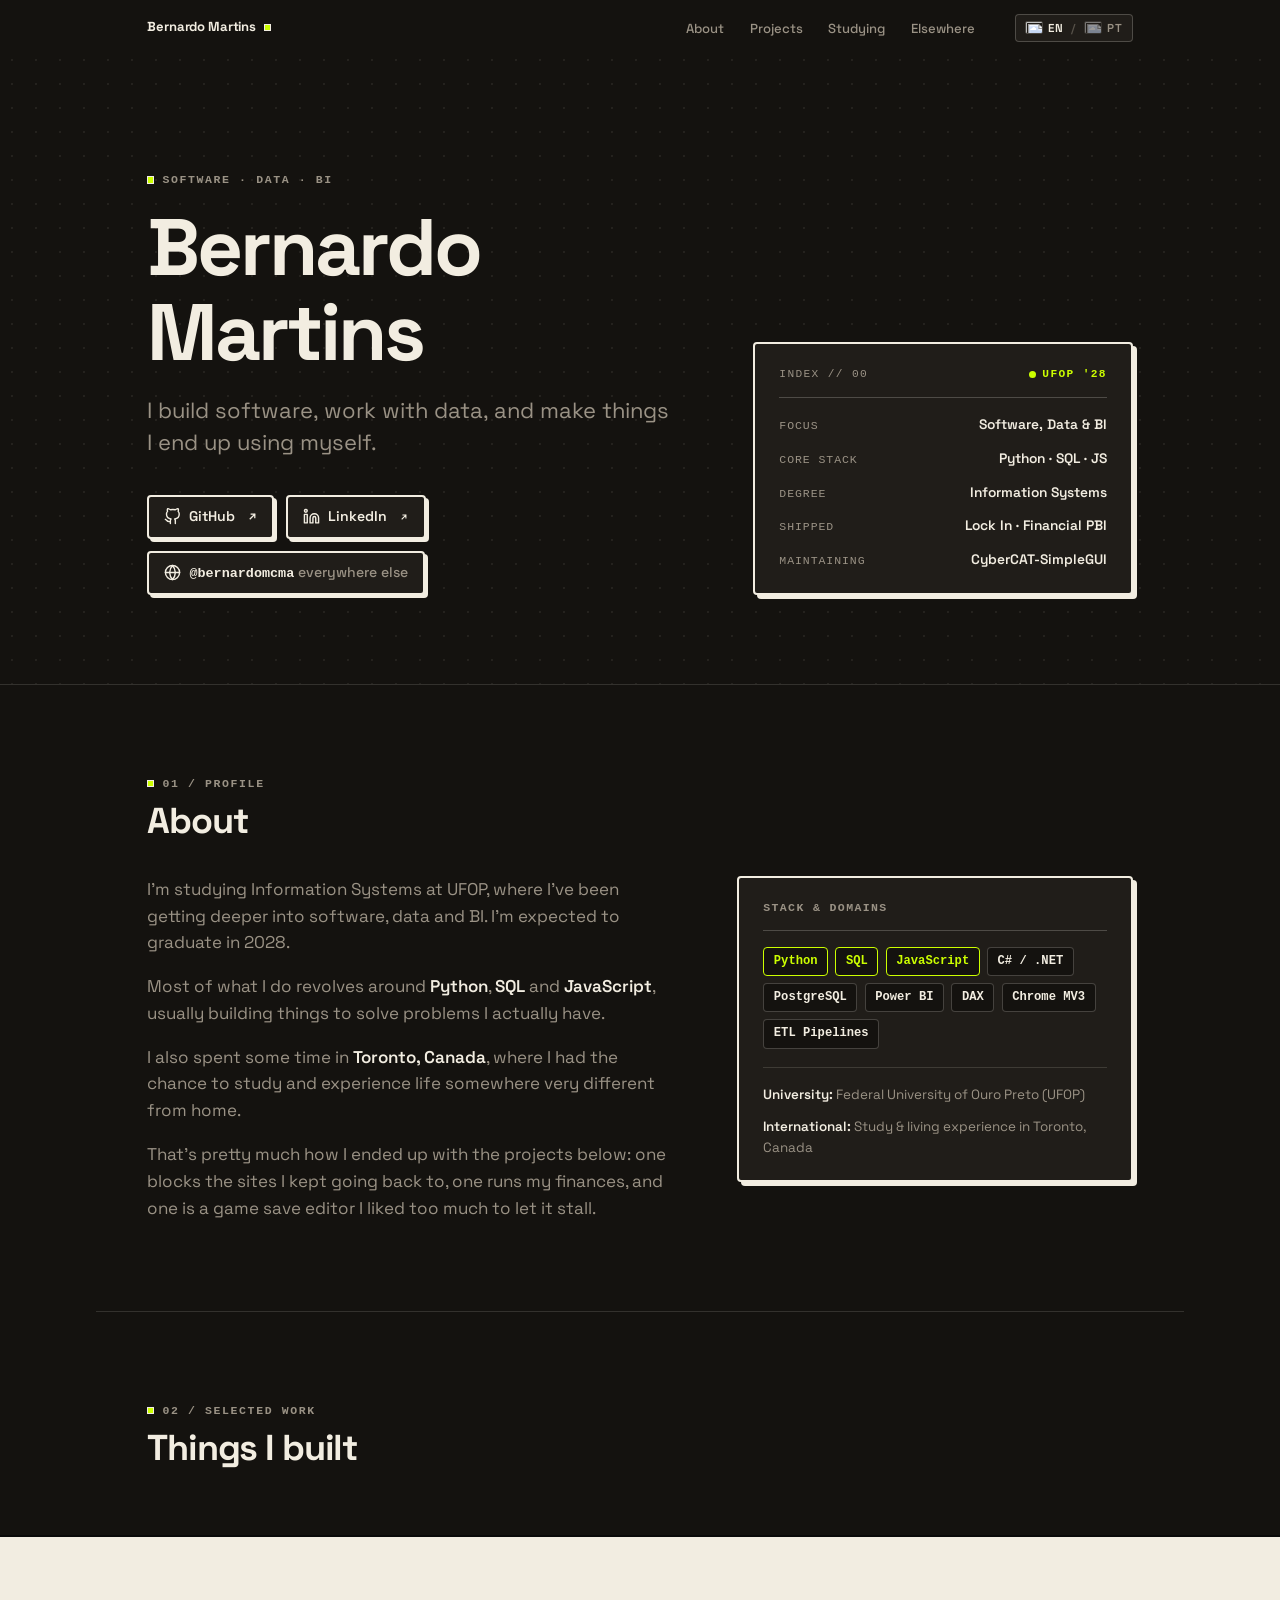
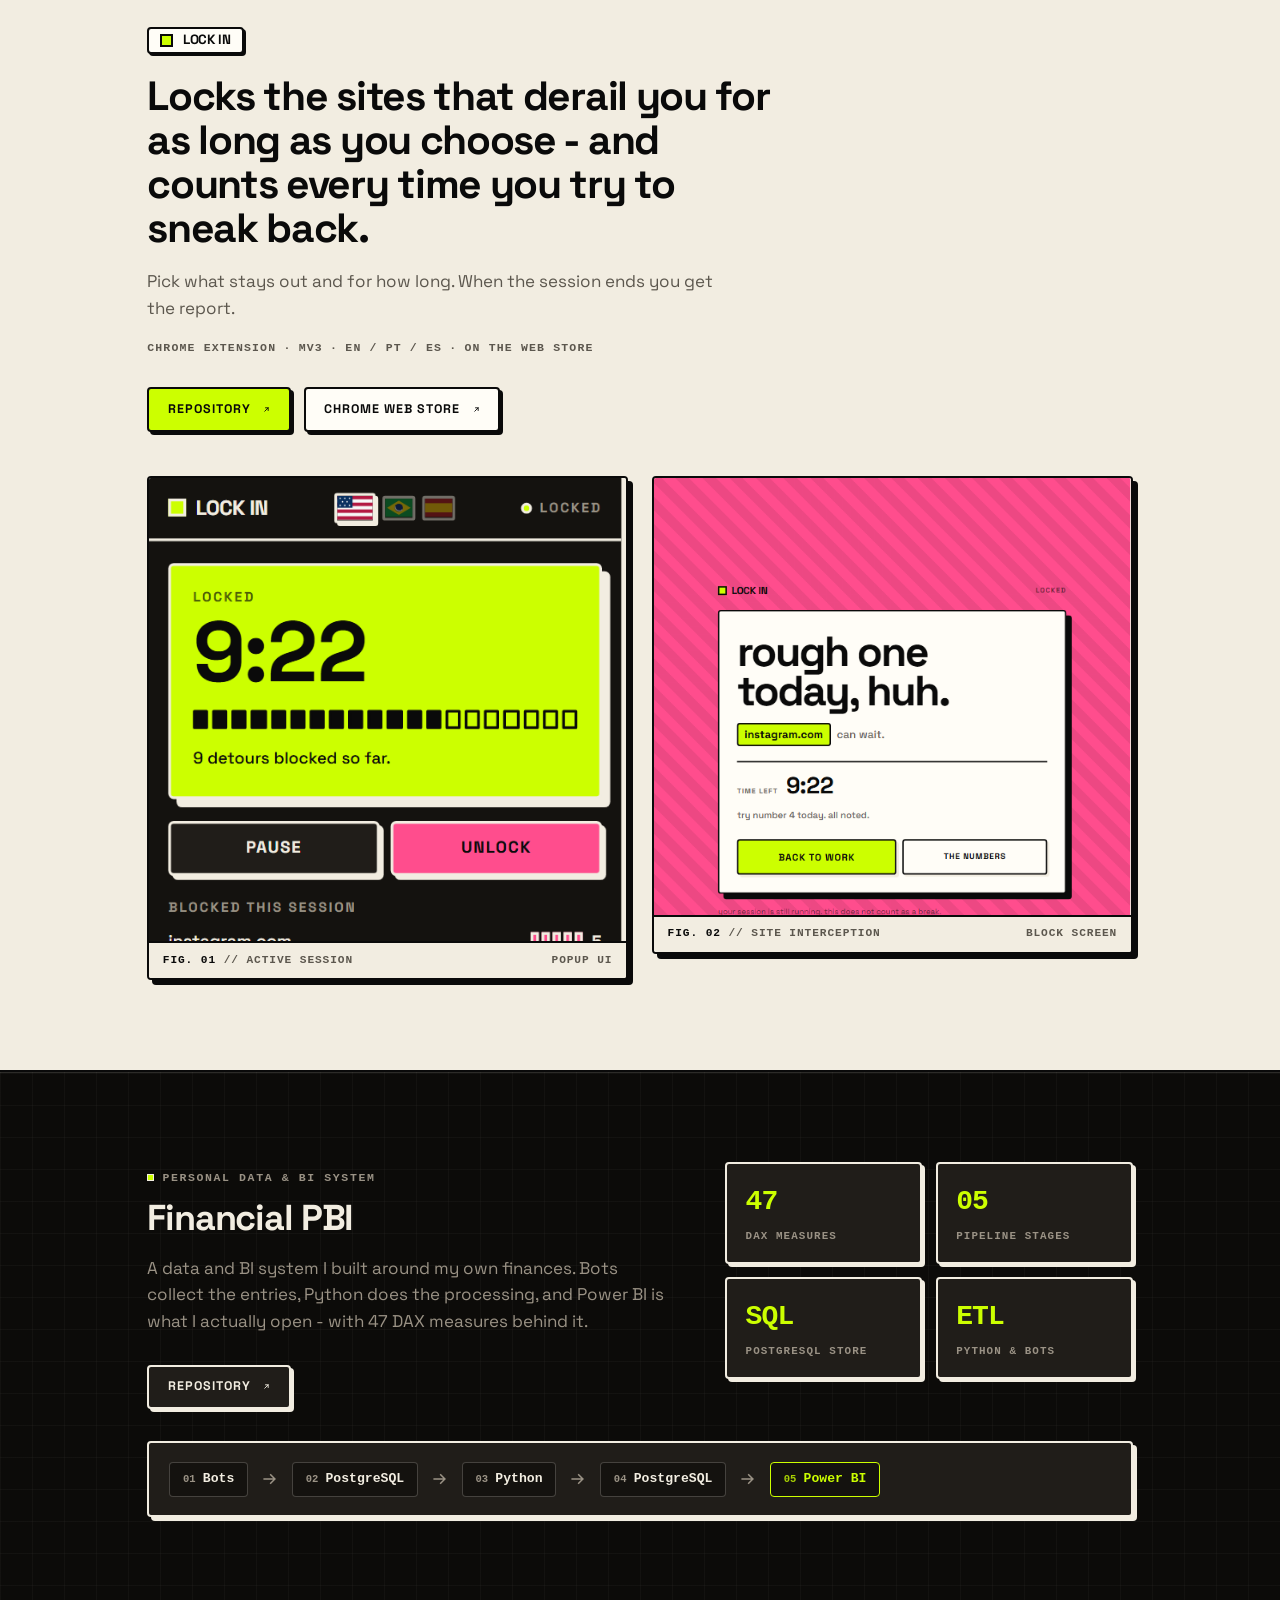
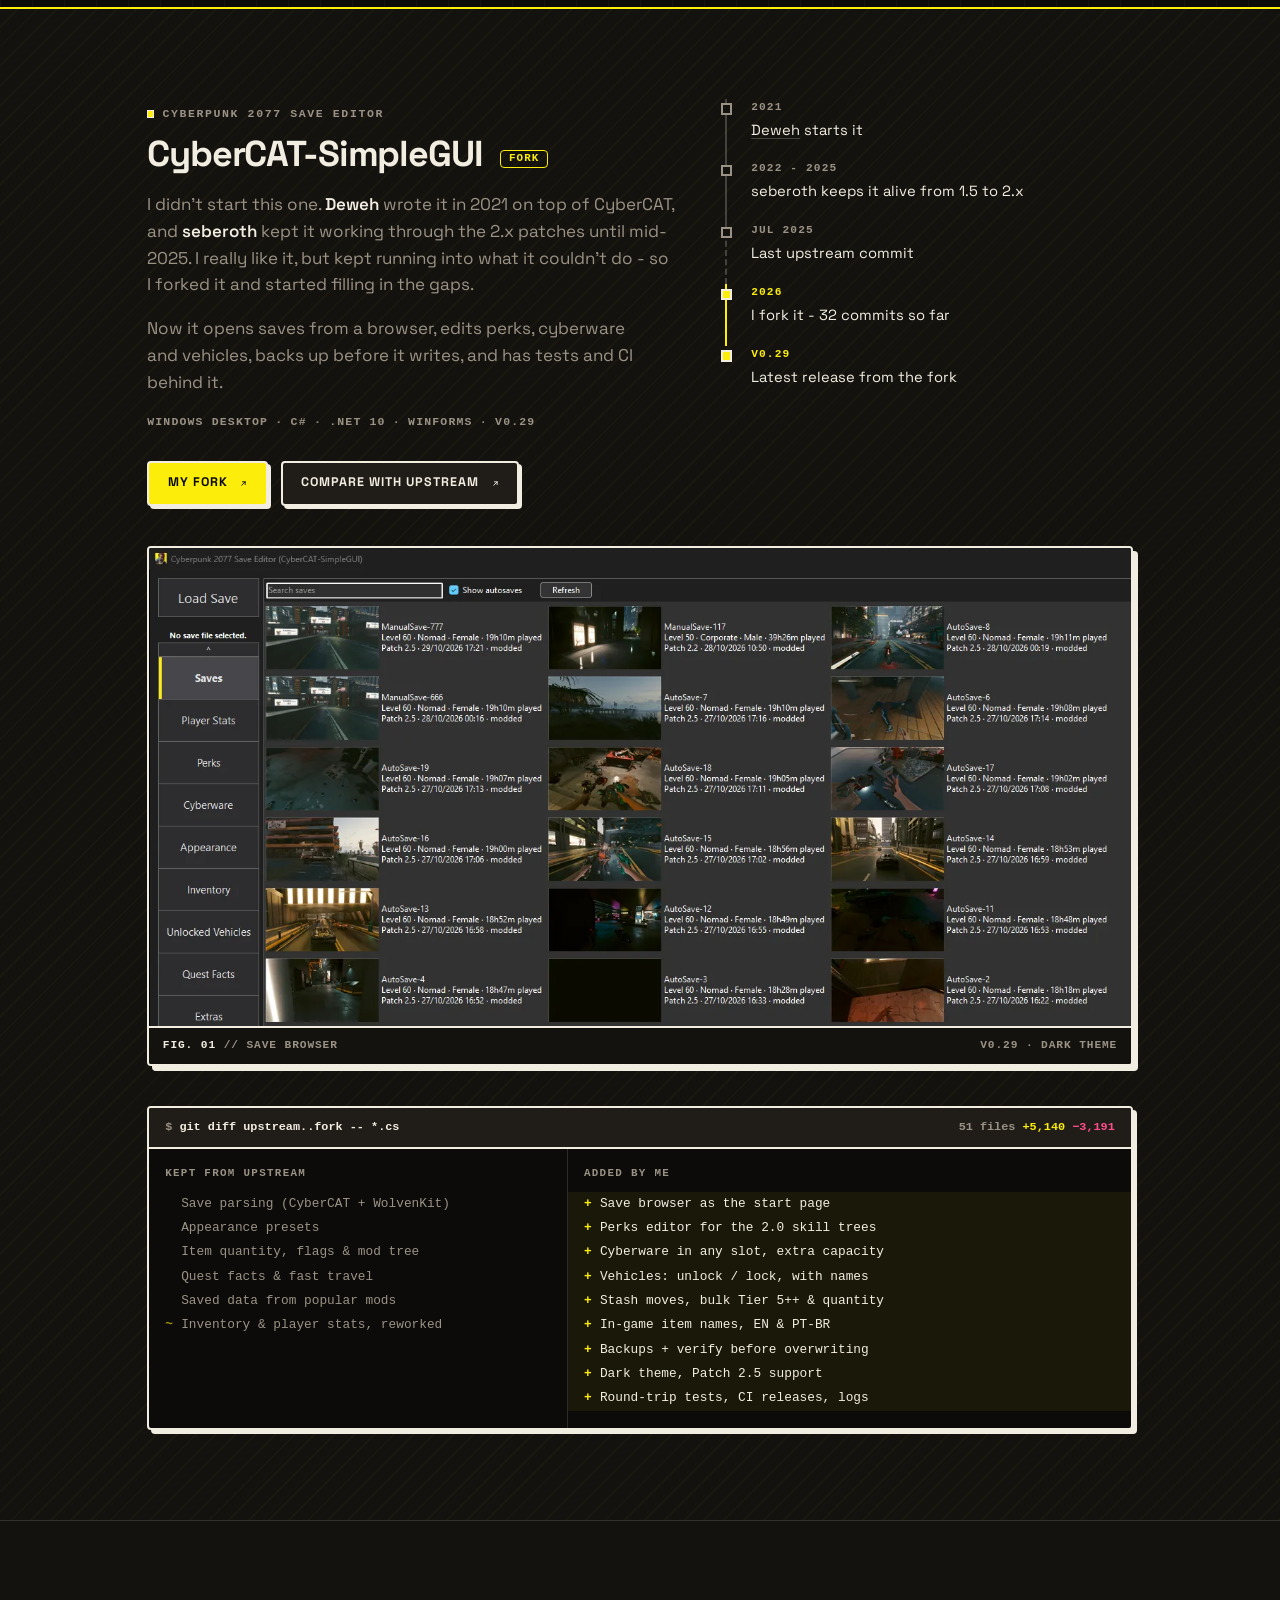
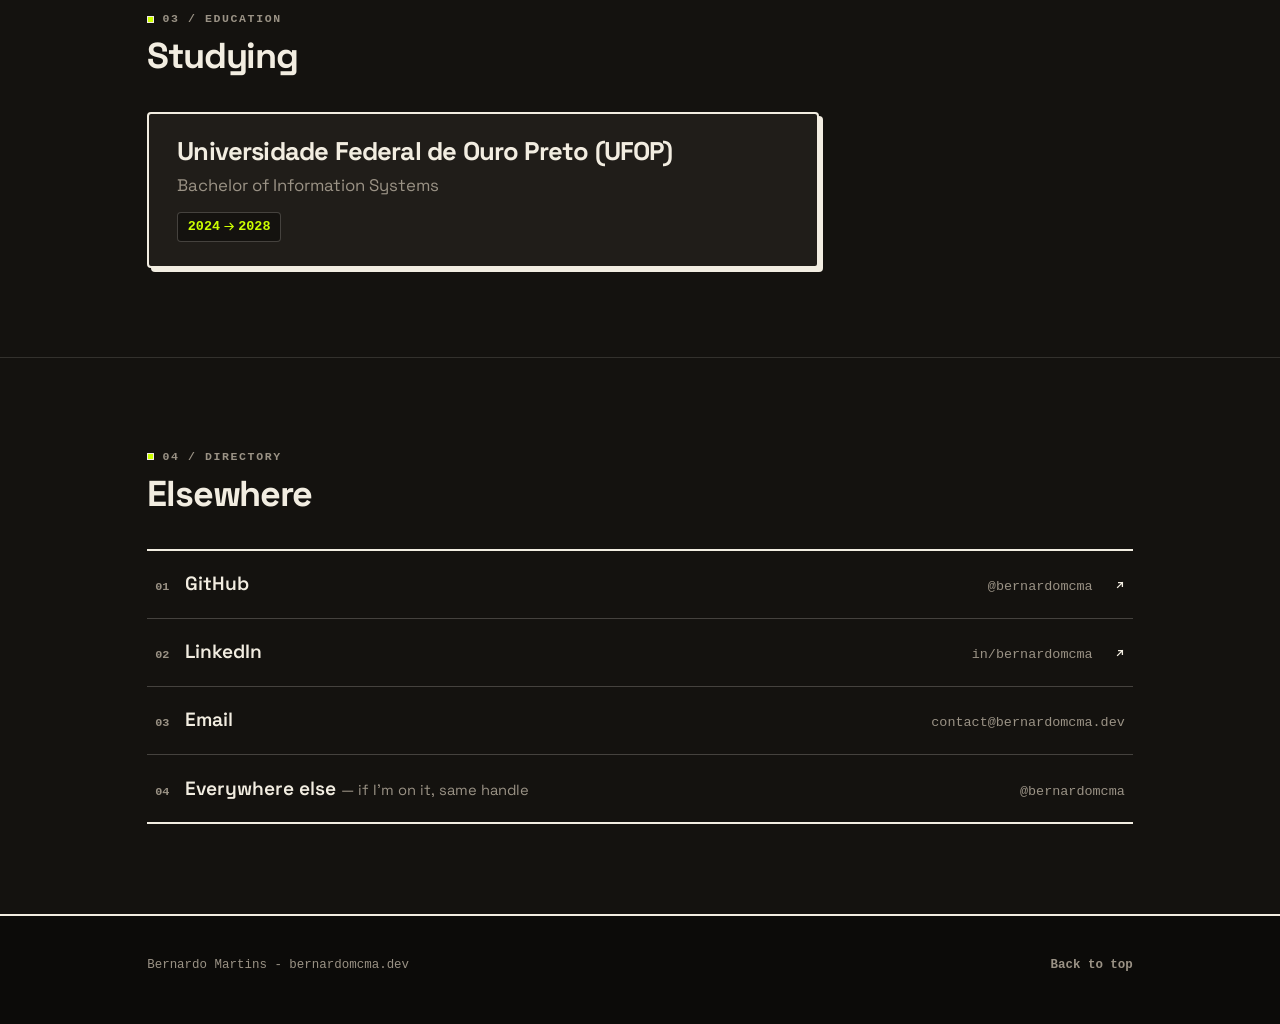
==== index.html @ 4d75cf93 "automate fork project update" ====
<!DOCTYPE html>
<html lang="en">
<head>
<meta charset="utf-8">
<meta name="viewport" content="width=device-width, initial-scale=1">

<title>Bernardo Martins - software, data, BI</title>
<meta name="description" content="Bernardo Martins builds software and works with data and BI. Studying Information Systems at UFOP. Projects: Lock In, a published Chrome extension for focus sessions; Financial PBI, a personal data and BI system built around his own finances; and his fork of CyberCAT-SimpleGUI, a Cyberpunk 2077 save editor.">
<meta name="author" content="Bernardo Martins">
<meta name="theme-color" content="#14120f">

<link rel="canonical" href="https://bernardomcma.dev/">
<link rel="alternate" hreflang="en" href="https://bernardomcma.dev/">
<link rel="alternate" hreflang="pt-BR" href="https://bernardomcma.dev/pt/">
<link rel="alternate" hreflang="x-default" href="https://bernardomcma.dev/">

<meta property="og:type" content="website">
<meta property="og:site_name" content="Bernardo Martins">
<meta property="og:url" content="https://bernardomcma.dev/">
<meta property="og:title" content="Bernardo Martins - software, data, BI">
<meta property="og:description" content="I build software, work with data, and make things I end up using myself. Information Systems at UFOP.">
<meta property="og:image" content="https://bernardomcma.dev/assets/img/og.png">
<meta property="og:image:width" content="1200">
<meta property="og:image:height" content="630">
<meta property="og:image:alt" content="Bernardo Martins - software, data, BI">
<meta property="og:locale" content="en_US">
<meta property="og:locale:alternate" content="pt_BR">

<meta name="twitter:card" content="summary_large_image">
<meta name="twitter:title" content="Bernardo Martins - software, data, BI">
<meta name="twitter:description" content="I build software, work with data, and make things I end up using myself. Information Systems at UFOP.">
<meta name="twitter:image" content="https://bernardomcma.dev/assets/img/og.png">
<meta name="twitter:image:alt" content="Bernardo Martins - software, data, BI">

<link rel="icon" href="/favicon.ico" sizes="32x32">
<link rel="icon" href="/favicon.svg" type="image/svg+xml">
<link rel="apple-touch-icon" href="/apple-touch-icon.png">
<link rel="manifest" href="/site.webmanifest">

<link rel="preload" href="/assets/fonts/space-grotesk-latin.woff2" as="font" type="font/woff2" crossorigin>
<link rel="stylesheet" href="/assets/css/main.css?v=3">

<script>document.documentElement.classList.add('js');</script>

<script type="application/ld+json">
{
  "@context": "https://schema.org",
  "@type": "Person",
  "name": "Bernardo Martins",
  "alternateName": "bernardomcma",
  "url": "https://bernardomcma.dev",
  "sameAs": [
    "https://www.linkedin.com/in/bernardomcma/",
    "https://github.com/bernardomcma"
  ],
  "affiliation": {
    "@type": "CollegeOrUniversity",
    "name": "Universidade Federal de Ouro Preto"
  },
  "knowsAbout": [
    "Software development",
    "Data",
    "Business Intelligence",
    "Python",
    "SQL",
    "JavaScript",
    "C#"
  ]
}
</script>
</head>

<body>
<a class="skip-link" href="#main">Skip to content</a>

<header class="masthead" id="masthead">
  <div class="shell masthead__inner">
    <a class="brand" href="/">Bernardo Martins</a>

    <nav class="sections" aria-label="Sections">
      <ul class="sections__list" role="list">
        <li><a href="#about">About</a></li>
        <li><a href="#projects">Projects</a></li>
        <li><a href="#education">Studying</a></li>
        <li><a href="#links">Elsewhere</a></li>
      </ul>
    </nav>

    <p class="lang">
      <span class="lang__on" aria-current="true">
        <span class="visually-hidden">Current language: </span>
        <img class="lang__flag" src="https://flagcdn.com/w20/us.png" srcset="https://flagcdn.com/w40/us.png 2x" width="18" height="12" alt="">
        <span>EN</span>
      </span>
      <span class="lang__sep" aria-hidden="true">/</span>
      <a class="lang__off" href="/pt/" data-lang-link data-lang-base="/pt/" hreflang="pt-BR" lang="pt-BR">
        <span class="visually-hidden">Switch language to </span>
        <img class="lang__flag" src="https://flagcdn.com/w20/br.png" srcset="https://flagcdn.com/w40/br.png 2x" width="18" height="12" alt="">
        <span>PT</span>
      </a>
    </p>
  </div>
</header>

<main id="main">

  <!-- ===================== Hero ===================== -->
  <section class="hero" id="top">
    <div class="shell hero__grid">
      <div>
        <p class="label hero__kicker">Software · Data · BI</p>
        <h1>Bernardo Martins</h1>
        <p class="lead">I build software, work with data, and make things I end up using myself.</p>

        <ul class="hero__links" role="list">
          <li>
            <a class="chip" href="https://github.com/bernardomcma" target="_blank" rel="noopener noreferrer">
              <svg class="chip__icon" xmlns="http://www.w3.org/2000/svg" width="18" height="18" viewBox="0 0 24 24" fill="none" stroke="currentColor" stroke-width="2" stroke-linecap="round" stroke-linejoin="round" aria-hidden="true"><path d="M9 19c-5 1.5-5-2.5-7-3m14 6v-3.87a3.37 3.37 0 0 0-.94-2.61c3.14-.35 6.44-1.54 6.44-7A5.44 5.44 0 0 0 20 4.77 5.07 5.07 0 0 0 19.91 1S18.73.65 16 2.48a13.38 13.38 0 0 0-7 0C6.27.65 5.09 1 5.09 1A5.07 5.07 0 0 0 5 4.77a5.44 5.44 0 0 0-1.5 3.78c0 5.42 3.3 6.61 6.44 7A3.37 3.37 0 0 0 9 18.13V22"></path></svg>
              GitHub<span class="visually-hidden"> (opens in a new tab)</span><span class="arrow" aria-hidden="true"></span>
            </a>
          </li>
          <li>
            <a class="chip" href="https://www.linkedin.com/in/bernardomcma/" target="_blank" rel="noopener noreferrer">
              <svg class="chip__icon" xmlns="http://www.w3.org/2000/svg" width="18" height="18" viewBox="0 0 24 24" fill="none" stroke="currentColor" stroke-width="2" stroke-linecap="round" stroke-linejoin="round" aria-hidden="true"><path d="M16 8a6 6 0 0 1 6 6v7h-4v-7a2 2 0 0 0-2-2 2 2 0 0 0-2 2v7h-4v-7a6 6 0 0 1 6-6z"></path><rect x="2" y="9" width="4" height="12"></rect><circle cx="4" cy="4" r="2"></circle></svg>
              LinkedIn<span class="visually-hidden"> (opens in a new tab)</span><span class="arrow" aria-hidden="true"></span>
            </a>
          </li>
          <li>
            <a class="chip" href="#links">
              <svg class="chip__icon" xmlns="http://www.w3.org/2000/svg" width="18" height="18" viewBox="0 0 24 24" fill="none" stroke="currentColor" stroke-width="2" stroke-linecap="round" stroke-linejoin="round" aria-hidden="true"><circle cx="12" cy="12" r="10"></circle><line x1="2" y1="12" x2="22" y2="12"></line><path d="M12 2a15.3 15.3 0 0 1 4 10 15.3 15.3 0 0 1-4 10 15.3 15.3 0 0 1-4-10 15.3 15.3 0 0 1 4-10z"></path></svg>
              <span><span class="chip__handle">@bernardomcma</span> <span class="chip__sub">everywhere else</span></span>
            </a>
          </li>
        </ul>
      </div>

      <aside class="hero__card box" aria-label="Quick index">
        <div class="hero__card-head">
          <span>Index // 00</span>
          <span class="status-dot">UFOP '28</span>
        </div>
        <dl class="spec-dl">
          <div class="spec-row">
            <dt>Focus</dt>
            <dd>Software, Data &amp; BI</dd>
          </div>
          <div class="spec-row">
            <dt>Core stack</dt>
            <dd>Python · SQL · JS</dd>
          </div>
          <div class="spec-row">
            <dt>Degree</dt>
            <dd>Information Systems</dd>
          </div>
          <div class="spec-row">
            <dt>Shipped</dt>
            <dd>Lock In · Financial PBI</dd>
          </div>
          <div class="spec-row">
            <dt>Maintaining</dt>
            <dd>CyberCAT-SimpleGUI</dd>
          </div>
        </dl>
      </aside>
    </div>
  </section>

  <div class="sentinel" aria-hidden="true"></div>

  <!-- ===================== About ===================== -->
  <section class="band" id="about" aria-labelledby="about-heading">
    <div class="shell">
      <div class="band__head">
        <span class="label">01 / Profile</span>
        <h2 id="about-heading">About</h2>
      </div>
      <div class="about__grid reveal">
        <div class="prose measure">
          <p>I'm studying Information Systems at UFOP, where I've been getting deeper into software, data and BI. I'm expected to graduate in 2028.</p>
          <p>Most of what I do revolves around <strong>Python</strong>, <strong>SQL</strong> and <strong>JavaScript</strong>, usually building things to solve problems I actually have.</p>
          <p>I also spent some time in <strong>Toronto, Canada</strong>, where I had the chance to study and experience life somewhere very different from home.</p>
          <p>That's pretty much how I ended up with the projects below: one blocks the sites I kept going back to, one runs my finances, and one is a game save editor I liked too much to let it stall.</p>
        </div>

        <aside class="about__specs box" aria-label="Technical stack and background">
          <p class="about__specs-title">Stack &amp; Domains</p>
          <div class="tag-cluster">
            <span class="tag tag--accent">Python</span>
            <span class="tag tag--accent">SQL</span>
            <span class="tag tag--accent">JavaScript</span>
            <span class="tag">C# / .NET</span>
            <span class="tag">PostgreSQL</span>
            <span class="tag">Power BI</span>
            <span class="tag">DAX</span>
            <span class="tag">Chrome MV3</span>
            <span class="tag">ETL Pipelines</span>
          </div>
          <div class="about__meta-list">
            <p><strong>University:</strong> Federal University of Ouro Preto (UFOP)</p>
            <p><strong>International:</strong> Study &amp; living experience in Toronto, Canada</p>
          </div>
        </aside>
      </div>
    </div>
  </section>


  <!-- ===================== Projects ===================== -->
  <section id="projects" aria-labelledby="projects-heading">
    <div class="shell projects">
      <div class="band__head">
        <span class="label">02 / Selected Work</span>
        <h2 id="projects-heading">Things I built</h2>
      </div>
    </div>

    <!-- Lock In - this band runs on the project's own light theme, so it reads
         as a window into the actual thing rather than a row on this site. -->
    <div class="band band--lockin">
      <div class="shell">
        <div class="reveal">
          <h3 class="lockin__head">
            <span class="lockin__mark" aria-hidden="true"></span>
            <span class="lockin__word">Lock In</span>
          </h3>

          <!-- Lock In's own store description, verbatim from _locales/en. -->
          <p class="lockin__title">Locks the sites that derail you for as long as you choose - and counts every time you try to sneak back.</p>

          <div class="prose measure project__body">
            <p>Pick what stays out and for how long. When the session ends you get the report.</p>
          </div>

          <p class="project__meta">Chrome extension <span aria-hidden="true">·</span> MV3 <span aria-hidden="true">·</span> EN / PT / ES <span aria-hidden="true">·</span> on the Web Store</p>

          <p class="project__actions">
            <a class="btn btn--primary" href="https://github.com/bernardomcma/lockin-chrome-extension" target="_blank" rel="noopener noreferrer">
              Repository<span class="visually-hidden"> on GitHub (opens in a new tab)</span><span class="arrow" aria-hidden="true"></span>
            </a>
            <a class="btn" href="https://chromewebstore.google.com/detail/nmhiefdklgehchcbmphhloepfolmdkkd" target="_blank" rel="noopener noreferrer">
              Chrome Web Store<span class="visually-hidden"> - install Lock In (opens in a new tab)</span><span class="arrow" aria-hidden="true"></span>
            </a>
          </p>
        </div>

        <div class="shots">
          <figure class="shot">
            <img src="/assets/img/lockin/running.png" width="556" height="540" loading="lazy" decoding="async"
                 alt="The Lock In popup counting down a focus session, with nine attempts blocked so far.">
            <figcaption class="shot__cap">
              <span><strong>Fig. 01</strong> // Active Session</span>
              <span>Popup UI</span>
            </figcaption>
          </figure>
          <figure class="shot">
            <img src="/assets/img/lockin/blocked.png" width="596" height="546" loading="lazy" decoding="async"
                 alt="Lock In blocking instagram.com mid-session, showing the time left and that this is the fourth try today.">
            <figcaption class="shot__cap">
              <span><strong>Fig. 02</strong> // Site Interception</span>
              <span>Block Screen</span>
            </figcaption>
          </figure>
        </div>
      </div>
    </div>

    <!-- Financial PBI - stays in the site's dark system, one step sunken. -->
    <div class="band band--data">
      <div class="shell">
        <div class="reveal">
          <div class="data__grid">
            <div>
              <p class="label" style="margin-bottom: 0.75rem;">Personal Data &amp; BI System</p>
              <h3>Financial PBI</h3>

              <div class="prose measure project__body">
                <p>A data and BI system I built around my own finances. Bots collect the entries, Python does the processing, and Power BI is what I actually open - with 47 DAX measures behind it.</p>
              </div>

              <p class="project__actions">
                <a class="btn" href="https://github.com/bernardomcma/financial-pbi" target="_blank" rel="noopener noreferrer">
                  Repository<span class="visually-hidden"> on GitHub (opens in a new tab)</span><span class="arrow" aria-hidden="true"></span>
                </a>
              </p>
            </div>

            <div class="metrics-grid" aria-label="System telemetry">
              <div class="metric-card">
                <span class="metric-card__val">47</span>
                <span class="metric-card__lbl">DAX Measures</span>
              </div>
              <div class="metric-card">
                <span class="metric-card__val">05</span>
                <span class="metric-card__lbl">Pipeline Stages</span>
              </div>
              <div class="metric-card">
                <span class="metric-card__val">SQL</span>
                <span class="metric-card__lbl">PostgreSQL Store</span>
              </div>
              <div class="metric-card">
                <span class="metric-card__val">ETL</span>
                <span class="metric-card__lbl">Python &amp; Bots</span>
              </div>
            </div>
          </div>

          <p class="flow" role="img" aria-label="Architecture: bots into PostgreSQL, processed with Python, back into PostgreSQL, then read by Power BI.">
            <span class="flow__node"><span class="flow__idx">01</span>Bots</span><span class="arrow-r" aria-hidden="true"></span><span class="flow__node"><span class="flow__idx">02</span>PostgreSQL</span><span class="arrow-r" aria-hidden="true"></span><span class="flow__node"><span class="flow__idx">03</span>Python</span><span class="arrow-r" aria-hidden="true"></span><span class="flow__node"><span class="flow__idx">04</span>PostgreSQL</span><span class="arrow-r" aria-hidden="true"></span><span class="flow__node"><span class="flow__idx">05</span>Power BI</span>
          </p>
        </div>
      </div>
    </div>

    <!-- CyberCAT-SimpleGUI - a fork, so the band leads with lineage and shows
         the work as a diff against upstream instead of claiming the whole thing. -->
    <div class="band band--cyber">
      <div class="shell">
        <div class="reveal">
          <div class="cyber__grid">
            <div>
              <p class="label" style="margin-bottom: 0.75rem;">Cyberpunk 2077 Save Editor</p>
              <h3>CyberCAT-SimpleGUI <span class="cyber__fork">Fork</span></h3>

              <div class="prose measure project__body">
                <p>I didn't start this one. <strong>Deweh</strong> wrote it in 2021 on top of CyberCAT, and <strong>seberoth</strong> kept it working through the 2.x patches until mid-2025. I really like it, but kept running into what it couldn't do - so I forked it and started filling in the gaps.</p>
                <p>Now it opens saves from a browser, edits perks, cyberware and vehicles, backs up before it writes, and has tests and CI behind it.</p>
              </div>

              <p class="project__meta">Windows desktop <span aria-hidden="true">·</span> C# <span aria-hidden="true">·</span> .NET 10 <span aria-hidden="true">·</span> WinForms <span aria-hidden="true">·</span> <span data-cyber-ver>v0.29</span></p>

              <p class="project__actions">
                <a class="btn btn--primary" href="https://github.com/bernardomcma/CyberCAT-SimpleGUI" target="_blank" rel="noopener noreferrer">
                  My fork<span class="visually-hidden"> on GitHub (opens in a new tab)</span><span class="arrow" aria-hidden="true"></span>
                </a>
                <a class="btn" href="https://github.com/Deweh/CyberCAT-SimpleGUI/compare/master...bernardomcma:CyberCAT-SimpleGUI:master" target="_blank" rel="noopener noreferrer">
                  Compare with upstream<span class="visually-hidden"> on GitHub (opens in a new tab)</span><span class="arrow" aria-hidden="true"></span>
                </a>
              </p>
            </div>

            <ol class="lineage" aria-label="Project history">
              <li class="lineage__item">
                <span class="lineage__when">2021</span>
                <span class="lineage__what"><a href="https://github.com/Deweh/CyberCAT-SimpleGUI" target="_blank" rel="noopener noreferrer">Deweh<span class="visually-hidden"> (opens in a new tab)</span></a> starts it</span>
              </li>
              <li class="lineage__item">
                <span class="lineage__when">2022 - 2025</span>
                <span class="lineage__what">seberoth keeps it alive from 1.5 to 2.x</span>
              </li>
              <li class="lineage__item lineage__item--gap">
                <span class="lineage__when">Jul 2025</span>
                <span class="lineage__what">Last upstream commit</span>
              </li>
              <li class="lineage__item lineage__item--mine">
                <span class="lineage__when">2026</span>
                <span class="lineage__what">I fork it - <span data-cyber-commits>32</span> commits so far</span>
              </li>
              <li class="lineage__item lineage__item--mine">
                <span class="lineage__when" data-cyber-ver>v0.29</span>
                <span class="lineage__what">Latest release from the fork</span>
              </li>
            </ol>
          </div>

          <!-- Real v0.29 release build, dark theme, on real saves. -->
          <figure class="shot cyber__shot">
            <img src="/assets/img/cybercat/saves.webp" width="1390" height="678" loading="lazy" decoding="async"
                 alt="The editor's start page in its dark theme: a grid of Cyberpunk 2077 saves, each with its screenshot, level, life path, play time and patch.">
            <figcaption class="shot__cap">
              <span><strong>Fig. 01</strong> // Save Browser</span>
              <span>v0.29 · Dark Theme</span>
            </figcaption>
          </figure>

          <div class="ledger">
            <p class="ledger__head">
              <span class="ledger__cmd">git diff upstream..fork -- *.cs</span>
              <span class="ledger__stat"><span data-cyber-files>51</span> files <span class="add" data-cyber-add>+5,140</span> <span class="del" data-cyber-del>−3,191</span></span>
            </p>
            <div class="ledger__body">
              <div class="ledger__col">
                <p class="ledger__title">Kept from upstream</p>
                <ul role="list">
                  <li class="ledger__line" data-sign=" ">Save parsing (CyberCAT + WolvenKit)</li>
                  <li class="ledger__line" data-sign=" ">Appearance presets</li>
                  <li class="ledger__line" data-sign=" ">Item quantity, flags &amp; mod tree</li>
                  <li class="ledger__line" data-sign=" ">Quest facts &amp; fast travel</li>
                  <li class="ledger__line" data-sign=" ">Saved data from popular mods</li>
                  <li class="ledger__line ledger__line--mod" data-sign="~">Inventory &amp; player stats, reworked</li>
                </ul>
              </div>
              <div class="ledger__col">
                <p class="ledger__title">Added by me</p>
                <ul role="list">
                  <li class="ledger__line ledger__line--add" data-sign="+">Save browser as the start page</li>
                  <li class="ledger__line ledger__line--add" data-sign="+">Perks editor for the 2.0 skill trees</li>
                  <li class="ledger__line ledger__line--add" data-sign="+">Cyberware in any slot, extra capacity</li>
                  <li class="ledger__line ledger__line--add" data-sign="+">Vehicles: unlock / lock, with names</li>
                  <li class="ledger__line ledger__line--add" data-sign="+">Stash moves, bulk Tier 5++ &amp; quantity</li>
                  <li class="ledger__line ledger__line--add" data-sign="+">In-game item names, EN &amp; PT-BR</li>
                  <li class="ledger__line ledger__line--add" data-sign="+">Backups + verify before overwriting</li>
                  <li class="ledger__line ledger__line--add" data-sign="+">Dark theme, Patch 2.5 support</li>
                  <li class="ledger__line ledger__line--add" data-sign="+">Round-trip tests, CI releases, logs</li>
                </ul>
              </div>
            </div>
          </div>
        </div>
      </div>
    </div>

    <!-- TODO: next project goes here, as another .band inside this section. -->
  </section>

  <!-- ===================== Studying ===================== -->
  <section class="band" id="education" aria-labelledby="education-heading">
    <div class="shell">
      <div class="band__head">
        <span class="label">03 / Education</span>
        <h2 id="education-heading">Studying</h2>
      </div>
      <div class="edu reveal">
        <h3 class="edu__where">Universidade Federal de Ouro Preto (UFOP)</h3>
        <p class="edu__course">Bachelor of Information Systems</p>
        <p class="edu__when">2024<span class="arrow-r" aria-hidden="true"></span>2028</p>
      </div>
      <!-- TODO: experience entries go here, same shape as .edu above. -->
    </div>
  </section>

  <!-- ===================== Elsewhere ===================== -->
  <section class="band" id="links" aria-labelledby="links-heading">
    <div class="shell">
      <div class="band__head">
        <span class="label">04 / Directory</span>
        <h2 id="links-heading">Elsewhere</h2>
      </div>
      <ul class="rows reveal" role="list">
        <li>
          <a href="https://github.com/bernardomcma" target="_blank" rel="noopener noreferrer">
            <span class="rows__idx" aria-hidden="true">01</span>
            <span class="rows__name">GitHub<span class="visually-hidden"> (opens in a new tab)</span></span>
            <span class="rows__handle">@bernardomcma</span>
            <span class="arrow" aria-hidden="true"></span>
          </a>
        </li>
        <li>
          <a href="https://www.linkedin.com/in/bernardomcma/" target="_blank" rel="noopener noreferrer">
            <span class="rows__idx" aria-hidden="true">02</span>
            <span class="rows__name">LinkedIn<span class="visually-hidden"> (opens in a new tab)</span></span>
            <span class="rows__handle">in/bernardomcma</span>
            <span class="arrow" aria-hidden="true"></span>
          </a>
        </li>
        <li>
          <a href="mailto:contact@bernardomcma.dev">
            <span class="rows__idx" aria-hidden="true">03</span>
            <span class="rows__name">Email</span>
            <span class="rows__handle">contact@bernardomcma.dev</span>
          </a>
        </li>
        <li>
          <button class="rows__btn" type="button" data-copy="bernardomcma" data-copy-label="copied to clipboard">
            <span class="rows__idx" aria-hidden="true">04</span>
            <span class="rows__name">Everywhere else <span class="rows__note">— if I'm on it, same handle</span></span>
            <span class="rows__handle" data-copy-target>@bernardomcma</span>
          </button>
        </li>
      </ul>
    </div>
  </section>

</main>

<footer class="footer">
  <div class="shell footer__inner">
    <p>Bernardo Martins - bernardomcma.dev</p>
    <p><a class="tlink" href="#top">Back to top</a></p>
  </div>
</footer>

<script src="/assets/js/main.js" defer></script>
</body>
</html>
---- assets/css/main.css ----
/* ============================================================================
   bernardomcma.dev

   The design system is Lock In's, from that project's assets/theme.css, run at
   lower density and elevated with editorial asymmetry and instrument-panel
   precision:

     Nothing blurs. No backdrop-filter, no soft shadows, no gradient text.
     Every surface has a hard 2px border and a solid offset shadow.
     Colour is flat and saturated. Depth comes from offset, not from light.

   1. Font
   2. Tokens
   3. Reset
   4. Type
   5. Layout
   6. Components
   7. Sections
   8. Motion
   ========================================================================= */


/* ============================================================================
   1. Font — one family, latin subset, 22KB. Same file Lock In ships.
   ========================================================================= */

@font-face {
  font-family: 'Space Grotesk';
  src: url('/assets/fonts/space-grotesk-latin.woff2') format('woff2');
  font-weight: 300 700;
  font-style: normal;
  font-display: swap;
}


/* ============================================================================
   2. Tokens

   Lock In's dark-mode palette, verbatim. Lime is rationed: hover, the active
   section, one primary button. It is punctuation, not decoration.
   ========================================================================= */

:root {
  --paper:        #14120f;
  --paper-raised: #201d19;
  --paper-sunken: #0c0b09;

  /* --ink-soft is 5.9:1 on --paper; every accent below clears AA too. */
  --ink:          #f2ede1;
  --ink-soft:     #9a9285;
  --ink-faint:    rgba(242, 237, 225, 0.14);
  --ink-rule:     rgba(242, 237, 225, 0.22);

  --lime:         #ccff00;
  --pink:         #ff4d8d;
  --on-lime:      #0a0a0a;

  --border-w: 2px;
  --radius: 4px;

  /* Shadow colours are written out at each use site rather than stored as a
     token with a var() inside. A custom property substitutes its var()s on the
     element that DECLARES it, so a token defined here would bake in the site's
     ink and stay cream inside the Lock In band, where it is invisible. */

  --font: 'Space Grotesk', 'Segoe UI', -apple-system, BlinkMacSystemFont, sans-serif;
  --font-num: ui-monospace, 'Cascadia Mono', Consolas, monospace;

  --shell-max: 68rem;
  --shell-pad: clamp(1.25rem, 4vw, 3.5rem);
  --section-pad: clamp(3.5rem, 7vw, 6rem);

  /* Stepped, not eased, for crisp tactile switches; spring curve for reveals. */
  --step: 80ms steps(2);
  --ease-out: cubic-bezier(0.22, 1, 0.36, 1);

  --arrow: url("data:image/svg+xml,%3Csvg xmlns='http://www.w3.org/2000/svg' viewBox='0 0 10 10'%3E%3Cpath d='M2.6 7.4 7.4 2.6M3.7 2.6h3.7v3.7' fill='none' stroke='%23000' stroke-width='1.3' stroke-linecap='square'/%3E%3C/svg%3E");
  /* U+2192 is outside the font's subset, so the arrow in "2024 → 2028" is drawn. */
  --arrow-right: url("data:image/svg+xml,%3Csvg xmlns='http://www.w3.org/2000/svg' viewBox='0 0 12 10'%3E%3Cpath d='M1 5h9M6.6 1.4 10.2 5l-3.6 3.6' fill='none' stroke='%23000' stroke-width='1.3' stroke-linecap='square'/%3E%3C/svg%3E");
}


/* ============================================================================
   3. Reset
   ========================================================================= */

*,
*::before,
*::after { box-sizing: border-box; }

html {
  scroll-behavior: smooth;
  scroll-padding-top: 5rem;
  -webkit-text-size-adjust: 100%;
}

body {
  margin: 0;
  overflow-x: clip;
  background-color: var(--paper);
  color: var(--ink);
  font-family: var(--font);
  font-size: 1.0625rem;
  line-height: 1.58;
  -webkit-font-smoothing: antialiased;
  -moz-osx-font-smoothing: grayscale;
}

h1, h2, h3, p, ul, ol, dl, dt, dd, figure, figcaption { margin: 0; }
ul, ol { padding: 0; list-style: none; }
img { display: block; max-width: 100%; height: auto; }

a { color: inherit; text-decoration: none; }

/* Selection matches Lock In's high-contrast lime punctuation */
::selection {
  background-color: var(--lime);
  color: var(--on-lime);
}

/* Focus rule: pink, 2px, offset 2px. Visible on dark paper and on cream. */
:focus-visible {
  outline: var(--border-w) solid var(--pink);
  outline-offset: 2px;
  border-radius: 1px;
}


/* ============================================================================
   4. Type
   ========================================================================= */

h1, h2, h3 {
  font-weight: 700;
  letter-spacing: -0.032em;
  line-height: 1.06;
  text-wrap: balance;
}

.label {
  display: inline-flex;
  align-items: center;
  gap: 0.5rem;
  font-family: var(--font-num);
  font-size: 0.72rem;
  font-weight: 600;
  letter-spacing: 0.14em;
  text-transform: uppercase;
  font-variant-numeric: tabular-nums;
  color: var(--ink-soft);
}

.label::before {
  content: '';
  display: inline-block;
  width: 0.45rem;
  height: 0.45rem;
  background-color: var(--lime);
  border: 1px solid var(--ink);
}

.band--lockin .label::before {
  border-color: var(--ink);
}

.lead {
  font-size: clamp(1.125rem, 0.98rem + 0.7vw, 1.375rem);
  line-height: 1.45;
  text-wrap: pretty;
}

.prose p {
  color: var(--ink-soft);
  text-wrap: pretty;
}

.prose p + p { margin-top: 1.05rem; }

.prose strong {
  color: var(--ink);
  font-weight: 600;
}


/* ============================================================================
   5. Layout
   ========================================================================= */

.shell {
  width: 100%;
  max-width: var(--shell-max);
  margin-inline: auto;
  padding-inline: var(--shell-pad);
}

.band {
  padding-block: var(--section-pad);
  border-top: 1px solid var(--ink-faint);
}

.band__head {
  display: flex;
  flex-direction: column;
  gap: 0.55rem;
  margin-bottom: 2.25rem;
}

.band__head h2 {
  font-size: clamp(1.65rem, 1.3rem + 1.4vw, 2.25rem);
}

.measure { max-width: 38rem; }

.visually-hidden {
  position: absolute;
  width: 1px; height: 1px;
  margin: -1px; padding: 0; border: 0;
  overflow: hidden;
  clip-path: inset(50%);
  white-space: nowrap;
}

.skip-link {
  position: absolute;
  top: -5rem; left: 1rem;
  z-index: 100;
  padding: 0.7rem 1rem;
  background-color: var(--paper);
  border: var(--border-w) solid var(--ink);
  box-shadow: 3px 3px 0 var(--ink);
  color: var(--ink);
  font-size: 0.72rem;
  font-weight: 700;
  letter-spacing: 0.1em;
  text-transform: uppercase;
  transition: top 0.15s var(--step);
}

.skip-link:focus { top: 1rem; }


/* ============================================================================
   6. Components
   ========================================================================= */

/* -- Masthead ------------------------------------------------------------ */

.masthead {
  position: fixed;
  top: 0; right: 0; left: 0;
  z-index: 50;
  background-color: var(--paper);
  border-bottom: var(--border-w) solid transparent;
  transition: background-color 0.2s var(--step), border-color 0.2s var(--step);
}

.masthead.is-pinned {
  background-color: var(--paper);
  border-bottom-color: var(--ink);
}

.masthead__inner {
  display: flex;
  align-items: center;
  gap: 1rem;
  padding-block: 0.85rem;
}

.brand {
  position: relative;
  display: inline-flex;
  align-items: center;
  gap: 0.5rem;
  font-size: 0.82rem;
  font-weight: 700;
  letter-spacing: -0.01em;
}

.brand::after {
  content: '';
  width: 0.45rem;
  height: 0.45rem;
  background-color: var(--lime);
  border: 1px solid var(--ink);
}

/* The hero says the name directly below on desktop, so the brand waits until
   the hero is scrolled past. On mobile where nav is compact, keep brand visible. */
@media (min-width: 781px) {
  .js .brand {
    opacity: 0;
    visibility: hidden;
    transition: opacity 0.2s var(--step), visibility 0.2s var(--step);
  }
  .js .masthead.is-pinned .brand {
    opacity: 1;
    visibility: visible;
  }
}

.sections { margin-left: auto; }
.sections__list { display: flex; align-items: center; gap: 1.6rem; }

.sections__list a {
  position: relative;
  font-size: 0.82rem;
  font-weight: 500;
  color: var(--ink-soft);
  transition: color 0.1s var(--step);
}

.sections__list a:hover { color: var(--ink); }

.sections__list a[aria-current] {
  color: var(--lime);
  font-weight: 700;
}

.sections__list a[aria-current]::after {
  content: '';
  position: absolute;
  left: 0;
  right: 0;
  bottom: -0.35rem;
  height: 2px;
  background-color: var(--lime);
}

.lang {
  display: flex;
  align-items: center;
  gap: 0.45rem;
  margin-left: 1.5rem;
  padding: 0.25rem 0.55rem;
  border: 1px solid var(--ink-rule);
  border-radius: var(--radius);
  background-color: var(--paper-raised);
  font-size: 0.72rem;
  font-weight: 600;
  letter-spacing: 0.08em;
}

.lang__on,
.lang__off {
  display: inline-flex;
  align-items: center;
  gap: 0.35rem;
}

.lang__on { color: var(--ink); }
.lang__sep { color: var(--ink-soft); opacity: 0.45; }

.lang__off {
  position: relative;
  color: var(--ink-soft);
  transition: color 0.1s var(--step), opacity 0.1s var(--step);
}

.lang__off:hover { color: var(--ink); }

.lang__flag {
  width: 18px;
  height: auto;
  border-radius: 2px;
  border: 1px solid rgba(242, 237, 225, 0.2);
}

.lang__off .lang__flag {
  opacity: 0.55;
  transition: opacity 0.15s var(--step);
}

.lang__off:hover .lang__flag {
  opacity: 1;
}

@media (max-width: 780px) {
  .masthead__inner {
    flex-wrap: wrap;
    row-gap: 0.55rem;
  }
  .lang {
    margin-left: auto;
  }
  .sections {
    order: 3;
    width: 100%;
    margin-left: 0;
    padding-top: 0.45rem;
    border-top: 1px solid var(--ink-faint);
    overflow-x: auto;
    scrollbar-width: none;
  }
  .sections::-webkit-scrollbar { display: none; }
  .sections__list {
    gap: 1.15rem;
    white-space: nowrap;
  }
}

/* -- Box: the core surface treatment ------------------------------------- */

.box {
  border: var(--border-w) solid var(--ink);
  border-radius: var(--radius);
  background-color: var(--paper-raised);
  box-shadow: 4px 4px 0 var(--ink);
}

/* -- Button -------------------------------------------------------------- */

.btn {
  display: inline-flex;
  align-items: center;
  justify-content: center;
  gap: 0.5rem;
  min-height: 44px;
  padding: 0.65rem 1.15rem;
  border: var(--border-w) solid var(--ink);
  border-radius: var(--radius);
  background-color: var(--paper-raised);
  color: var(--ink);
  font-family: inherit;
  font-size: 0.78rem;
  font-weight: 700;
  letter-spacing: 0.08em;
  text-transform: uppercase;
  box-shadow: 3px 3px 0 var(--ink);
  transition: transform var(--step), box-shadow var(--step), background-color var(--step), color var(--step), border-color var(--step);
}

.band--lockin .btn {
  background-color: var(--paper-raised);
}

.btn--primary {
  background-color: var(--lime);
  border-color: var(--ink);
  color: var(--on-lime);
}

.band--lockin .btn--primary {
  background-color: var(--lime);
  border-color: var(--ink);
  color: var(--on-lime);
}

.btn:hover {
  background-color: var(--ink);
  color: var(--paper);
}

.btn--primary:hover {
  background-color: var(--ink);
  border-color: var(--ink);
  color: var(--lime);
}

.band--lockin .btn--primary:hover {
  background-color: var(--ink);
  color: var(--lime);
}

/* The press is the whole point: the block moves onto its own shadow. */
.btn:active {
  transform: translate(3px, 3px);
  box-shadow: 0 0 0 var(--ink);
}

/* -- Chip (hero links) --------------------------------------------------- */

.chip {
  position: relative;
  display: inline-flex;
  align-items: center;
  gap: 0.5rem;
  min-height: 44px;
  padding: 0.45rem 0.95rem;
  border: var(--border-w) solid var(--ink);
  border-radius: var(--radius);
  background-color: var(--paper-raised);
  font-size: 0.88rem;
  font-weight: 600;
  box-shadow: 3px 3px 0 var(--ink);
  transition: transform var(--step), box-shadow var(--step), border-color var(--step), color var(--step), background-color var(--step);
}

.chip__icon {
  width: 17px;
  height: 17px;
  flex-shrink: 0;
}

.chip__handle {
  font-family: var(--font-num);
  font-size: 0.84rem;
}

.chip__sub {
  color: var(--ink-soft);
  font-weight: 500;
  transition: color var(--step);
}

.chip:hover {
  color: var(--lime);
  border-color: var(--lime);
  box-shadow: 3px 3px 0 var(--lime);
}

.chip:hover .chip__sub {
  color: currentColor;
}

.chip:active {
  transform: translate(3px, 3px);
  box-shadow: 0 0 0 var(--ink);
}

/* -- Arrows -------------------------------------------------------------- */

.arrow,
.arrow-r {
  display: inline-block;
  background-color: currentColor;
  transition: transform var(--step);
}

.arrow {
  width: 0.6em; height: 0.6em;
  margin-left: 0.35em;
  -webkit-mask: var(--arrow) center / contain no-repeat;
  mask: var(--arrow) center / contain no-repeat;
}

.arrow-r {
  width: 0.85em; height: 0.7em;
  margin-inline: 0.25em;
  vertical-align: -0.02em;
  -webkit-mask: var(--arrow-right) center / contain no-repeat;
  mask: var(--arrow-right) center / contain no-repeat;
}

a:hover .arrow { transform: translate(2px, -2px); }

/* -- Text link with expanded hit area ------------------------------------ */

.tlink {
  position: relative;
  font-weight: 600;
  color: var(--ink-soft);
  transition: color 0.1s var(--step);
}

.tlink:hover { color: var(--lime); }

.brand::before,
.sections__list a::before,
.lang__off::before,
.tlink::before {
  content: '';
  position: absolute;
  inset: -0.6rem -0.45rem;
}


/* ============================================================================
   7. Sections
   ========================================================================= */

/* -- Hero ---------------------------------------------------------------- */

.hero {
  display: flex;
  align-items: center;
  min-height: 76svh;
  padding-block: clamp(7.5rem, 12vw, 9.5rem) clamp(3.5rem, 6vw, 5rem);
  background-image: radial-gradient(rgba(242, 237, 225, 0.07) 1px, transparent 1px);
  background-size: 24px 24px;
}

.hero__grid {
  display: grid;
  gap: 2.5rem;
  align-items: end;
}

@media (min-width: 860px) {
  .hero__grid {
    grid-template-columns: 1.45fr 1fr;
    gap: 3.5rem;
  }
}

.hero__kicker {
  margin-bottom: 1rem;
}

.hero h1 {
  font-size: clamp(2.75rem, 1.8rem + 4.5vw, 5rem);
  letter-spacing: -0.038em;
}

.hero .lead {
  max-width: 33rem;
  margin-top: 1.25rem;
  color: var(--ink-soft);
}

.hero__links {
  display: flex;
  flex-wrap: wrap;
  gap: 0.75rem;
  margin-top: 2.25rem;
}

/* Hero Index / Telemetry Card */
.hero__card {
  padding: 1.35rem 1.5rem;
}

.hero__card-head {
  display: flex;
  align-items: center;
  justify-content: space-between;
  padding-bottom: 0.85rem;
  margin-bottom: 1rem;
  border-bottom: 1px solid var(--ink-rule);
  font-family: var(--font-num);
  font-size: 0.7rem;
  letter-spacing: 0.12em;
  text-transform: uppercase;
  color: var(--ink-soft);
}

.status-dot {
  display: inline-flex;
  align-items: center;
  gap: 0.4rem;
  color: var(--lime);
  font-weight: 700;
}

.status-dot::before {
  content: '';
  width: 0.45rem;
  height: 0.45rem;
  border-radius: 50%;
  background-color: var(--lime);
}

.spec-dl {
  display: grid;
  gap: 0.75rem;
}

.spec-row {
  display: flex;
  justify-content: space-between;
  align-items: baseline;
  gap: 1rem;
  font-size: 0.86rem;
}

.spec-row dt {
  font-family: var(--font-num);
  font-size: 0.72rem;
  letter-spacing: 0.08em;
  text-transform: uppercase;
  color: var(--ink-soft);
}

.spec-row dd {
  font-weight: 600;
  text-align: right;
  font-variant-numeric: tabular-nums;
}

.sentinel { height: 1px; margin-bottom: -1px; }

/* -- About --------------------------------------------------------------- */

.about__grid {
  display: grid;
  gap: 2.25rem;
  align-items: start;
}

@media (min-width: 820px) {
  .about__grid {
    grid-template-columns: 1.35fr 1fr;
    gap: 3.5rem;
  }
}

.about__specs {
  padding: 1.35rem 1.5rem;
}

.about__specs-title {
  font-family: var(--font-num);
  font-size: 0.72rem;
  font-weight: 700;
  letter-spacing: 0.12em;
  text-transform: uppercase;
  color: var(--ink-soft);
  padding-bottom: 0.75rem;
  margin-bottom: 1rem;
  border-bottom: 1px solid var(--ink-rule);
}

.tag-cluster {
  display: flex;
  flex-wrap: wrap;
  gap: 0.45rem;
}

.tag {
  display: inline-flex;
  align-items: center;
  padding: 0.25rem 0.6rem;
  border: 1px solid var(--ink-rule);
  border-radius: var(--radius);
  background-color: var(--paper);
  font-family: var(--font-num);
  font-size: 0.76rem;
  font-weight: 600;
  color: var(--ink);
}

.tag--accent {
  border-color: var(--lime);
  color: var(--lime);
}

.about__meta-list {
  display: grid;
  gap: 0.65rem;
  margin-top: 1.15rem;
  padding-top: 1rem;
  border-top: 1px solid var(--ink-faint);
  font-size: 0.84rem;
  color: var(--ink-soft);
}

.about__meta-list strong {
  color: var(--ink);
  font-weight: 600;
}

/* -- Projects ------------------------------------------------------------ */

.projects {
  padding-block: var(--section-pad) 2rem;
  border-top: 1px solid var(--ink-faint);
}

.project__body { margin-top: 1.1rem; }

.project__meta {
  display: flex;
  flex-wrap: wrap;
  align-items: center;
  gap: 0.45rem;
  margin-top: 1.1rem;
  font-family: var(--font-num);
  font-size: 0.72rem;
  font-weight: 600;
  letter-spacing: 0.1em;
  text-transform: uppercase;
  color: var(--ink-soft);
}

.project__actions {
  display: flex;
  flex-wrap: wrap;
  gap: 0.8rem;
  margin-top: 1.85rem;
}

/* -- Lock In: the band takes the project's own light theme ---------------- */

.band--lockin {
  --paper:        #f2ede1;
  --paper-raised: #fffdf7;
  --paper-sunken: #e6e0d1;
  --ink:          #0a0a0a;
  --ink-soft:     #5c574e;
  --ink-faint:    rgba(10, 10, 10, 0.12);
  --ink-rule:     rgba(10, 10, 10, 0.22);

  background-color: var(--paper);
  color: var(--ink);
  border-top: var(--border-w) solid var(--ink);
  border-bottom: var(--border-w) solid var(--ink);
}

.band--lockin .tlink:hover,
.band--lockin .chip:hover { color: var(--ink); }

.lockin__top {
  display: grid;
  gap: 1.5rem;
  align-items: end;
}

@media (min-width: 820px) {
  .lockin__top {
    grid-template-columns: 1.35fr 1fr;
    gap: 3rem;
  }
}

.lockin__head {
  display: inline-flex;
  align-items: center;
  gap: 0.6rem;
  margin-bottom: 1.25rem;
  padding: 0.3rem 0.7rem;
  border: var(--border-w) solid var(--ink);
  border-radius: var(--radius);
  background-color: var(--paper-raised);
  box-shadow: 2px 2px 0 var(--ink);
}

/* Lock In's own wordmark device: a lime square, then the name. */
.lockin__mark {
  width: 0.8rem;
  height: 0.8rem;
  border: var(--border-w) solid var(--ink);
  background-color: var(--lime);
}

.lockin__word {
  font-size: 0.84rem;
  font-weight: 700;
  letter-spacing: -0.01em;
  text-transform: uppercase;
}

.lockin__title {
  max-width: 24ch;
  font-size: clamp(1.65rem, 1.25rem + 1.9vw, 2.55rem);
  font-weight: 700;
  letter-spacing: -0.032em;
  line-height: 1.08;
}

/* Real UI from the project, framed the way the project frames things. */
.shots {
  display: grid;
  gap: 1.5rem;
  margin-top: 2.75rem;
}

@media (min-width: 640px) {
  .shots {
    grid-template-columns: 1fr 1fr;
    align-items: start;
  }
}

.shot {
  border: var(--border-w) solid var(--ink);
  border-radius: var(--radius);
  background-color: var(--paper-raised);
  box-shadow: 5px 5px 0 var(--ink);
  overflow: hidden;
  transition: transform 0.2s var(--ease-out), box-shadow 0.2s var(--ease-out);
}

.shot:hover {
  transform: translate(-2px, -2px);
  box-shadow: 7px 7px 0 var(--ink);
}

.shot img { width: 100%; }

.shot__cap {
  display: flex;
  align-items: center;
  justify-content: space-between;
  gap: 0.75rem;
  padding: 0.55rem 0.85rem;
  border-top: var(--border-w) solid var(--ink);
  background-color: var(--paper);
  font-family: var(--font-num);
  font-size: 0.7rem;
  font-weight: 600;
  letter-spacing: 0.08em;
  text-transform: uppercase;
  font-variant-numeric: tabular-nums;
  color: var(--ink-soft);
}

.shot__cap strong {
  color: var(--ink);
}

/* -- Financial PBI: same dark system, sunken, instrument-panel ------------- */

.band--data {
  background-color: var(--paper-sunken);
  background-image:
    linear-gradient(to right, rgba(242, 237, 225, 0.03) 1px, transparent 1px),
    linear-gradient(to bottom, rgba(242, 237, 225, 0.03) 1px, transparent 1px);
  background-size: 32px 32px;
}

.band--data h3 {
  font-size: clamp(1.65rem, 1.3rem + 1.3vw, 2.25rem);
}

.data__grid {
  display: grid;
  gap: 2rem;
  align-items: start;
}

@media (min-width: 820px) {
  .data__grid {
    grid-template-columns: 1.3fr 1fr;
    gap: 3rem;
  }
}

.metrics-grid {
  display: grid;
  grid-template-columns: 1fr 1fr;
  gap: 0.85rem;
}

.metric-card {
  padding: 1rem 1.15rem;
  border: var(--border-w) solid var(--ink);
  border-radius: var(--radius);
  background-color: var(--paper-raised);
  box-shadow: 3px 3px 0 var(--ink);
}

.metric-card__val {
  display: block;
  font-family: var(--font-num);
  font-size: clamp(1.35rem, 1.1rem + 0.9vw, 1.75rem);
  font-weight: 700;
  letter-spacing: -0.03em;
  font-variant-numeric: tabular-nums;
  color: var(--lime);
}

.metric-card__lbl {
  display: block;
  margin-top: 0.25rem;
  font-family: var(--font-num);
  font-size: 0.68rem;
  font-weight: 600;
  letter-spacing: 0.1em;
  text-transform: uppercase;
  color: var(--ink-soft);
}

/* The architecture, at the only level of detail worth showing: data arrives
   through bots, is persisted, processed, persisted again, then read. */
.flow {
  display: flex;
  flex-wrap: wrap;
  align-items: center;
  gap: 0.55rem 0.65rem;
  margin-top: 2rem;
  padding: 1.15rem 1.25rem;
  border: var(--border-w) solid var(--ink);
  border-radius: var(--radius);
  background-color: var(--paper-raised);
  box-shadow: 4px 4px 0 var(--ink);
}

.flow__node {
  display: inline-flex;
  align-items: center;
  gap: 0.45rem;
  padding: 0.4rem 0.8rem;
  border: 1px solid var(--ink-rule);
  border-radius: var(--radius);
  background-color: var(--paper);
  font-family: var(--font-num);
  font-size: 0.82rem;
  font-weight: 600;
  font-variant-numeric: tabular-nums;
  color: var(--ink);
  white-space: nowrap;
}

.flow__idx {
  font-size: 0.66rem;
  color: var(--ink-soft);
}

.flow__node:last-child {
  border-color: var(--lime);
  color: var(--lime);
}

.flow__node:last-child .flow__idx {
  color: var(--lime);
  opacity: 0.8;
}

.flow .arrow-r { color: var(--ink-soft); }

/* -- CyberCAT: a fork, so the band is honest about lineage ----------------
   Same dark system, but the accent swaps to the Cyberpunk yellow the editor
   itself uses. Overriding --lime here re-skins every shared component
   (label square, primary button, focus-adjacent accents) without new rules. */

.band--cyber {
  --lime: #fcee0a;
  --on-lime: #0a0a0a;

  background-color: var(--paper);
  border-top: var(--border-w) solid var(--lime);
  background-image: repeating-linear-gradient(
    -45deg,
    rgba(252, 238, 10, 0.025) 0 2px,
    transparent 2px 14px
  );
}

.band--cyber h3 {
  font-size: clamp(1.65rem, 1.3rem + 1.3vw, 2.25rem);
}

.cyber__fork {
  display: inline-flex;
  align-items: center;
  gap: 0.4rem;
  margin-left: 0.6rem;
  padding: 0.15rem 0.5rem;
  border: 1px solid var(--lime);
  border-radius: var(--radius);
  font-family: var(--font-num);
  font-size: 0.68rem;
  font-weight: 700;
  letter-spacing: 0.1em;
  text-transform: uppercase;
  vertical-align: 0.45em;
  color: var(--lime);
}

.cyber__grid {
  display: grid;
  gap: 2rem;
  align-items: start;
}

@media (min-width: 820px) {
  .cyber__grid {
    grid-template-columns: 1.3fr 1fr;
    gap: 3rem;
  }
}

/* Lineage: who built what, when. The fork is the last two stops. */
.lineage {
  display: grid;
  gap: 0;
}

.lineage__item {
  position: relative;
  padding: 0 0 1.15rem 1.5rem;
  border-left: 2px solid var(--ink-rule);
}

.lineage__item:last-child { padding-bottom: 0; border-left-color: transparent; }

.lineage__item::before {
  content: '';
  position: absolute;
  top: 0.3rem;
  left: -0.4rem;
  width: 0.7rem;
  height: 0.7rem;
  border: 2px solid var(--ink-soft);
  background-color: var(--paper);
}

/* The stall between upstream's last commit and the fork. */
.lineage__item--gap { border-left-style: dashed; }

.lineage__item--mine { border-left-color: var(--lime); }
.lineage__item--mine::before {
  border-color: var(--ink);
  background-color: var(--lime);
}

.lineage__when {
  display: block;
  font-family: var(--font-num);
  font-size: 0.7rem;
  font-weight: 700;
  letter-spacing: 0.1em;
  text-transform: uppercase;
  font-variant-numeric: tabular-nums;
  color: var(--ink-soft);
}

.lineage__item--mine .lineage__when { color: var(--lime); }

.lineage__what {
  display: block;
  margin-top: 0.15rem;
  font-size: 0.92rem;
  color: var(--ink);
}

.lineage__what a {
  text-decoration: underline;
  text-decoration-color: var(--ink-rule);
  text-underline-offset: 0.2em;
  transition: text-decoration-color 0.1s var(--step);
}

.lineage__what a:hover { text-decoration-color: var(--lime); }

.cyber__shot { margin-top: 2.5rem; }

/* Ledger: the work, rendered as the diff it actually is. */
.ledger {
  margin-top: 2.5rem;
  border: var(--border-w) solid var(--ink);
  border-radius: var(--radius);
  background-color: var(--paper-sunken);
  box-shadow: 4px 4px 0 var(--ink);
  overflow: hidden;
}

.ledger__head {
  display: flex;
  flex-wrap: wrap;
  align-items: center;
  justify-content: space-between;
  gap: 0.5rem 1rem;
  padding: 0.65rem 1rem;
  border-bottom: var(--border-w) solid var(--ink);
  background-color: var(--paper-raised);
  font-family: var(--font-num);
  font-size: 0.74rem;
  font-weight: 600;
  color: var(--ink-soft);
}

.ledger__cmd { color: var(--ink); }
.ledger__cmd::before { content: '$ '; color: var(--ink-soft); }

.ledger__stat { font-variant-numeric: tabular-nums; }
.ledger__stat .add { color: var(--lime); }
.ledger__stat .del { color: var(--pink); }

.ledger__body {
  display: grid;
}

@media (min-width: 820px) {
  .ledger__body { grid-template-columns: 1fr 1.35fr; }
  .ledger__col + .ledger__col { border-left: 1px solid var(--ink-faint); }
}

.ledger__col { padding: 1rem 0 1.1rem; }

@media (max-width: 819px) {
  .ledger__col + .ledger__col { border-top: 1px solid var(--ink-faint); }
}

.ledger__title {
  padding: 0 1rem 0.6rem;
  font-family: var(--font-num);
  font-size: 0.68rem;
  font-weight: 700;
  letter-spacing: 0.12em;
  text-transform: uppercase;
  color: var(--ink-soft);
}

.ledger__line {
  display: grid;
  grid-template-columns: 1.5rem 1fr;
  padding: 0.18rem 1rem 0.18rem 0.5rem;
  font-family: var(--font-num);
  font-size: 0.8rem;
  line-height: 1.45;
  color: var(--ink-soft);
}

.ledger__line::before {
  content: attr(data-sign);
  text-align: center;
  font-weight: 700;
}

.ledger__line--add {
  background-color: rgba(252, 238, 10, 0.06);
  color: var(--ink);
}

.ledger__line--add::before { color: var(--lime); }
.ledger__line--mod::before { color: var(--lime); opacity: 0.6; }

/* -- Studying ------------------------------------------------------------ */

.edu {
  display: grid;
  gap: 0.45rem;
  padding: 1.5rem 1.75rem;
  border: var(--border-w) solid var(--ink);
  border-radius: var(--radius);
  background-color: var(--paper-raised);
  box-shadow: 4px 4px 0 var(--ink);
  max-width: 42rem;
}

.edu__where {
  font-size: clamp(1.25rem, 1.1rem + 0.8vw, 1.6rem);
}

.edu__course {
  font-size: 1.05rem;
  color: var(--ink-soft);
}

.edu__when {
  display: inline-flex;
  align-items: center;
  width: fit-content;
  margin-top: 0.4rem;
  padding: 0.2rem 0.6rem;
  border: 1px solid var(--ink-rule);
  border-radius: var(--radius);
  background-color: var(--paper);
  font-family: var(--font-num);
  font-size: 0.84rem;
  font-weight: 600;
  font-variant-numeric: tabular-nums;
  color: var(--lime);
}

/* -- Elsewhere ----------------------------------------------------------- */

.rows {
  border-top: var(--border-w) solid var(--ink);
}

.rows li {
  border-bottom: 1px solid var(--ink-rule);
}

.rows li:last-child {
  border-bottom: var(--border-w) solid var(--ink);
}

.rows a,
.rows__btn {
  display: flex;
  align-items: baseline;
  gap: 1rem;
  width: 100%;
  padding-block: 1.15rem;
  padding-inline: 0.5rem;
  border: 0;
  background: none;
  font: inherit;
  color: inherit;
  text-align: left;
  cursor: pointer;
  transition: color 0.1s var(--step), padding-left 0.15s var(--ease-out), background-color 0.1s var(--step);
}

.rows a:hover,
.rows__btn:hover {
  color: var(--lime);
  padding-left: 1rem;
  background-color: rgba(204, 255, 0, 0.04);
}

.rows__idx {
  font-family: var(--font-num);
  font-size: 0.74rem;
  font-weight: 600;
  font-variant-numeric: tabular-nums;
  color: var(--ink-soft);
}

.rows a:hover .rows__idx,
.rows__btn:hover .rows__idx { color: var(--lime); }

.rows__name {
  font-size: 1.2rem;
  font-weight: 600;
}

.rows__note {
  font-size: 0.92rem;
  font-weight: 400;
  color: var(--ink-soft);
  transition: color 0.1s var(--step);
}

.rows__btn:hover .rows__note {
  color: inherit;
  opacity: 0.8;
}

.rows__handle {
  margin-left: auto;
  font-family: var(--font-num);
  font-size: 0.84rem;
  color: var(--ink-soft);
}

.rows a:hover .rows__handle,
.rows__btn:hover .rows__handle,
.rows__btn.is-copied .rows__handle { color: var(--lime); }

@media (max-width: 640px) {
  .rows__note { display: none; }
}

@media (max-width: 520px) {
  .rows a .rows__handle { display: none; }
  .rows a .arrow { margin-left: auto; }
}

/* -- Footer -------------------------------------------------------------- */

.footer {
  padding-block: 2.5rem 3rem;
  border-top: var(--border-w) solid var(--ink);
  background-color: var(--paper-sunken);
}

.footer__inner {
  display: flex;
  flex-wrap: wrap;
  justify-content: space-between;
  align-items: center;
  gap: 0.75rem 2rem;
  font-family: var(--font-num);
  font-size: 0.78rem;
  color: var(--ink-soft);
}


/* ============================================================================
   8. 404 Error Page (Instrument-Panel & Lock In Interception)
   ========================================================================= */

.err-page {
  min-height: 100svh;
  display: flex;
  flex-direction: column;
  background-color: var(--paper);
  background-image:
    radial-gradient(rgba(242, 237, 225, 0.06) 1px, transparent 1px),
    linear-gradient(to right, rgba(242, 237, 225, 0.025) 1px, transparent 1px),
    linear-gradient(to bottom, rgba(242, 237, 225, 0.025) 1px, transparent 1px);
  background-size: 24px 24px, 96px 96px, 96px 96px;
}

.err-main {
  flex: 1;
  display: flex;
  align-items: center;
  padding-block: clamp(6.5rem, 10vw, 8.5rem) clamp(3rem, 6vw, 4.5rem);
}

.err-grid {
  display: grid;
  gap: 2.5rem;
  align-items: start;
}

@media (min-width: 860px) {
  .err-grid {
    grid-template-columns: 1.3fr 1fr;
    gap: 3.5rem;
    align-items: center;
  }
}

.err-code-wrap {
  display: inline-flex;
  align-items: baseline;
  gap: 1rem;
  margin-top: 0.75rem;
}

.err-code {
  font-family: var(--font-num);
  font-size: clamp(4.5rem, 3rem + 7vw, 8rem);
  font-weight: 700;
  line-height: 0.92;
  letter-spacing: -0.05em;
  font-variant-numeric: tabular-nums;
  color: var(--ink);
  text-shadow: 5px 5px 0 var(--pink);
}

.err-badge {
  display: inline-flex;
  align-items: center;
  gap: 0.45rem;
  padding: 0.3rem 0.65rem;
  border: var(--border-w) solid var(--ink);
  border-radius: var(--radius);
  background-color: var(--pink);
  color: var(--on-lime);
  font-family: var(--font-num);
  font-size: 0.72rem;
  font-weight: 700;
  letter-spacing: 0.1em;
  text-transform: uppercase;
  box-shadow: 3px 3px 0 var(--ink);
}

.err-title {
  margin-top: 1.25rem;
  font-size: clamp(1.65rem, 1.3rem + 1.5vw, 2.4rem);
  max-width: 24ch;
}

.err-lead {
  margin-top: 1rem;
  max-width: 34rem;
  color: var(--ink-soft);
  font-size: clamp(1rem, 0.94rem + 0.35vw, 1.15rem);
}

.err-actions {
  display: flex;
  flex-wrap: wrap;
  gap: 0.8rem;
  margin-top: 2rem;
}

/* Telemetry / Lock In Interception Panel */
.err-panel {
  border: var(--border-w) solid var(--ink);
  border-radius: var(--radius);
  background-color: var(--paper-raised);
  box-shadow: 6px 6px 0 var(--ink);
  overflow: hidden;
}

.err-panel__bar {
  display: flex;
  align-items: center;
  justify-content: space-between;
  gap: 0.75rem;
  padding: 0.7rem 1.1rem;
  border-bottom: var(--border-w) solid var(--ink);
  background-color: var(--paper-sunken);
  font-family: var(--font-num);
  font-size: 0.72rem;
  font-weight: 700;
  letter-spacing: 0.1em;
  text-transform: uppercase;
}

.err-panel__dots {
  display: inline-flex;
  gap: 0.35rem;
}

.err-panel__dot {
  width: 0.55rem;
  height: 0.55rem;
  border: 1px solid var(--ink);
  background-color: var(--paper-raised);
}

.err-panel__dot--pink { background-color: var(--pink); }
.err-panel__dot--lime { background-color: var(--lime); }

.err-panel__body {
  padding: 1.35rem 1.25rem;
  display: grid;
  gap: 1.1rem;
}

.err-route-box {
  padding: 0.75rem 0.9rem;
  border: 1px solid var(--ink-rule);
  border-radius: var(--radius);
  background-color: var(--paper-sunken);
  font-family: var(--font-num);
  font-size: 0.82rem;
  overflow-x: auto;
  white-space: nowrap;
}

.err-route-box__prompt {
  color: var(--pink);
  font-weight: 700;
  margin-right: 0.45rem;
}

.err-route-box__path {
  color: var(--lime);
  font-weight: 600;
}

.err-counter-card {
  display: flex;
  align-items: center;
  justify-content: space-between;
  gap: 1rem;
  padding: 0.9rem 1rem;
  border: var(--border-w) solid var(--ink);
  border-radius: var(--radius);
  background-color: var(--paper);
}

.err-counter-card__num {
  font-family: var(--font-num);
  font-size: 1.85rem;
  font-weight: 700;
  line-height: 1;
  font-variant-numeric: tabular-nums;
  color: var(--lime);
}

.err-counter-card__lbl {
  font-size: 0.78rem;
  color: var(--ink-soft);
  margin-top: 0.2rem;
}

.lang-btn {
  appearance: none;
  border: none;
  background: none;
  padding: 0;
  font: inherit;
  color: inherit;
  cursor: pointer;
}


/* ============================================================================
   8. Motion

   Hover and press are stepped, per the system. Scroll reveals use a fluid
   spring curve (--ease-out) so block entrances feel tactile and composed.
   ========================================================================= */

.js .reveal {
  opacity: 0;
  transform: translateY(12px);
}

.js .reveal.is-visible {
  opacity: 1;
  transform: none;
  transition: opacity 0.42s var(--ease-out), transform 0.42s var(--ease-out);
}

@media (prefers-reduced-motion: reduce) {
  html { scroll-behavior: auto; }
  .js .reveal { opacity: 1; transform: none; }

  *,
  *::before,
  *::after {
    animation-duration: 0.01ms !important;
    animation-iteration-count: 1 !important;
    transition-duration: 0.01ms !important;
  }
}
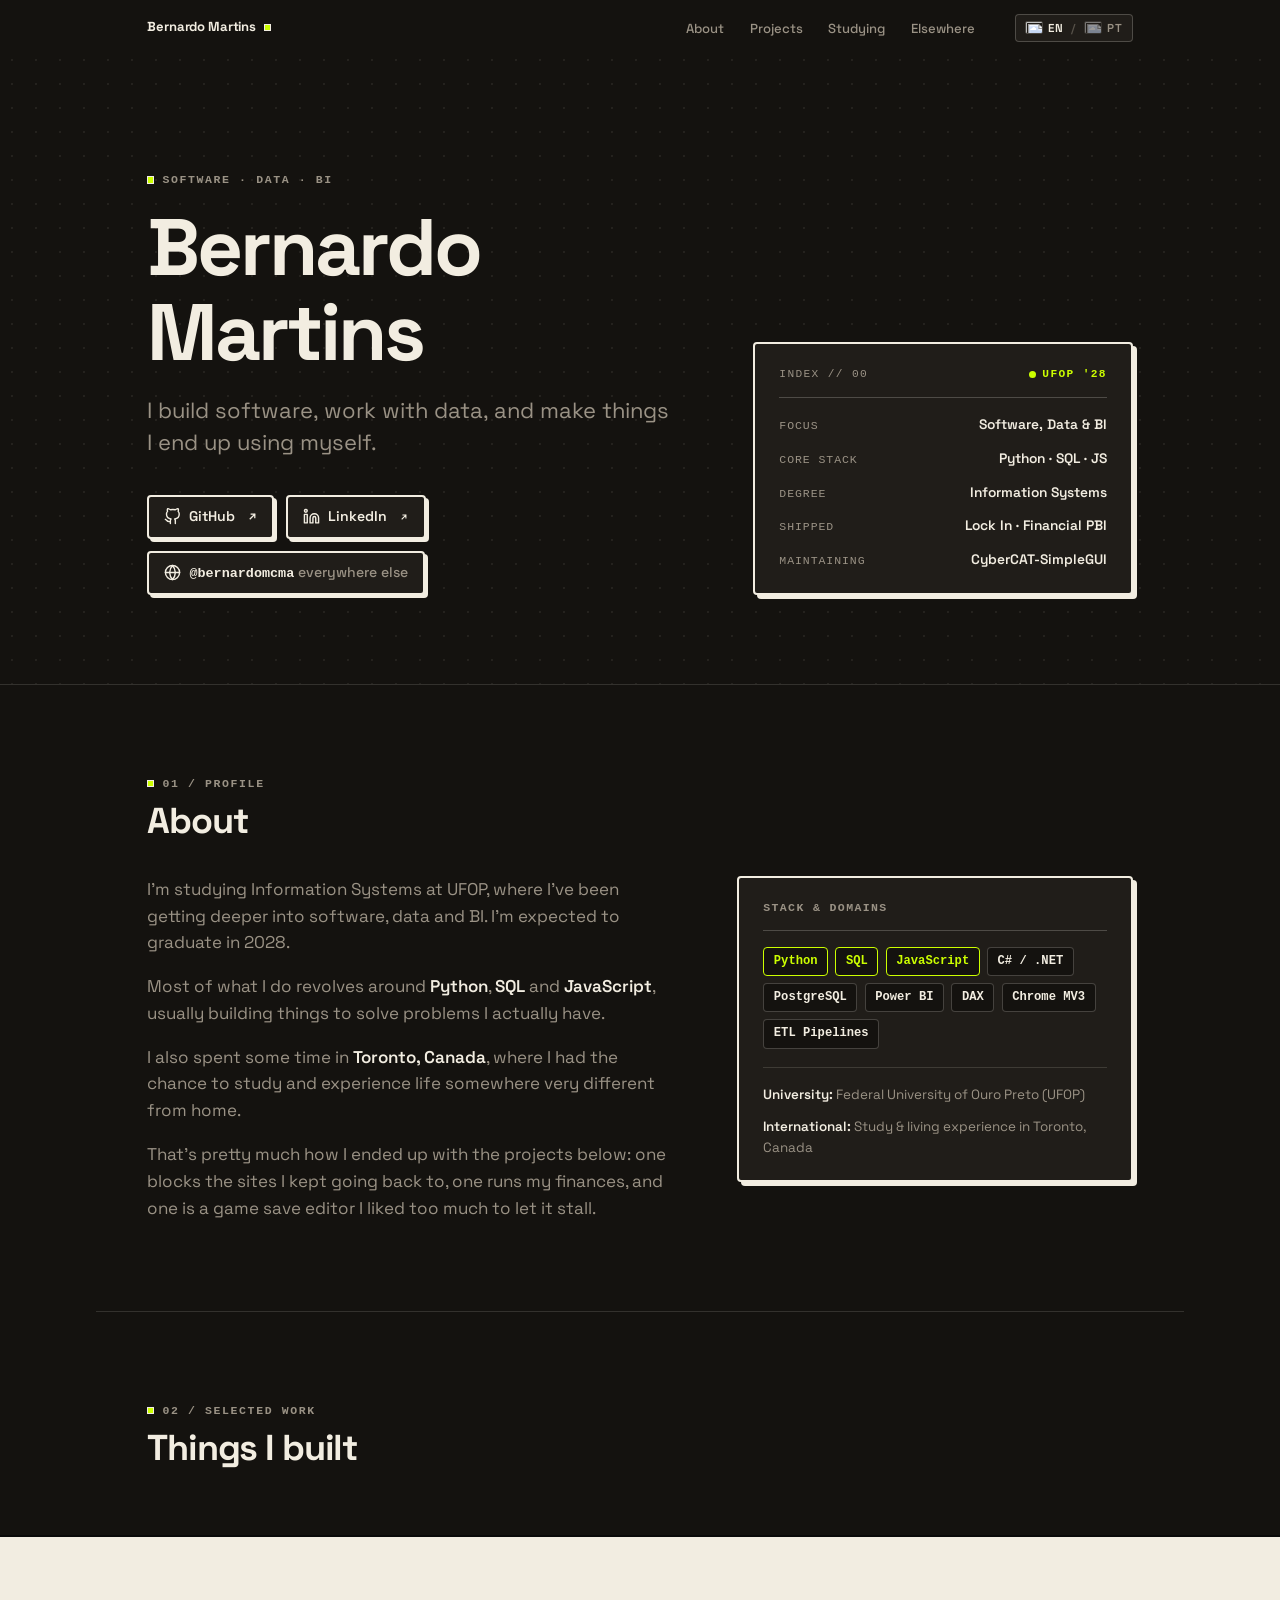
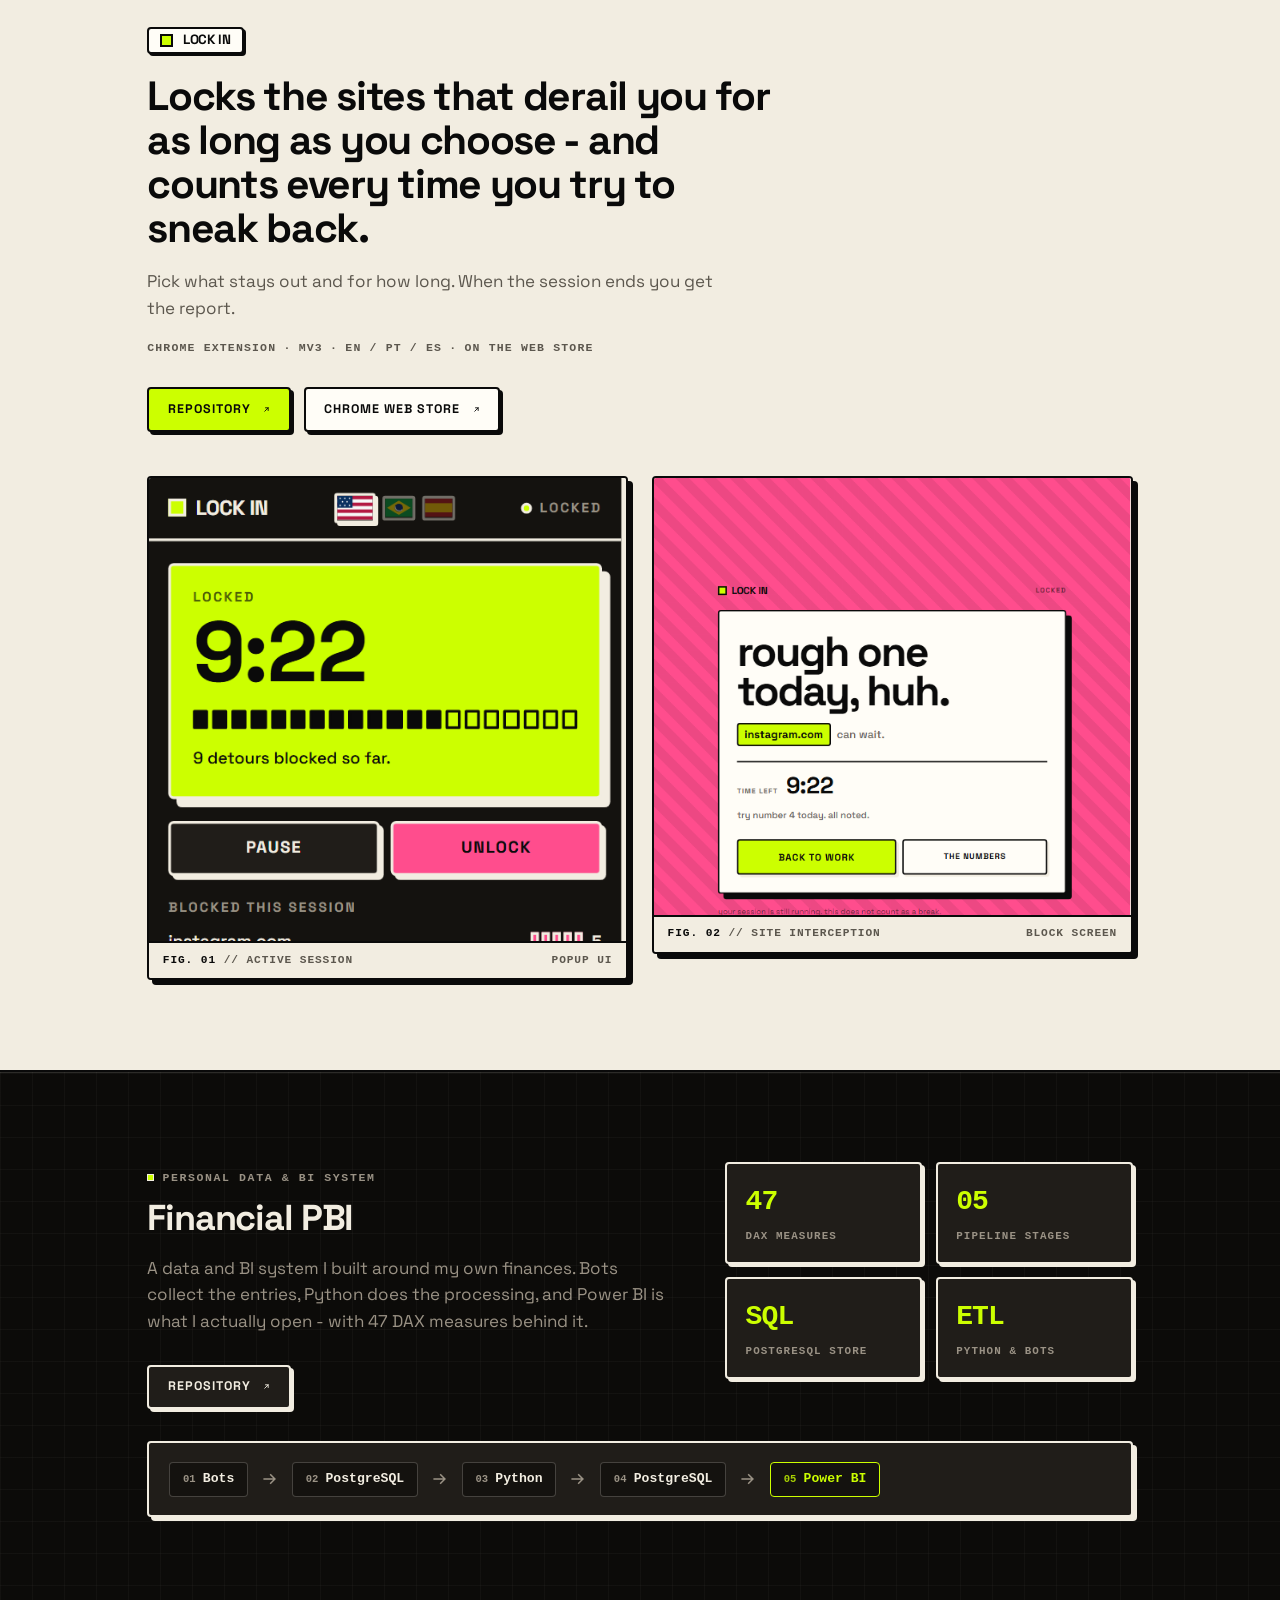
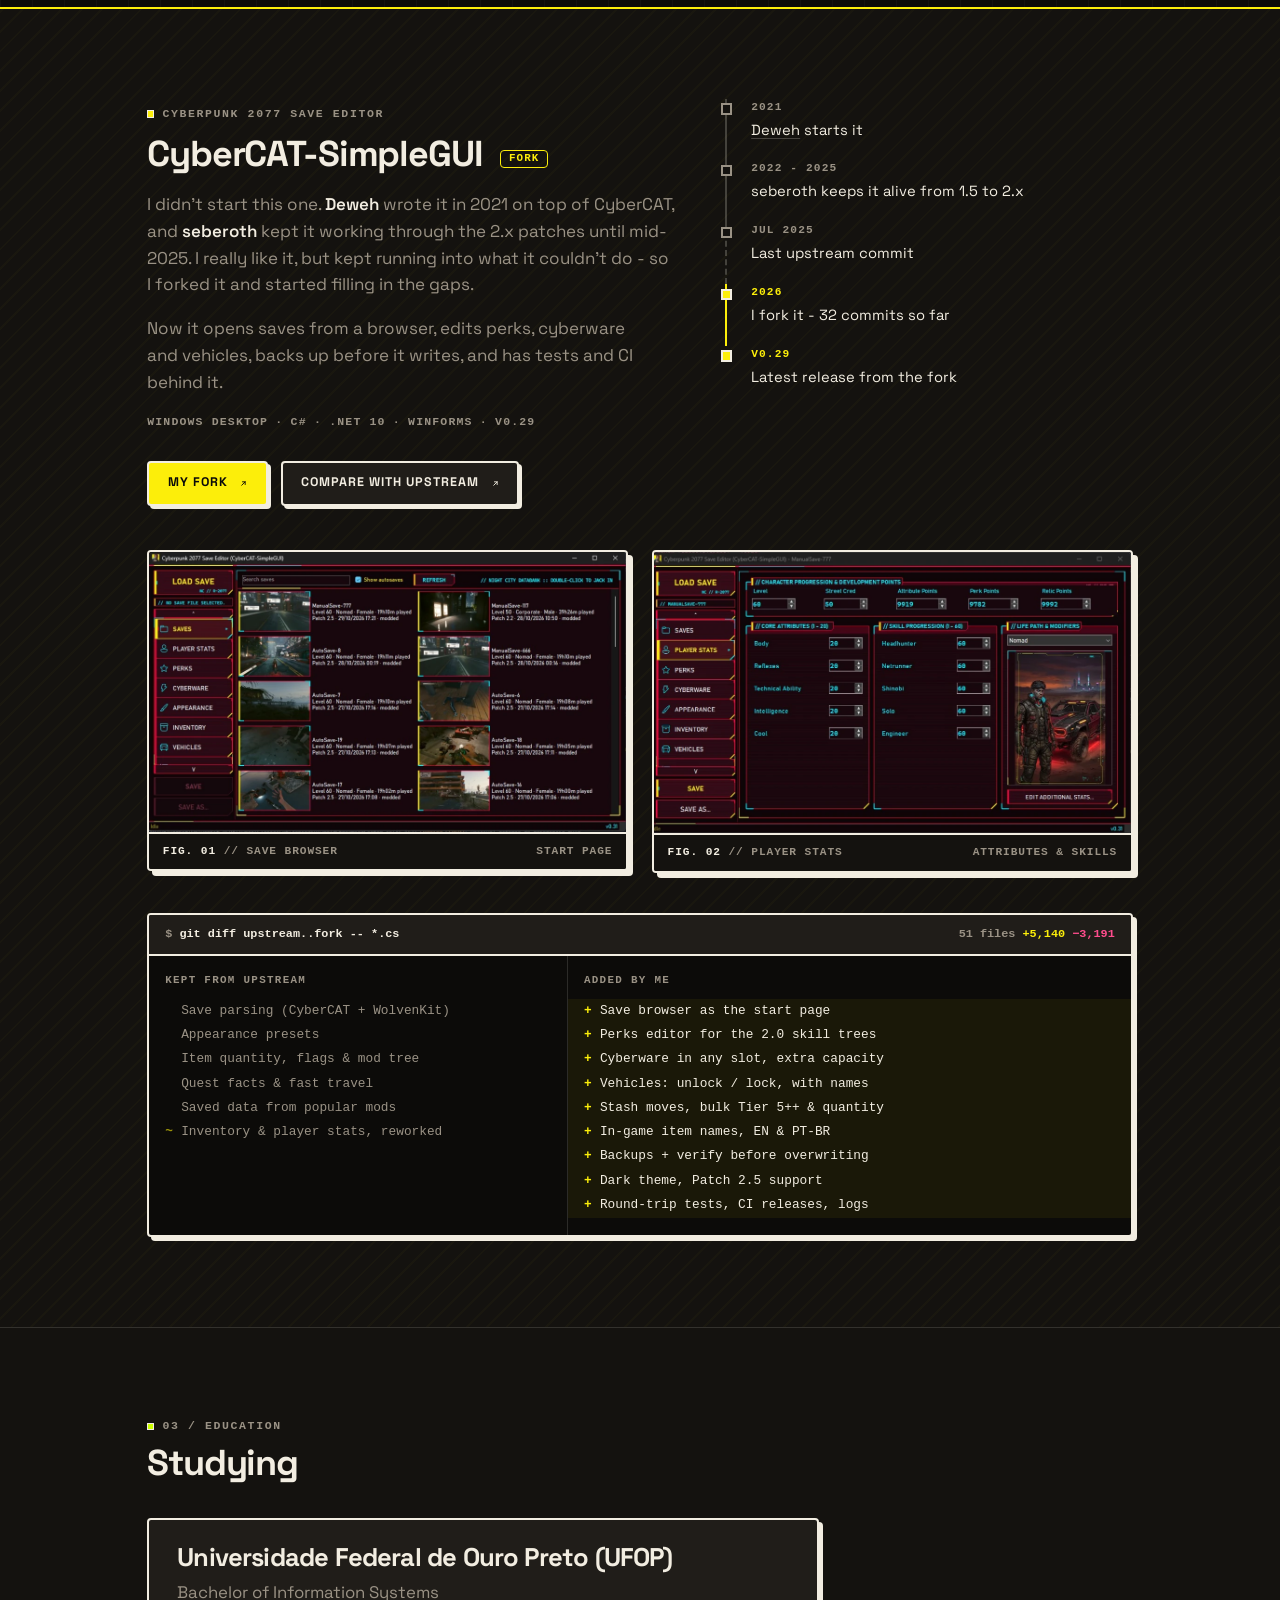
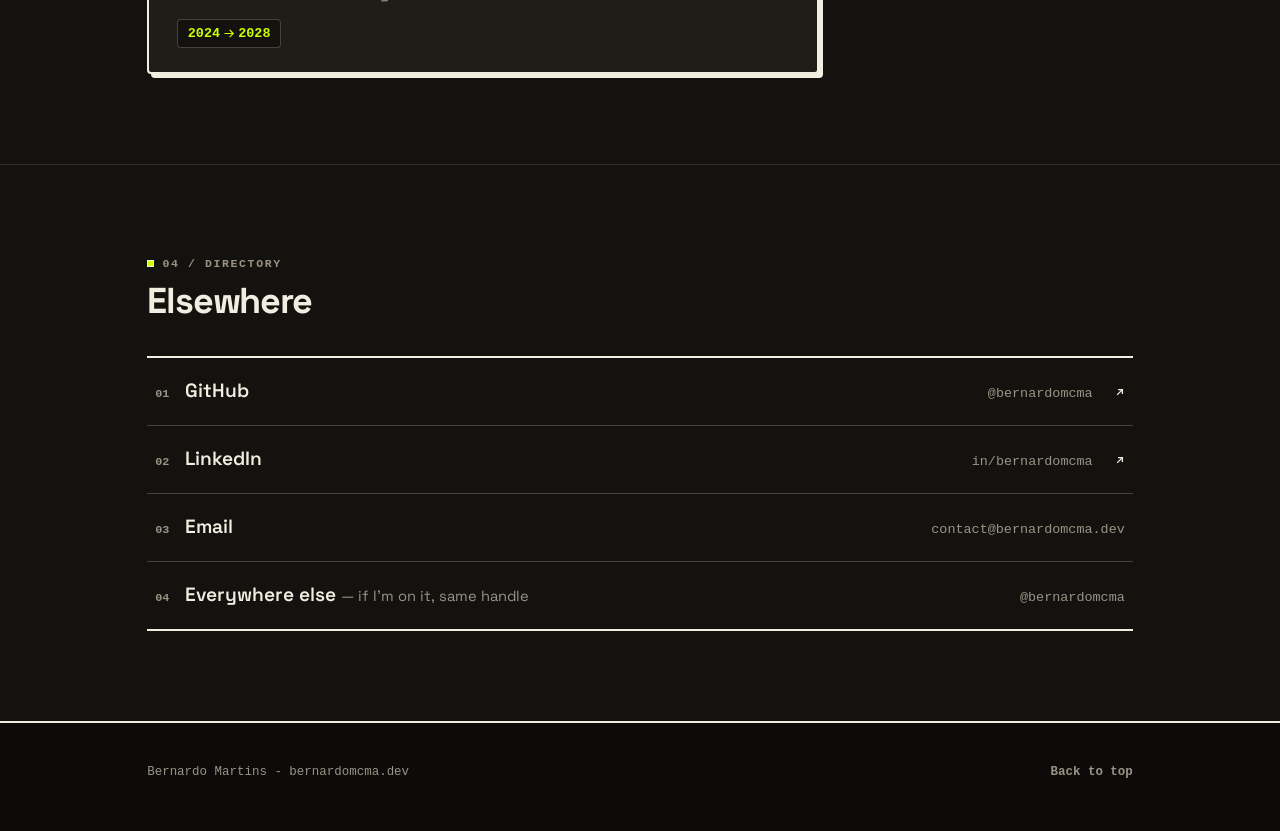
==== commit 3bfdc159: "new cp2077 screenshots" ====
--- a/index.html
+++ b/index.html
@@ -362,15 +362,25 @@
             </ol>
           </div>
 
-          <!-- Real v0.29 release build, dark theme, on real saves. -->
-          <figure class="shot cyber__shot">
-            <img src="/assets/img/cybercat/saves.webp" width="1390" height="678" loading="lazy" decoding="async"
-                 alt="The editor's start page in its dark theme: a grid of Cyberpunk 2077 saves, each with its screenshot, level, life path, play time and patch.">
-            <figcaption class="shot__cap">
-              <span><strong>Fig. 01</strong> // Save Browser</span>
-              <span>v0.29 · Dark Theme</span>
-            </figcaption>
-          </figure>
+          <!-- Real release build, Cyberpunk HUD theme, on real saves. -->
+          <div class="shots">
+            <figure class="shot">
+              <img src="/assets/img/cybercat/saves.webp" width="1024" height="602" loading="lazy" decoding="async"
+                   alt="The editor's start page in its Cyberpunk HUD theme: a grid of Cyberpunk 2077 saves, each with its screenshot, level, life path, play time and patch.">
+              <figcaption class="shot__cap">
+                <span><strong>Fig. 01</strong> // Save Browser</span>
+                <span>Start Page</span>
+              </figcaption>
+            </figure>
+            <figure class="shot">
+              <img src="/assets/img/cybercat/stats.webp" width="1024" height="605" loading="lazy" decoding="async"
+                   alt="The Player Stats view editing character level, street cred, attributes, 2.0 skill progression and life path.">
+              <figcaption class="shot__cap">
+                <span><strong>Fig. 02</strong> // Player Stats</span>
+                <span>Attributes &amp; Skills</span>
+              </figcaption>
+            </figure>
+          </div>
 
           <div class="ledger">
             <p class="ledger__head">
--- a/assets/css/main.css
+++ b/assets/css/main.css
@@ -1122,8 +1122,6 @@
 
 .lineage__what a:hover { text-decoration-color: var(--lime); }
 
-.cyber__shot { margin-top: 2.5rem; }
-
 /* Ledger: the work, rendered as the diff it actually is. */
 .ledger {
   margin-top: 2.5rem;
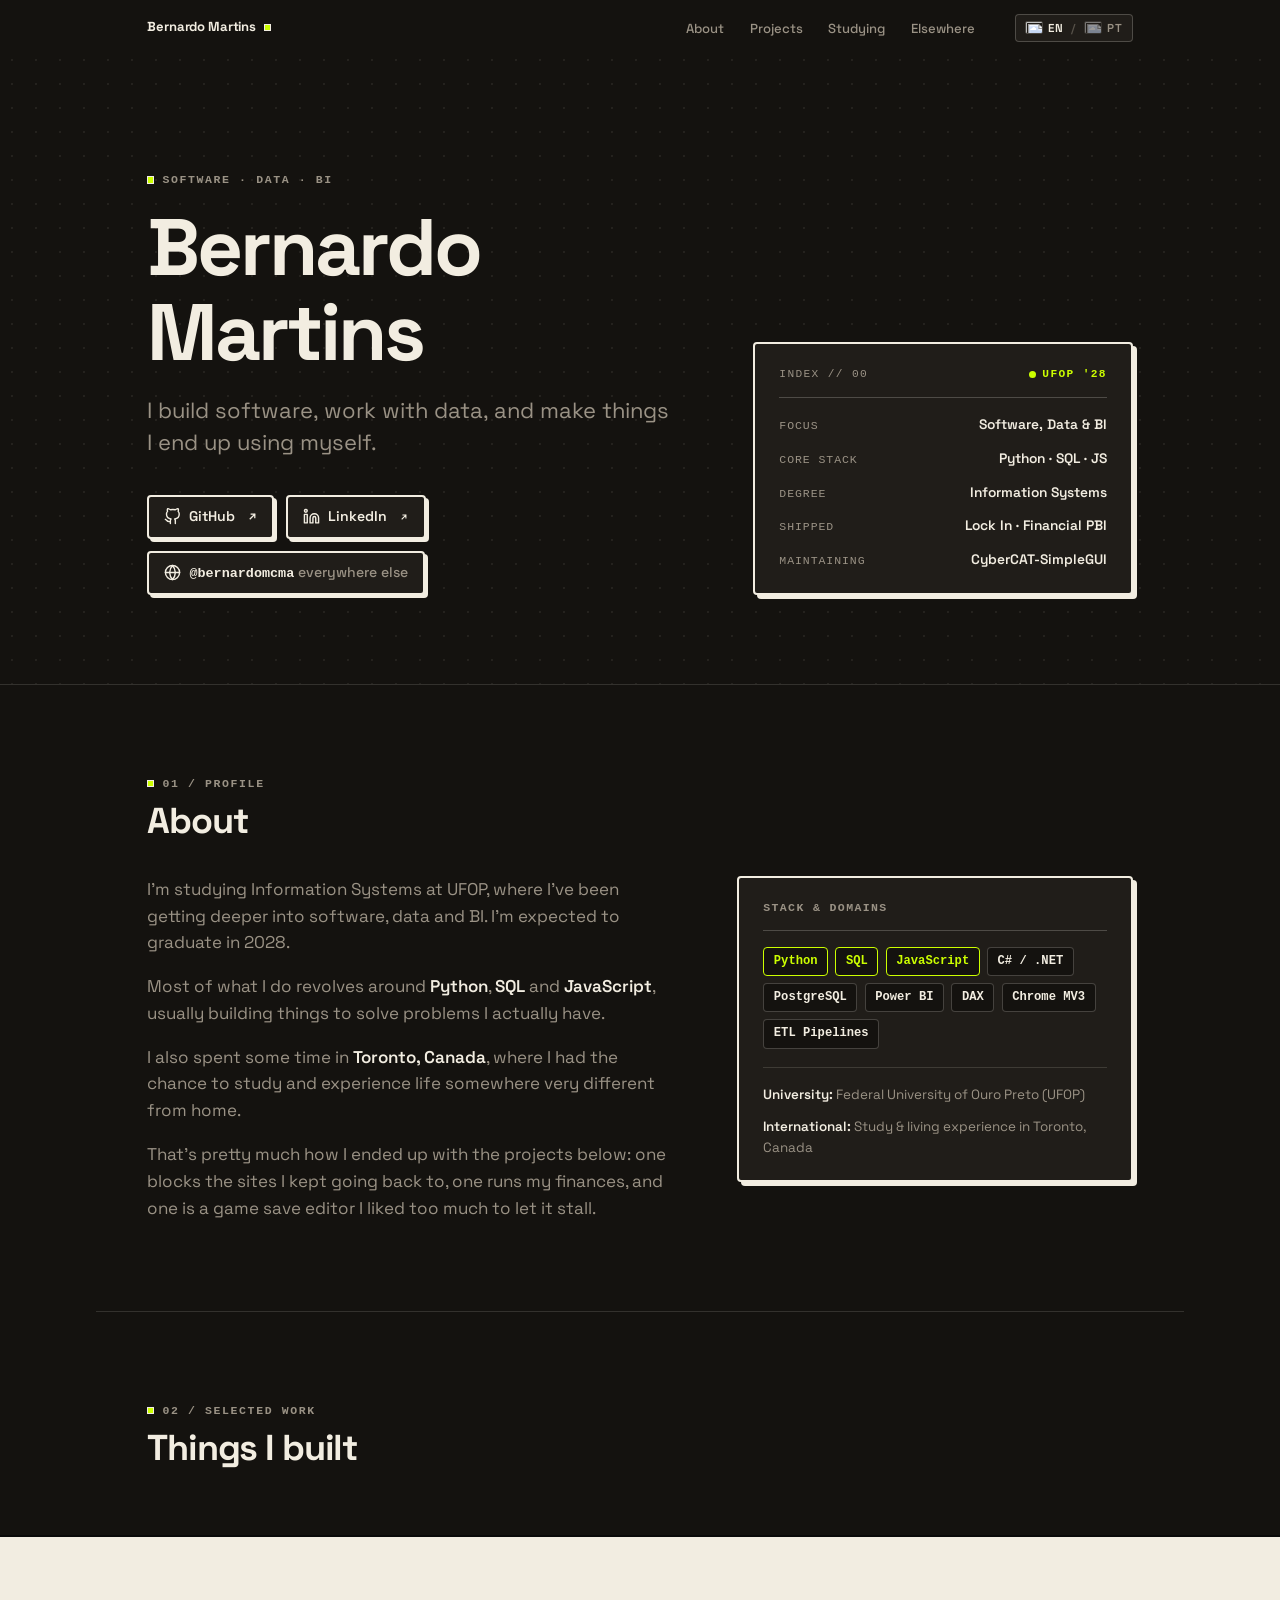
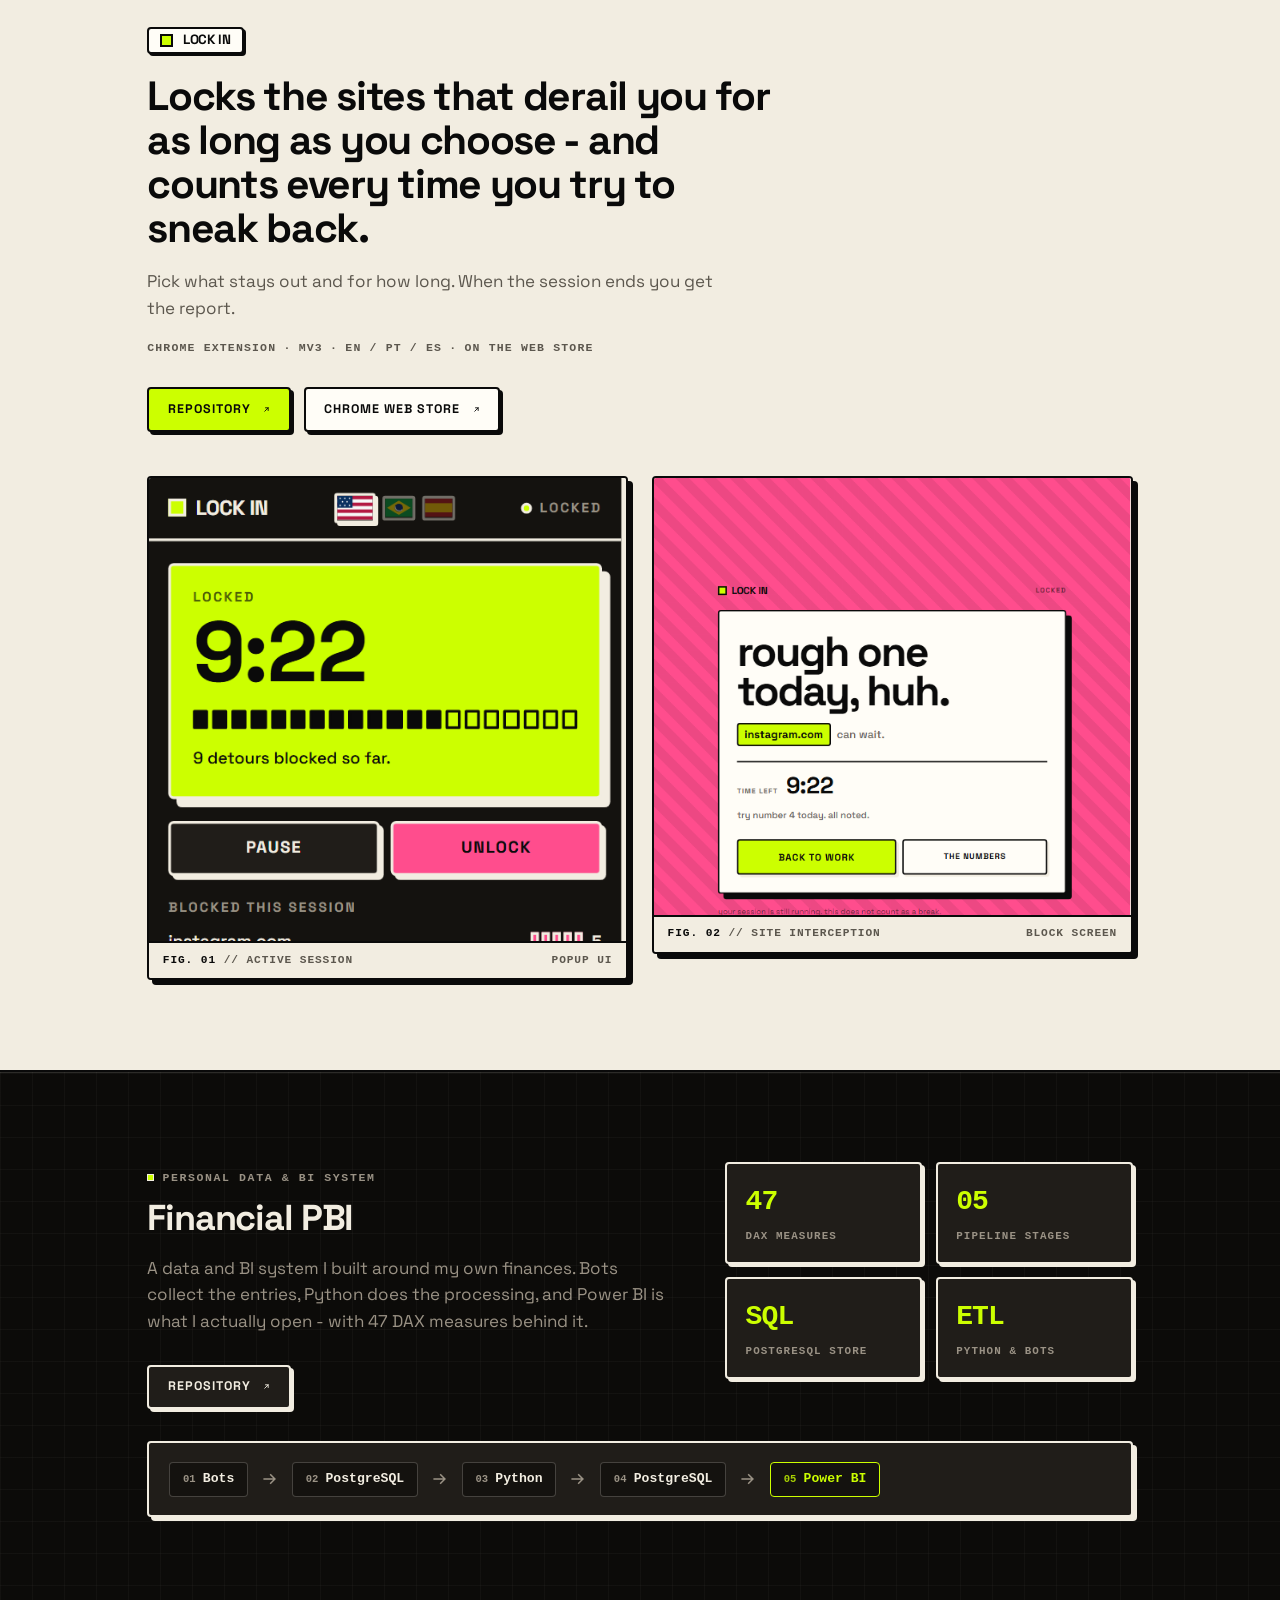
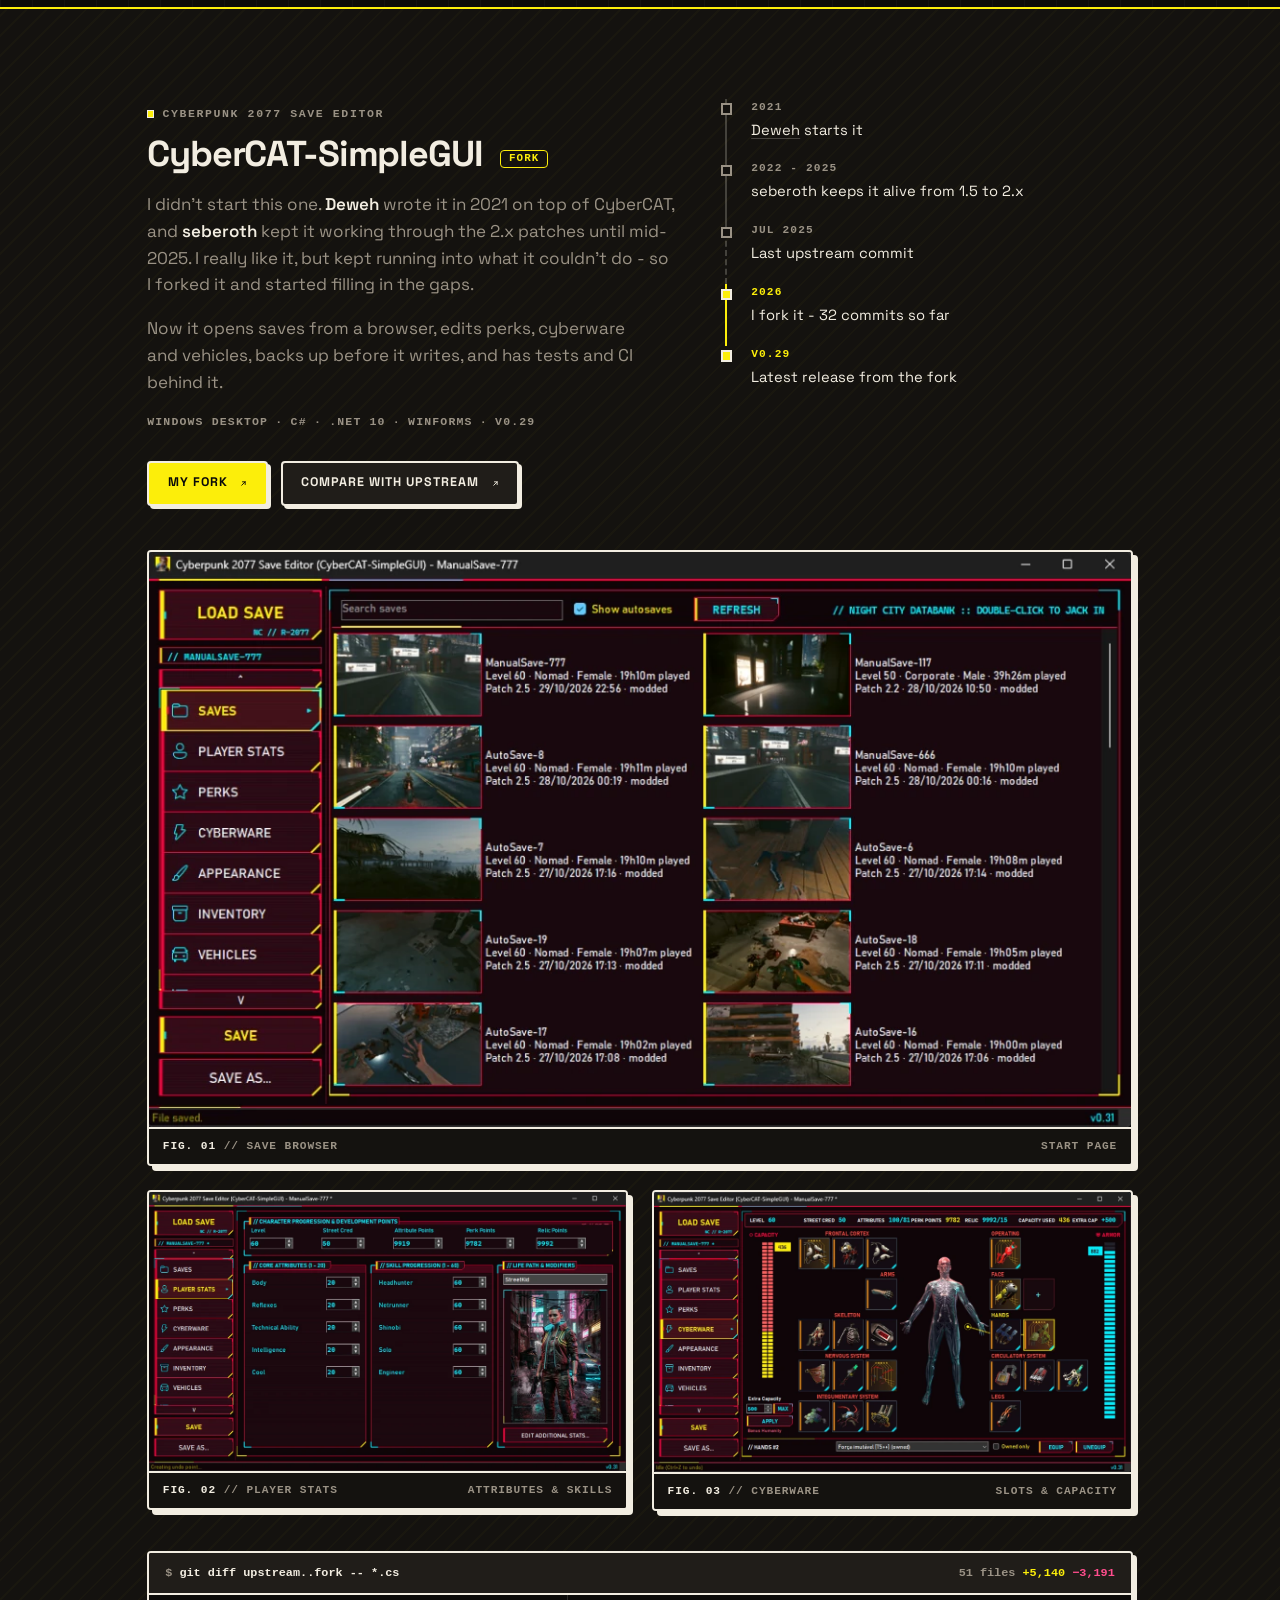
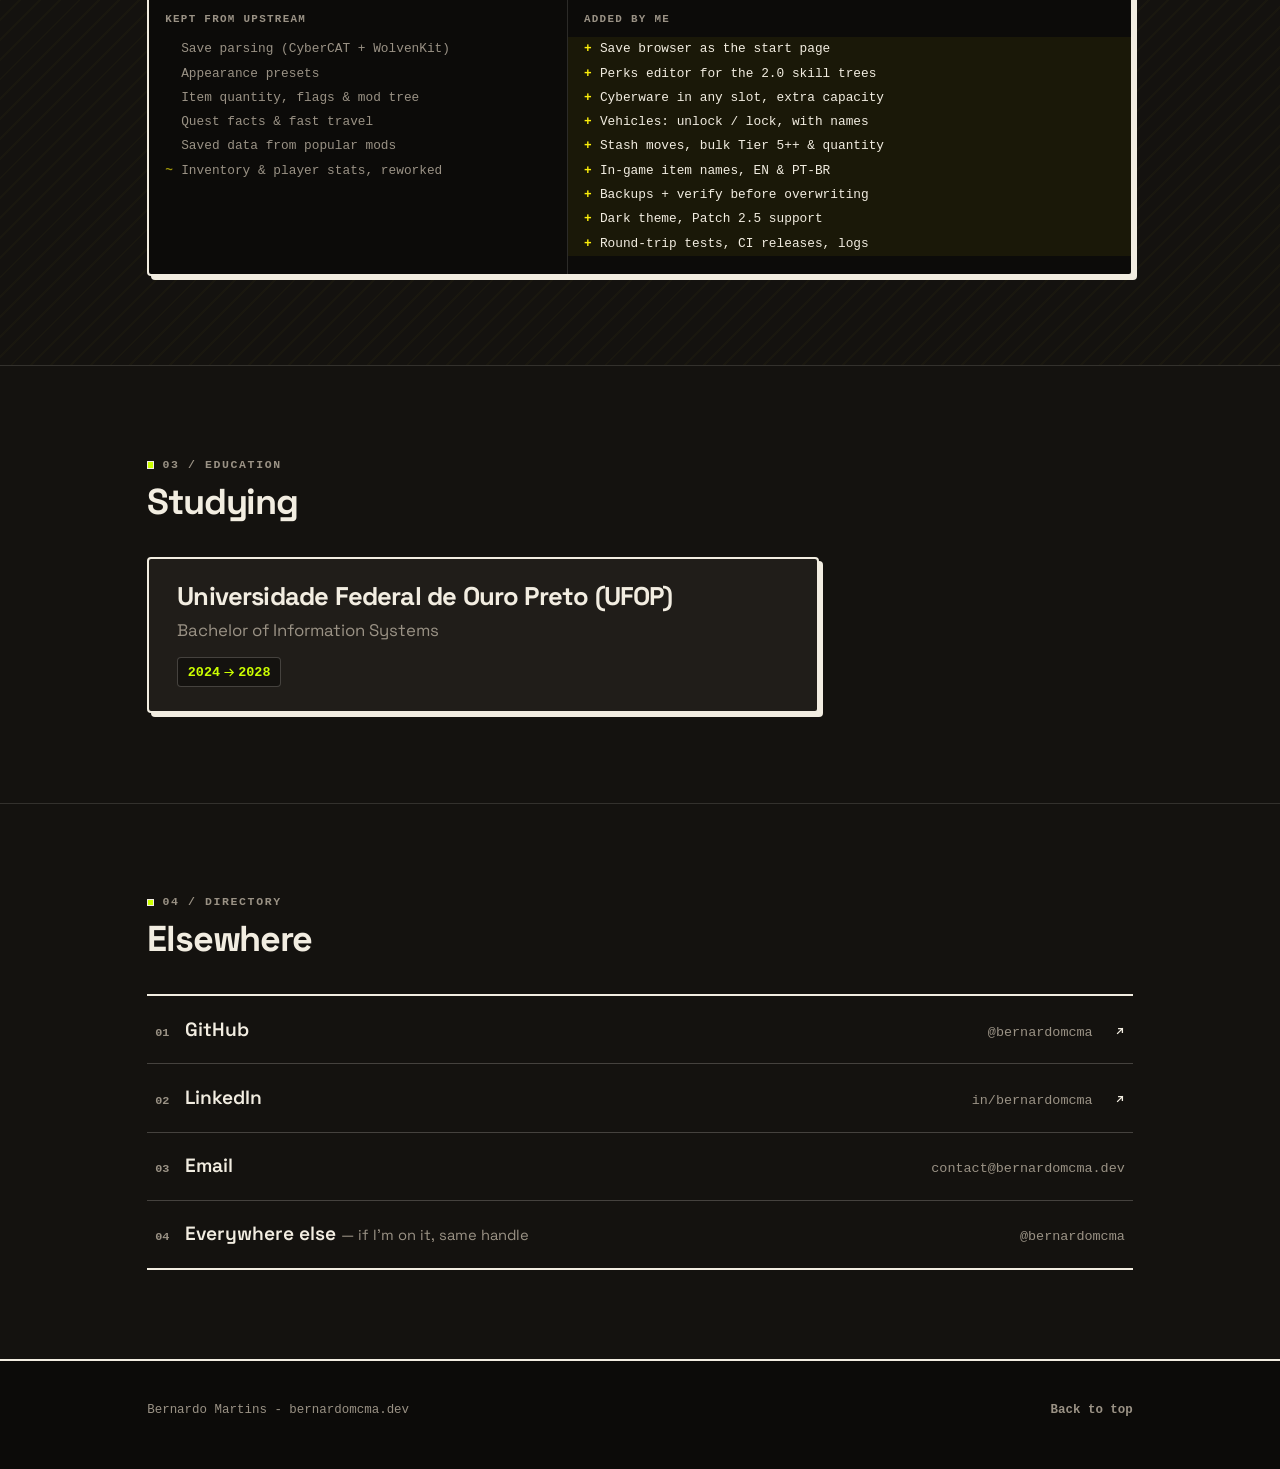
==== commit 076648cf: "new save editor images" ====
--- a/index.html
+++ b/index.html
@@ -38,7 +38,7 @@
 <link rel="manifest" href="/site.webmanifest">
 
 <link rel="preload" href="/assets/fonts/space-grotesk-latin.woff2" as="font" type="font/woff2" crossorigin>
-<link rel="stylesheet" href="/assets/css/main.css?v=3">
+<link rel="stylesheet" href="/assets/css/main.css?v=4">
 
 <script>document.documentElement.classList.add('js');</script>
 
@@ -364,8 +364,8 @@
 
           <!-- Real release build, Cyberpunk HUD theme, on real saves. -->
           <div class="shots">
-            <figure class="shot">
-              <img src="/assets/img/cybercat/saves.webp" width="1024" height="602" loading="lazy" decoding="async"
+            <figure class="shot shot--wide">
+              <img src="/assets/img/cybercat/saves.webp" width="1024" height="600" loading="lazy" decoding="async"
                    alt="The editor's start page in its Cyberpunk HUD theme: a grid of Cyberpunk 2077 saves, each with its screenshot, level, life path, play time and patch.">
               <figcaption class="shot__cap">
                 <span><strong>Fig. 01</strong> // Save Browser</span>
@@ -373,11 +373,19 @@
               </figcaption>
             </figure>
             <figure class="shot">
-              <img src="/assets/img/cybercat/stats.webp" width="1024" height="605" loading="lazy" decoding="async"
+              <img src="/assets/img/cybercat/stats.webp" width="1024" height="599" loading="lazy" decoding="async"
                    alt="The Player Stats view editing character level, street cred, attributes, 2.0 skill progression and life path.">
               <figcaption class="shot__cap">
                 <span><strong>Fig. 02</strong> // Player Stats</span>
                 <span>Attributes &amp; Skills</span>
+              </figcaption>
+            </figure>
+            <figure class="shot">
+              <img src="/assets/img/cybercat/cyberware.webp" width="1024" height="601" loading="lazy" decoding="async"
+                   alt="The Cyberware view showing the body slot diagram, equipped implants with rarity colors, capacity and armor gauges, and extra capacity controls.">
+              <figcaption class="shot__cap">
+                <span><strong>Fig. 03</strong> // Cyberware</span>
+                <span>Slots &amp; Capacity</span>
               </figcaption>
             </figure>
           </div>
--- a/assets/css/main.css
+++ b/assets/css/main.css
@@ -858,6 +858,10 @@
     grid-template-columns: 1fr 1fr;
     align-items: start;
   }
+
+  .shot--wide {
+    grid-column: 1 / -1;
+  }
 }
 
 .shot {
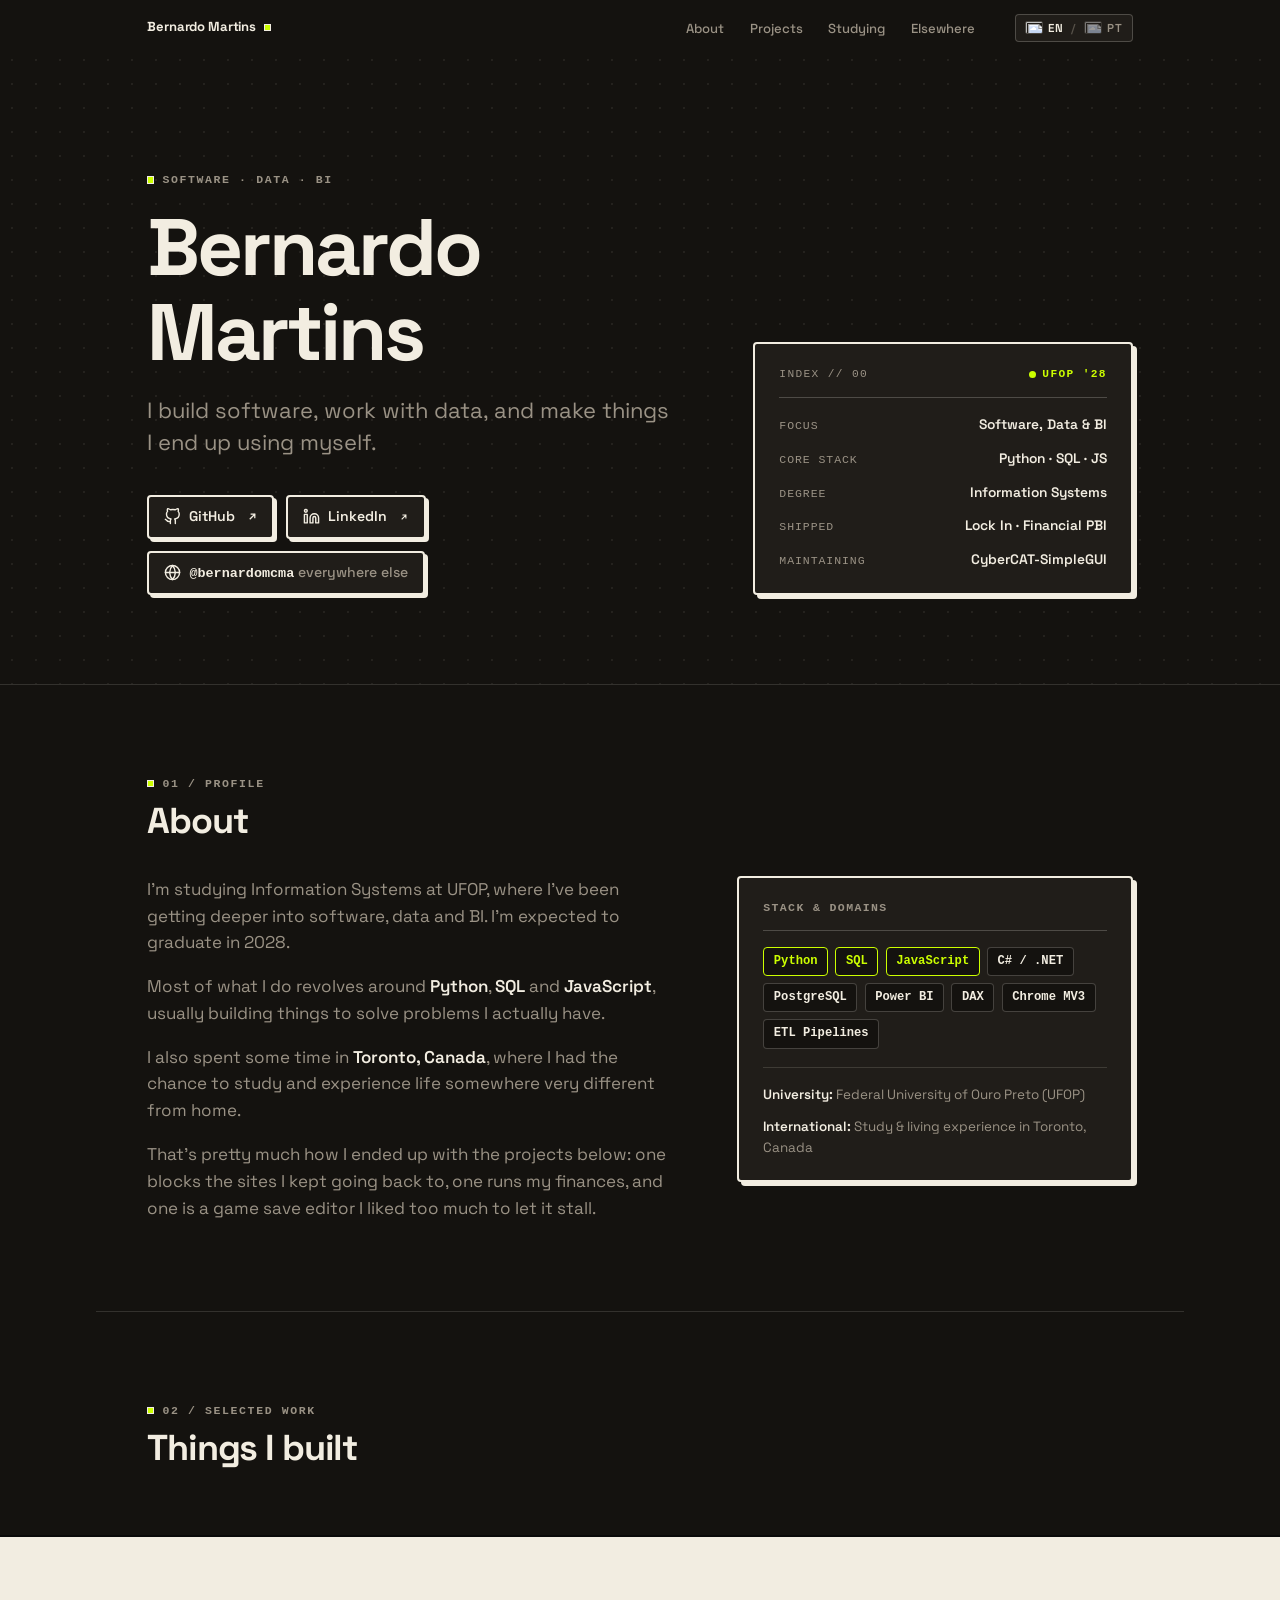
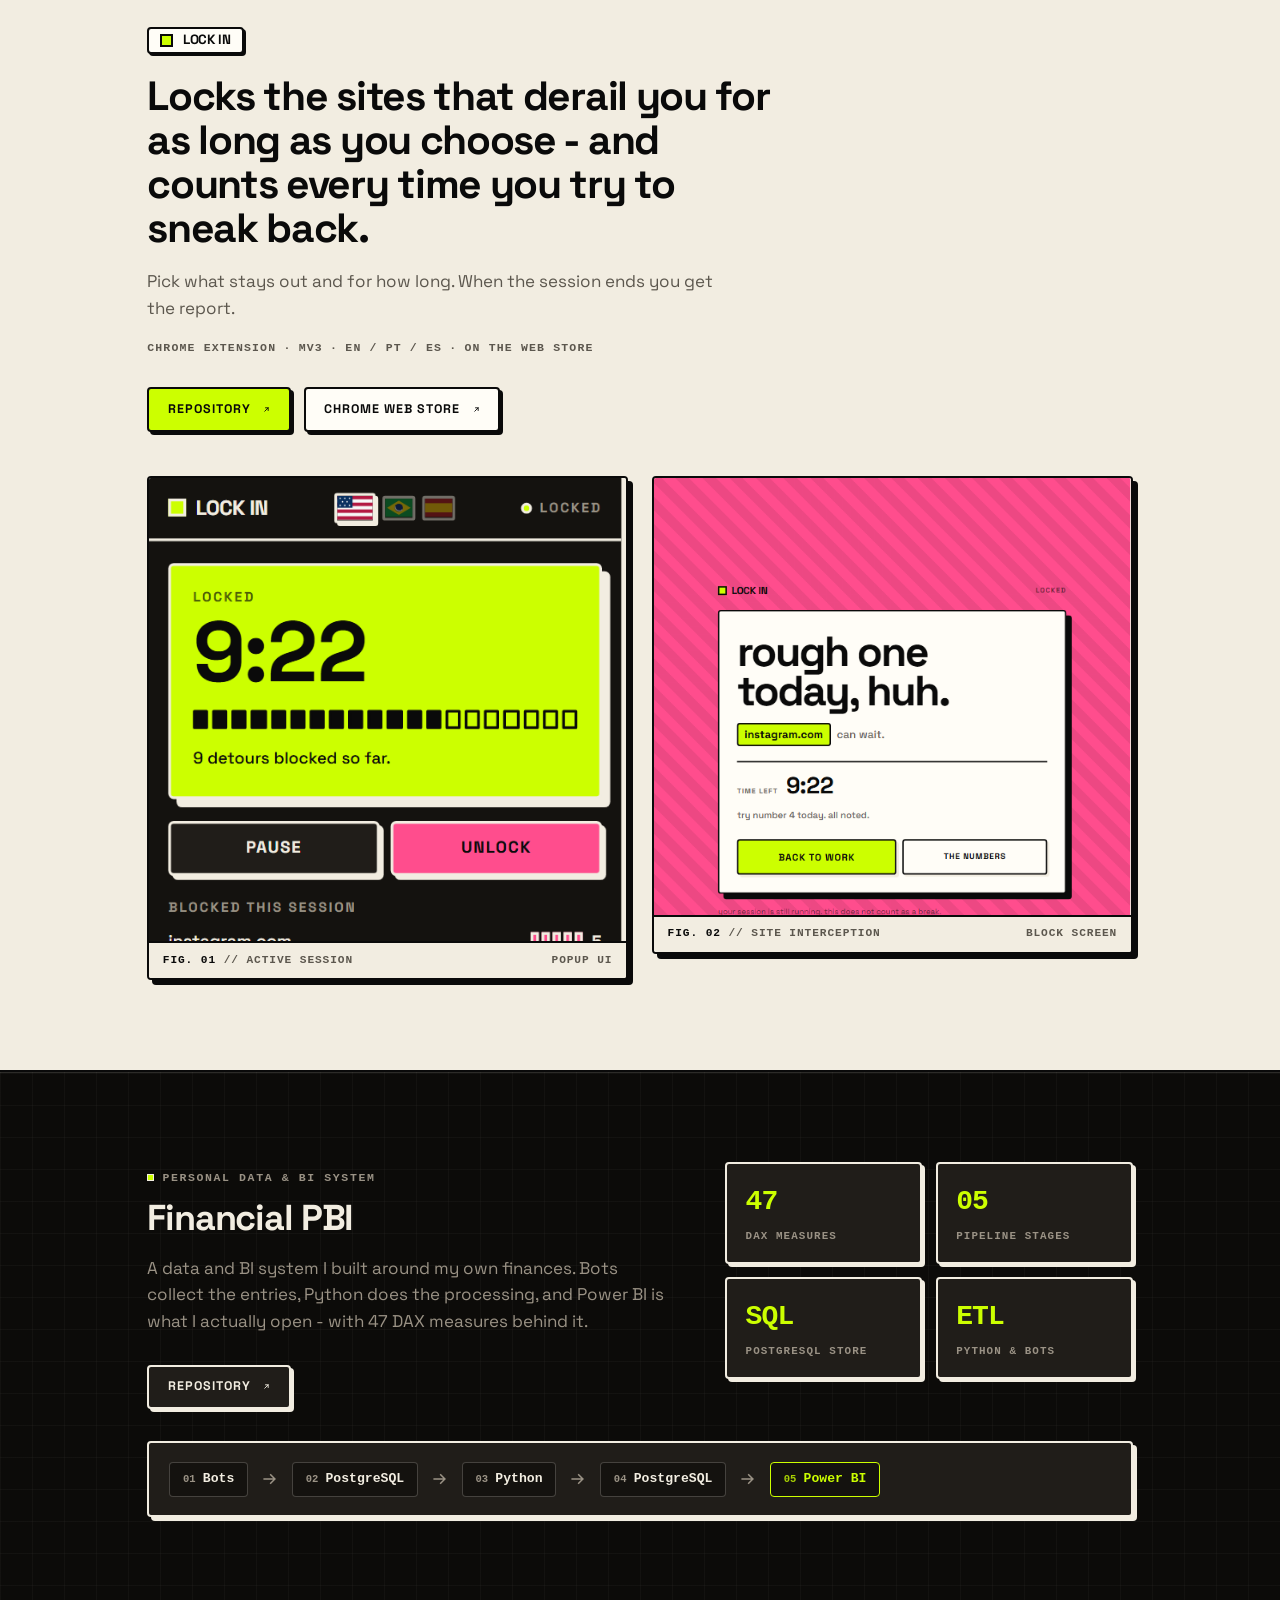
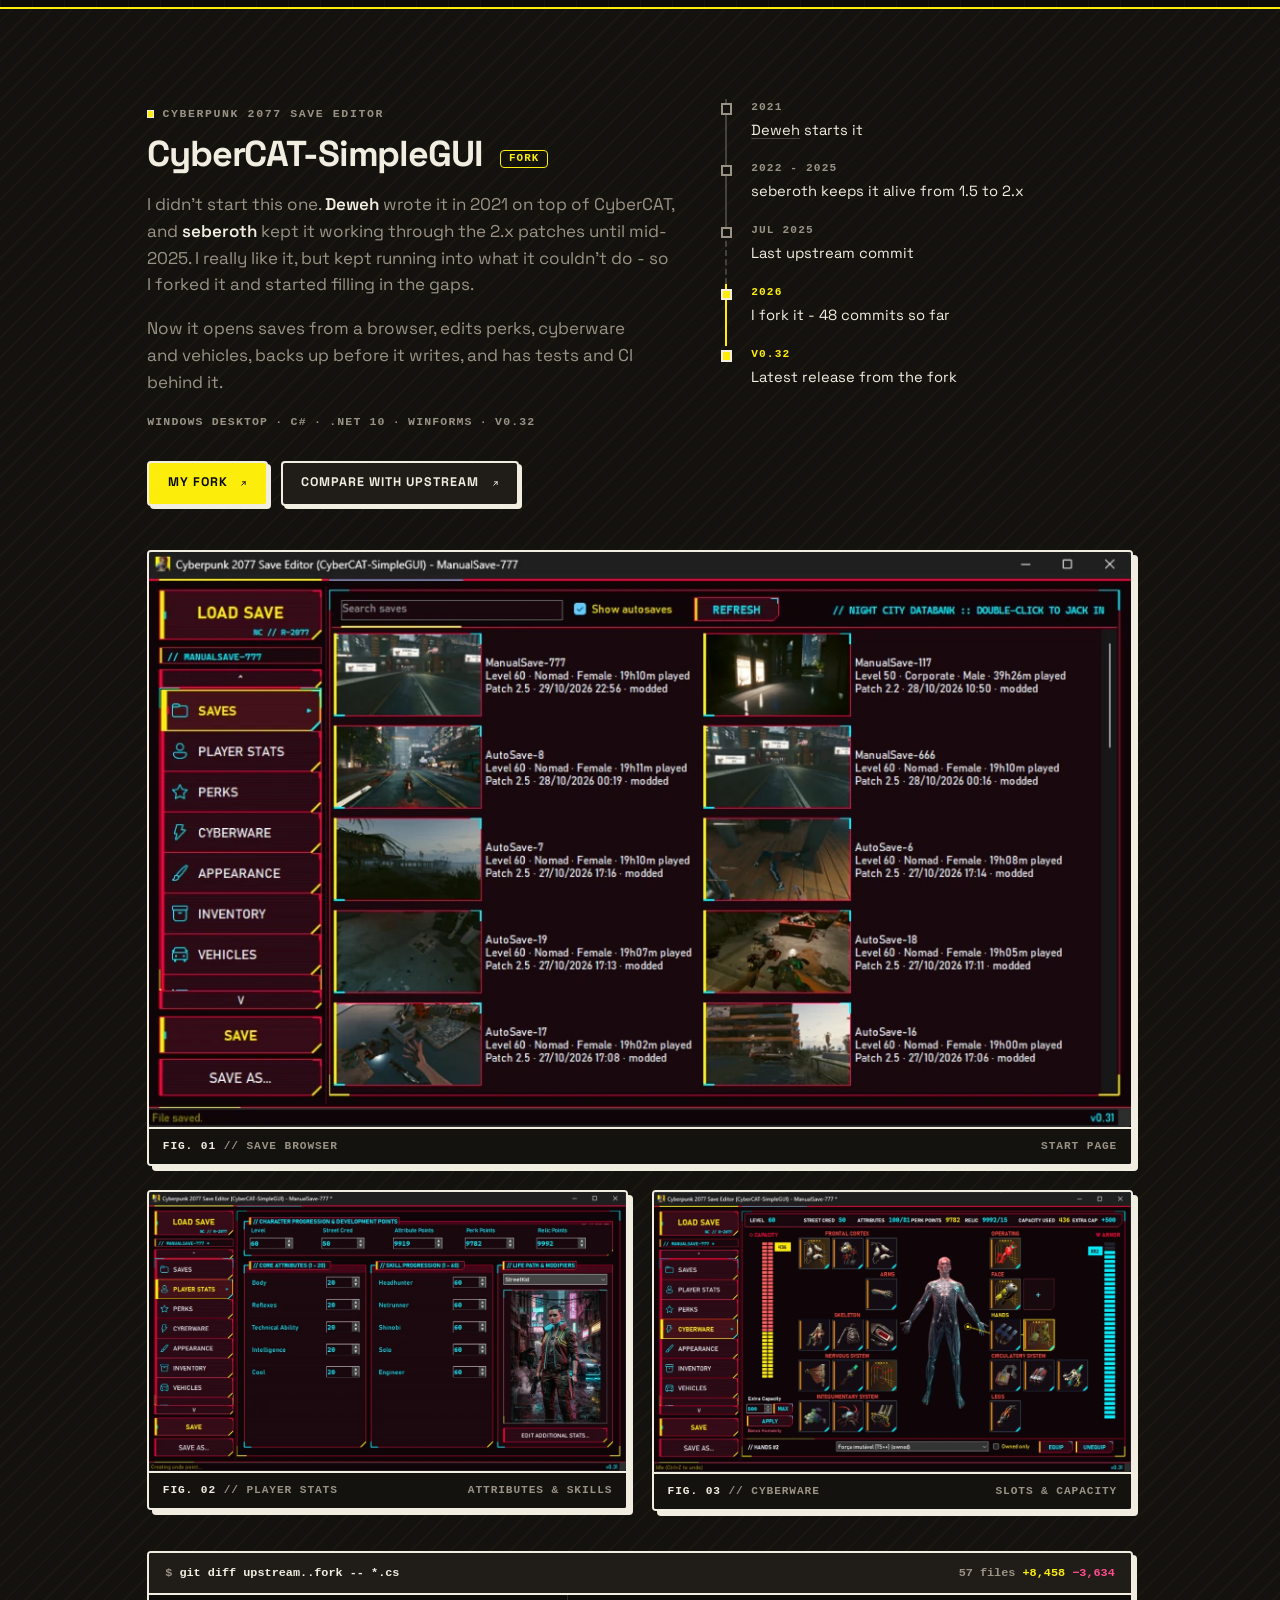
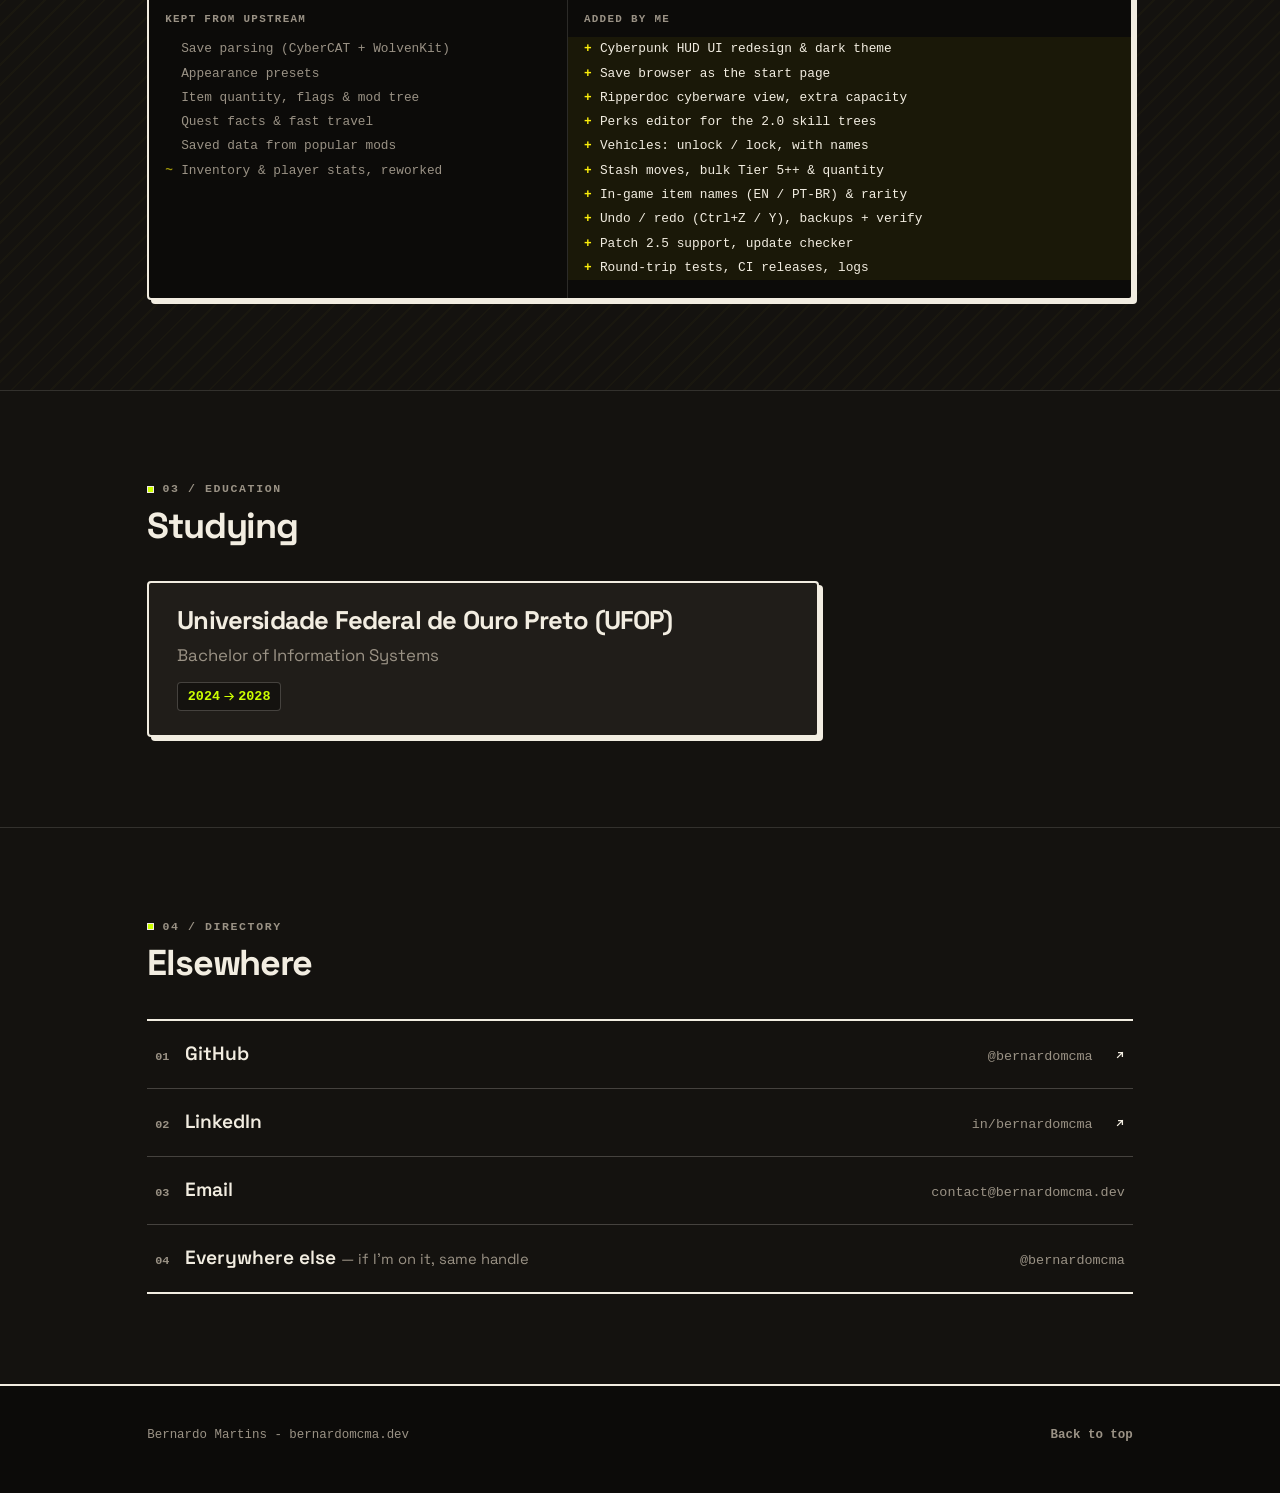
==== commit e540bcf0: "feat: update project version to v0.32 and enhance feature list in both English and Portuguese" ====
--- a/index.html
+++ b/index.html
@@ -326,7 +326,7 @@
                 <p>Now it opens saves from a browser, edits perks, cyberware and vehicles, backs up before it writes, and has tests and CI behind it.</p>
               </div>
 
-              <p class="project__meta">Windows desktop <span aria-hidden="true">·</span> C# <span aria-hidden="true">·</span> .NET 10 <span aria-hidden="true">·</span> WinForms <span aria-hidden="true">·</span> <span data-cyber-ver>v0.29</span></p>
+              <p class="project__meta">Windows desktop <span aria-hidden="true">·</span> C# <span aria-hidden="true">·</span> .NET 10 <span aria-hidden="true">·</span> WinForms <span aria-hidden="true">·</span> <span data-cyber-ver>v0.32</span></p>
 
               <p class="project__actions">
                 <a class="btn btn--primary" href="https://github.com/bernardomcma/CyberCAT-SimpleGUI" target="_blank" rel="noopener noreferrer">
@@ -353,10 +353,10 @@
               </li>
               <li class="lineage__item lineage__item--mine">
                 <span class="lineage__when">2026</span>
-                <span class="lineage__what">I fork it - <span data-cyber-commits>32</span> commits so far</span>
+                <span class="lineage__what">I fork it - <span data-cyber-commits>48</span> commits so far</span>
               </li>
               <li class="lineage__item lineage__item--mine">
-                <span class="lineage__when" data-cyber-ver>v0.29</span>
+                <span class="lineage__when" data-cyber-ver>v0.32</span>
                 <span class="lineage__what">Latest release from the fork</span>
               </li>
             </ol>
@@ -393,7 +393,7 @@
           <div class="ledger">
             <p class="ledger__head">
               <span class="ledger__cmd">git diff upstream..fork -- *.cs</span>
-              <span class="ledger__stat"><span data-cyber-files>51</span> files <span class="add" data-cyber-add>+5,140</span> <span class="del" data-cyber-del>−3,191</span></span>
+              <span class="ledger__stat"><span data-cyber-files>57</span> files <span class="add" data-cyber-add>+8,458</span> <span class="del" data-cyber-del>−3,634</span></span>
             </p>
             <div class="ledger__body">
               <div class="ledger__col">
@@ -410,14 +410,15 @@
               <div class="ledger__col">
                 <p class="ledger__title">Added by me</p>
                 <ul role="list">
+                  <li class="ledger__line ledger__line--add" data-sign="+">Cyberpunk HUD UI redesign &amp; dark theme</li>
                   <li class="ledger__line ledger__line--add" data-sign="+">Save browser as the start page</li>
+                  <li class="ledger__line ledger__line--add" data-sign="+">Ripperdoc cyberware view, extra capacity</li>
                   <li class="ledger__line ledger__line--add" data-sign="+">Perks editor for the 2.0 skill trees</li>
-                  <li class="ledger__line ledger__line--add" data-sign="+">Cyberware in any slot, extra capacity</li>
                   <li class="ledger__line ledger__line--add" data-sign="+">Vehicles: unlock / lock, with names</li>
                   <li class="ledger__line ledger__line--add" data-sign="+">Stash moves, bulk Tier 5++ &amp; quantity</li>
-                  <li class="ledger__line ledger__line--add" data-sign="+">In-game item names, EN &amp; PT-BR</li>
-                  <li class="ledger__line ledger__line--add" data-sign="+">Backups + verify before overwriting</li>
-                  <li class="ledger__line ledger__line--add" data-sign="+">Dark theme, Patch 2.5 support</li>
+                  <li class="ledger__line ledger__line--add" data-sign="+">In-game item names (EN / PT-BR) &amp; rarity</li>
+                  <li class="ledger__line ledger__line--add" data-sign="+">Undo / redo (Ctrl+Z / Y), backups + verify</li>
+                  <li class="ledger__line ledger__line--add" data-sign="+">Patch 2.5 support, update checker</li>
                   <li class="ledger__line ledger__line--add" data-sign="+">Round-trip tests, CI releases, logs</li>
                 </ul>
               </div>
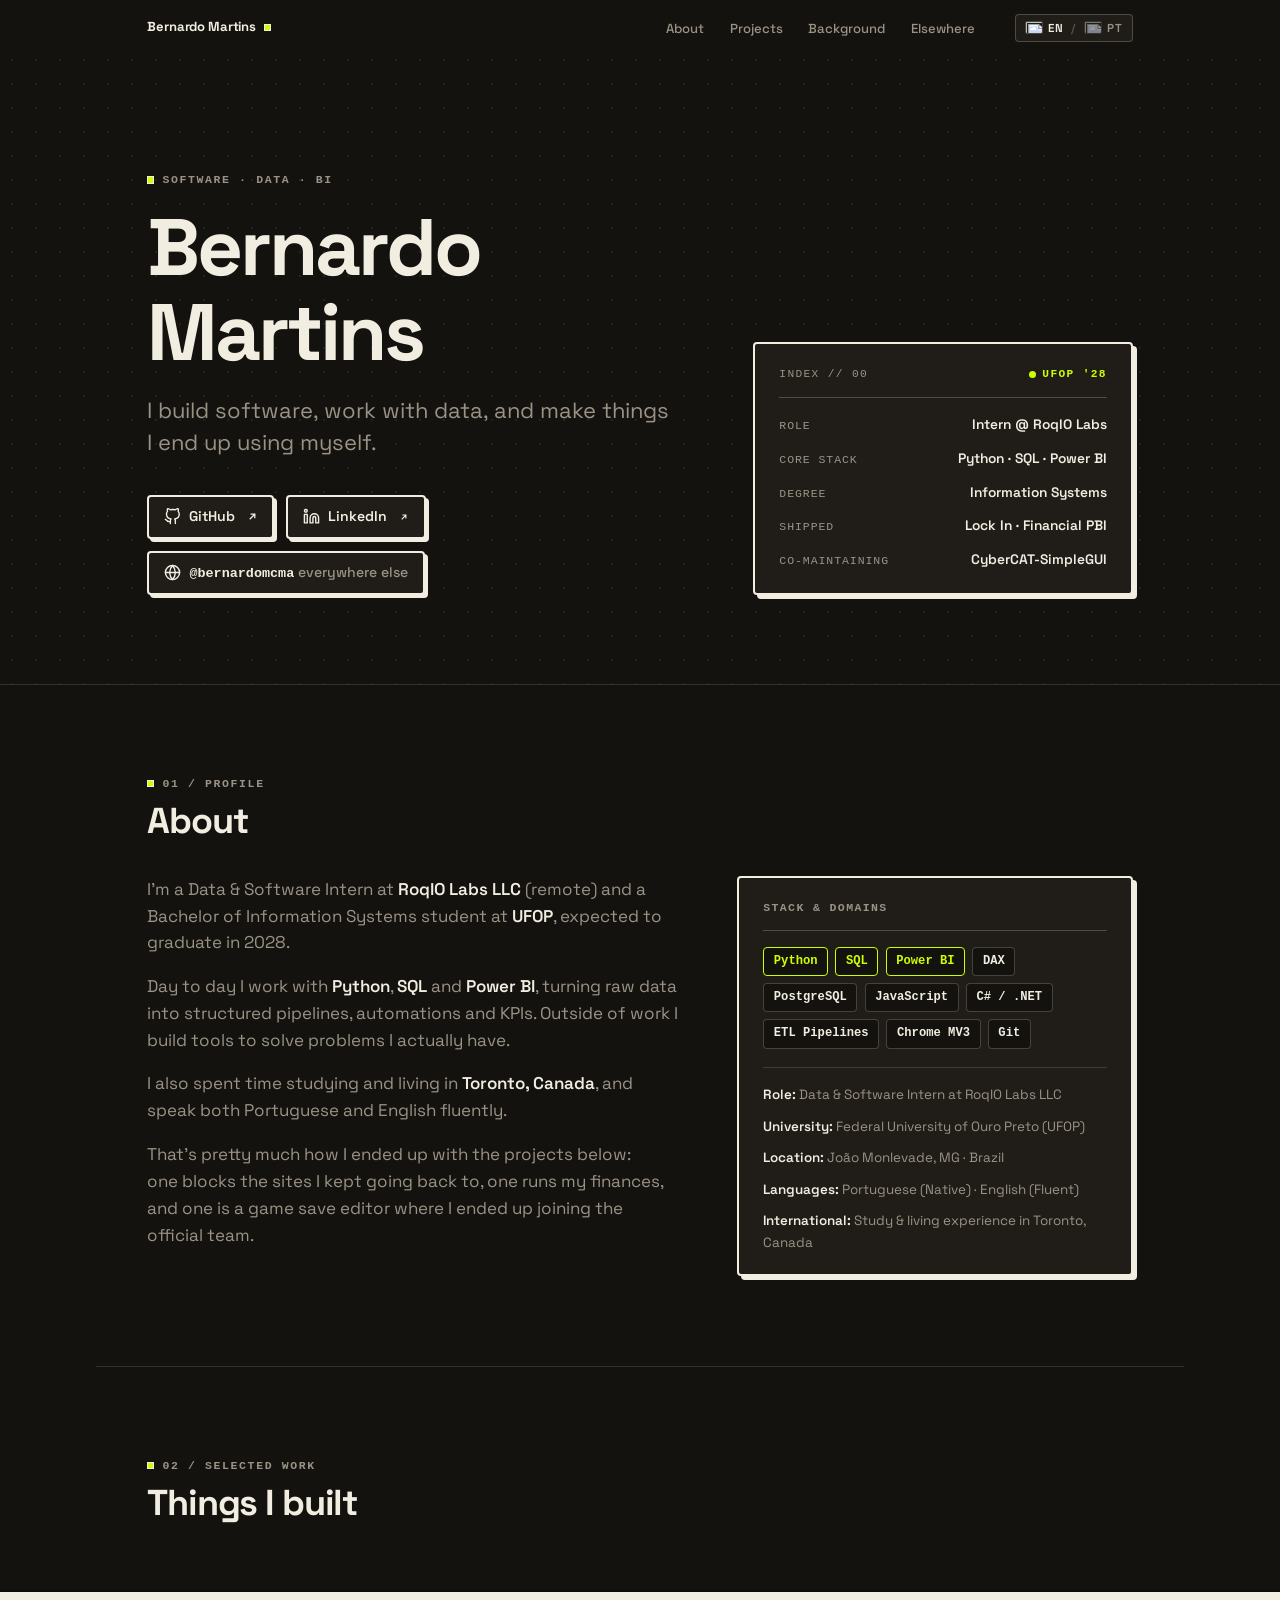
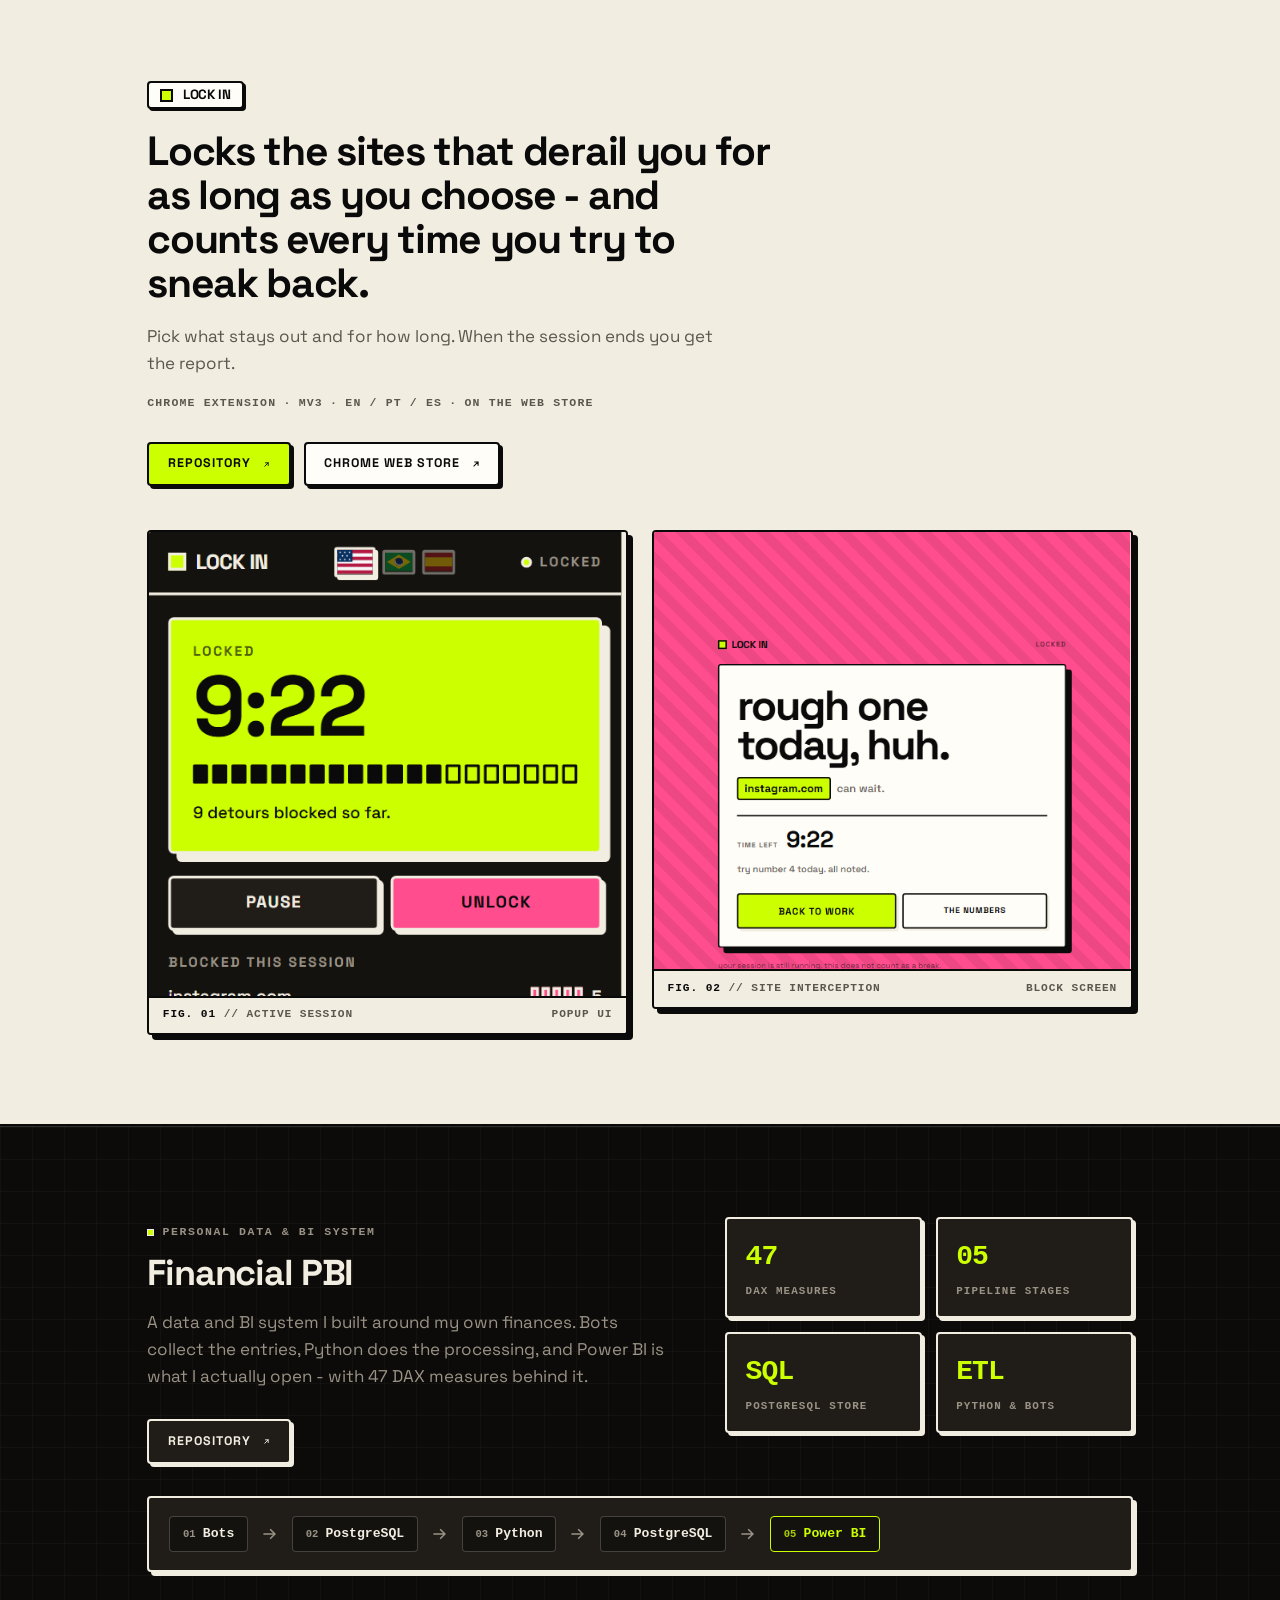
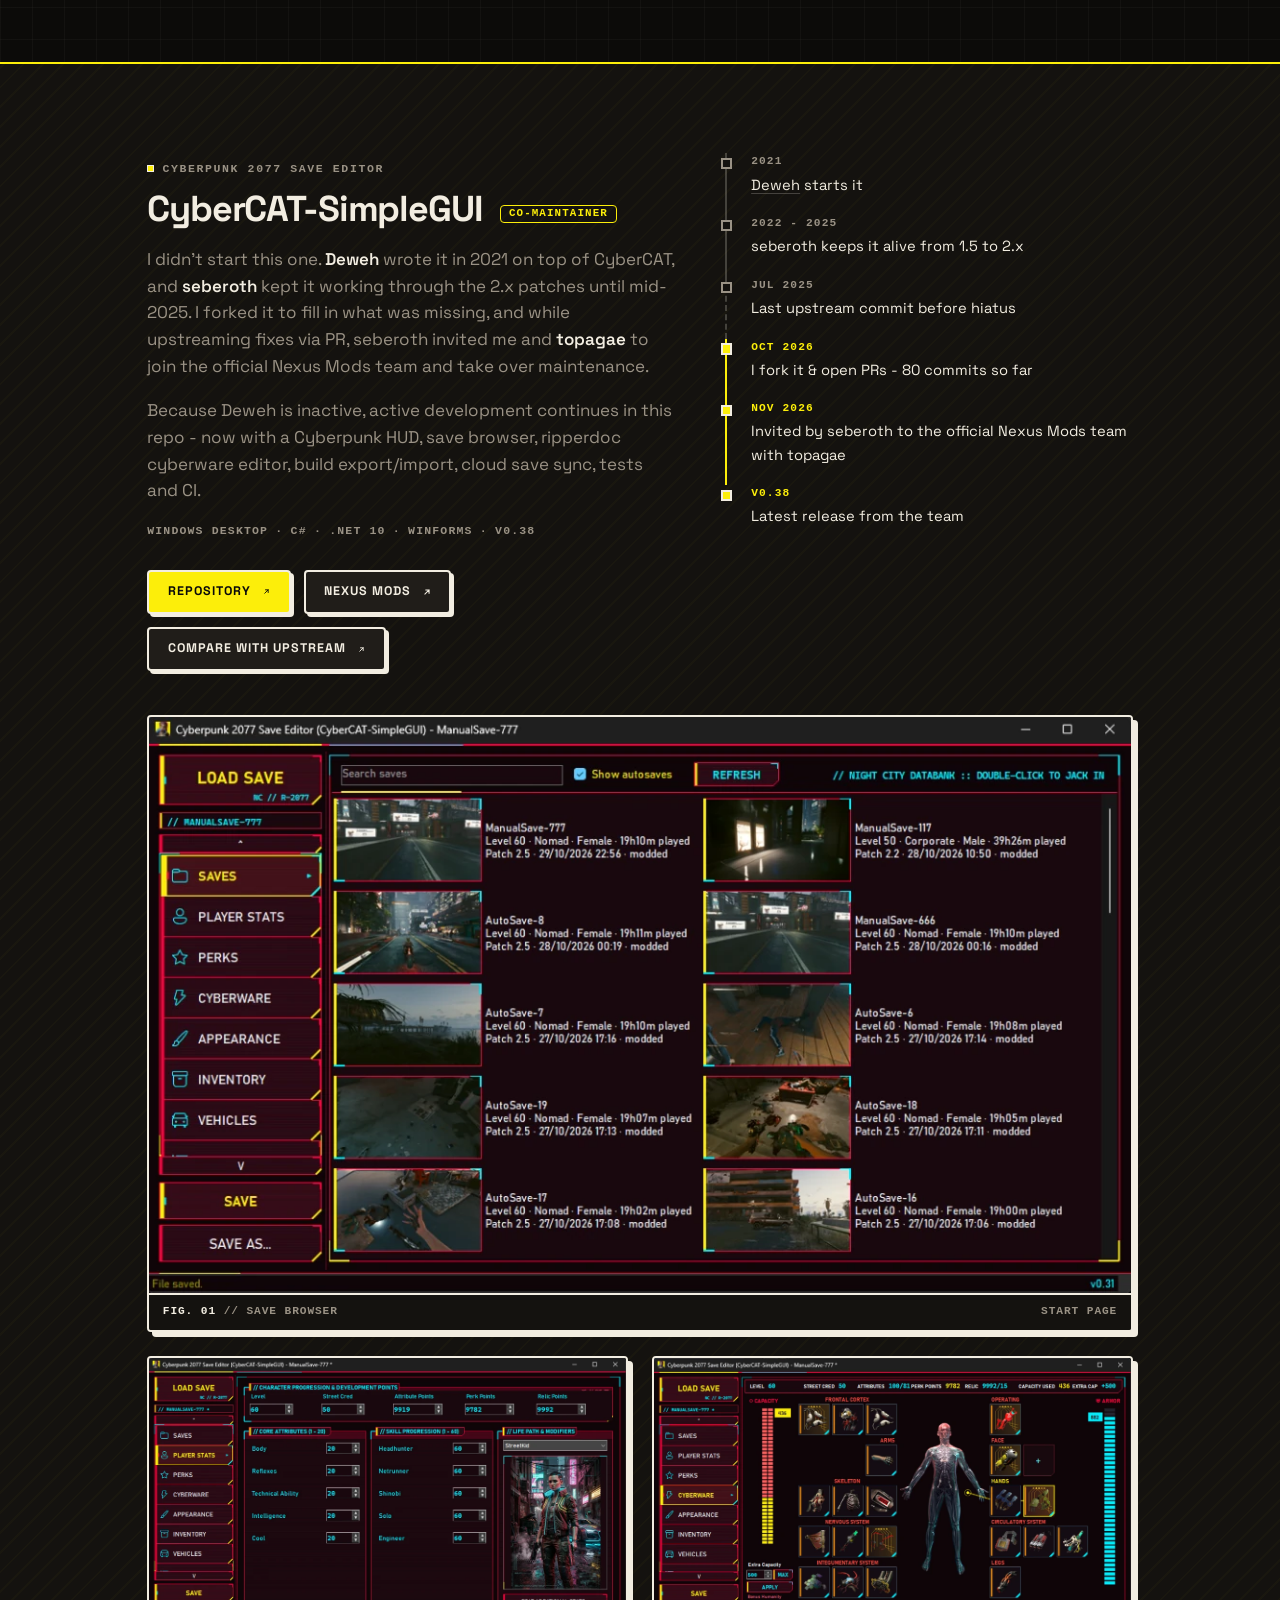
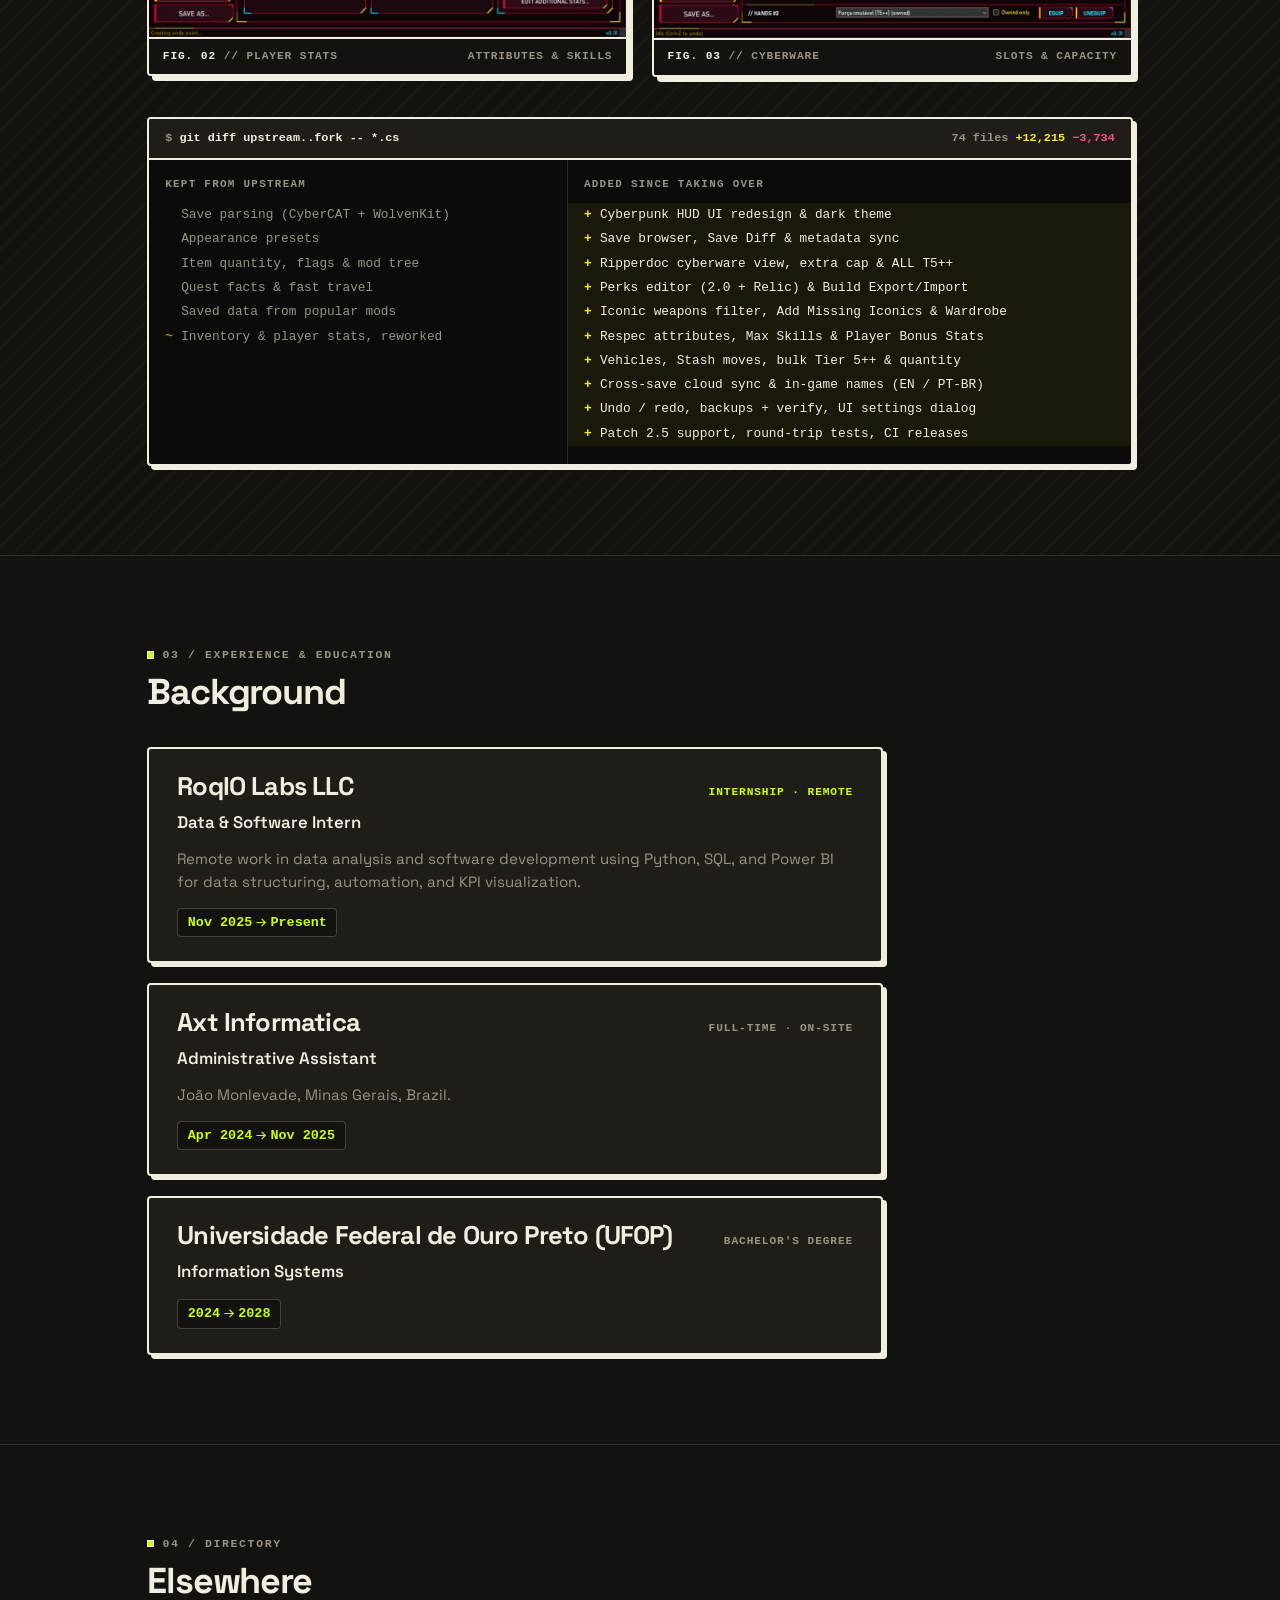
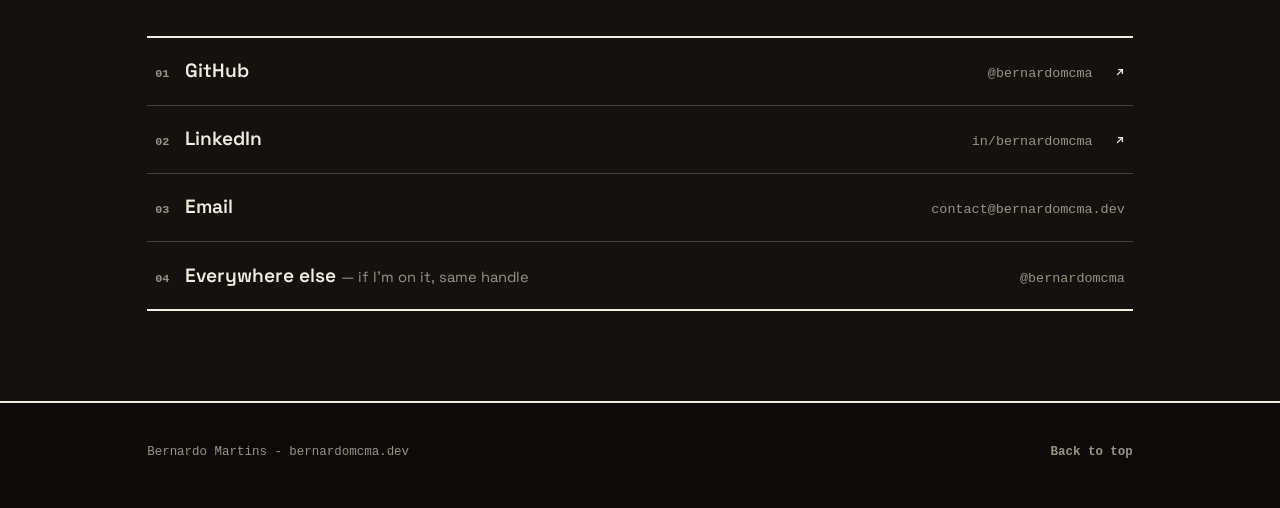
==== commit c62e044e: "feat: add LinkedIn experience and update CyberCAT-SimpleGUI to co-maintainer" ====
--- a/index.html
+++ b/index.html
@@ -5,7 +5,7 @@
 <meta name="viewport" content="width=device-width, initial-scale=1">
 
 <title>Bernardo Martins - software, data, BI</title>
-<meta name="description" content="Bernardo Martins builds software and works with data and BI. Studying Information Systems at UFOP. Projects: Lock In, a published Chrome extension for focus sessions; Financial PBI, a personal data and BI system built around his own finances; and his fork of CyberCAT-SimpleGUI, a Cyberpunk 2077 save editor.">
+<meta name="description" content="Bernardo Martins is a Data & Software Intern at RoqIO Labs LLC and studies Information Systems at UFOP. Works with Python, SQL, Power BI, JavaScript, and C#.">
 <meta name="author" content="Bernardo Martins">
 <meta name="theme-color" content="#14120f">
 
@@ -38,7 +38,7 @@
 <link rel="manifest" href="/site.webmanifest">
 
 <link rel="preload" href="/assets/fonts/space-grotesk-latin.woff2" as="font" type="font/woff2" crossorigin>
-<link rel="stylesheet" href="/assets/css/main.css?v=4">
+<link rel="stylesheet" href="/assets/css/main.css?v=6">
 
 <script>document.documentElement.classList.add('js');</script>
 
@@ -49,6 +49,11 @@
   "name": "Bernardo Martins",
   "alternateName": "bernardomcma",
   "url": "https://bernardomcma.dev",
+  "jobTitle": "Data & Software Intern",
+  "worksFor": {
+    "@type": "Organization",
+    "name": "RoqIO Labs LLC"
+  },
   "sameAs": [
     "https://www.linkedin.com/in/bernardomcma/",
     "https://github.com/bernardomcma"
@@ -63,6 +68,7 @@
     "Business Intelligence",
     "Python",
     "SQL",
+    "Power BI",
     "JavaScript",
     "C#"
   ]
@@ -81,7 +87,7 @@
       <ul class="sections__list" role="list">
         <li><a href="#about">About</a></li>
         <li><a href="#projects">Projects</a></li>
-        <li><a href="#education">Studying</a></li>
+        <li><a href="#education">Background</a></li>
         <li><a href="#links">Elsewhere</a></li>
       </ul>
     </nav>
@@ -141,12 +147,12 @@
         </div>
         <dl class="spec-dl">
           <div class="spec-row">
-            <dt>Focus</dt>
-            <dd>Software, Data &amp; BI</dd>
+            <dt>Role</dt>
+            <dd>Intern @ RoqIO Labs</dd>
           </div>
           <div class="spec-row">
             <dt>Core stack</dt>
-            <dd>Python · SQL · JS</dd>
+            <dd>Python · SQL · Power BI</dd>
           </div>
           <div class="spec-row">
             <dt>Degree</dt>
@@ -157,7 +163,7 @@
             <dd>Lock In · Financial PBI</dd>
           </div>
           <div class="spec-row">
-            <dt>Maintaining</dt>
+            <dt>Co-maintaining</dt>
             <dd>CyberCAT-SimpleGUI</dd>
           </div>
         </dl>
@@ -176,10 +182,10 @@
       </div>
       <div class="about__grid reveal">
         <div class="prose measure">
-          <p>I'm studying Information Systems at UFOP, where I've been getting deeper into software, data and BI. I'm expected to graduate in 2028.</p>
-          <p>Most of what I do revolves around <strong>Python</strong>, <strong>SQL</strong> and <strong>JavaScript</strong>, usually building things to solve problems I actually have.</p>
-          <p>I also spent some time in <strong>Toronto, Canada</strong>, where I had the chance to study and experience life somewhere very different from home.</p>
-          <p>That's pretty much how I ended up with the projects below: one blocks the sites I kept going back to, one runs my finances, and one is a game save editor I liked too much to let it stall.</p>
+          <p>I'm a Data &amp; Software Intern at <strong>RoqIO Labs LLC</strong> (remote) and a Bachelor of Information Systems student at <strong>UFOP</strong>, expected to graduate in 2028.</p>
+          <p>Day to day I work with <strong>Python</strong>, <strong>SQL</strong> and <strong>Power BI</strong>, turning raw data into structured pipelines, automations and KPIs. Outside of work I build tools to solve problems I actually have.</p>
+          <p>I also spent time studying and living in <strong>Toronto, Canada</strong>, and speak both Portuguese and English fluently.</p>
+          <p>That's pretty much how I ended up with the projects below: one blocks the sites I kept going back to, one runs my finances, and one is a game save editor where I ended up joining the official team.</p>
         </div>
 
         <aside class="about__specs box" aria-label="Technical stack and background">
@@ -187,16 +193,20 @@
           <div class="tag-cluster">
             <span class="tag tag--accent">Python</span>
             <span class="tag tag--accent">SQL</span>
-            <span class="tag tag--accent">JavaScript</span>
+            <span class="tag tag--accent">Power BI</span>
+            <span class="tag">DAX</span>
+            <span class="tag">PostgreSQL</span>
+            <span class="tag">JavaScript</span>
             <span class="tag">C# / .NET</span>
-            <span class="tag">PostgreSQL</span>
-            <span class="tag">Power BI</span>
-            <span class="tag">DAX</span>
+            <span class="tag">ETL Pipelines</span>
             <span class="tag">Chrome MV3</span>
-            <span class="tag">ETL Pipelines</span>
+            <span class="tag">Git</span>
           </div>
           <div class="about__meta-list">
+            <p><strong>Role:</strong> Data &amp; Software Intern at RoqIO Labs LLC</p>
             <p><strong>University:</strong> Federal University of Ouro Preto (UFOP)</p>
+            <p><strong>Location:</strong> João Monlevade, MG · Brazil</p>
+            <p><strong>Languages:</strong> Portuguese (Native) · English (Fluent)</p>
             <p><strong>International:</strong> Study &amp; living experience in Toronto, Canada</p>
           </div>
         </aside>
@@ -311,26 +321,29 @@
       </div>
     </div>
 
-    <!-- CyberCAT-SimpleGUI - a fork, so the band leads with lineage and shows
-         the work as a diff against upstream instead of claiming the whole thing. -->
+    <!-- CyberCAT-SimpleGUI - started as a fork, then invited by seberoth to join
+         the official Nexus Mods team alongside topagae and take over maintenance. -->
     <div class="band band--cyber">
       <div class="shell">
         <div class="reveal">
           <div class="cyber__grid">
             <div>
               <p class="label" style="margin-bottom: 0.75rem;">Cyberpunk 2077 Save Editor</p>
-              <h3>CyberCAT-SimpleGUI <span class="cyber__fork">Fork</span></h3>
+              <h3>CyberCAT-SimpleGUI <span class="cyber__fork">Co-maintainer</span></h3>
 
               <div class="prose measure project__body">
-                <p>I didn't start this one. <strong>Deweh</strong> wrote it in 2021 on top of CyberCAT, and <strong>seberoth</strong> kept it working through the 2.x patches until mid-2025. I really like it, but kept running into what it couldn't do - so I forked it and started filling in the gaps.</p>
-                <p>Now it opens saves from a browser, edits perks, cyberware and vehicles, backs up before it writes, and has tests and CI behind it.</p>
-              </div>
-
-              <p class="project__meta">Windows desktop <span aria-hidden="true">·</span> C# <span aria-hidden="true">·</span> .NET 10 <span aria-hidden="true">·</span> WinForms <span aria-hidden="true">·</span> <span data-cyber-ver>v0.32</span></p>
+                <p>I didn't start this one. <strong>Deweh</strong> wrote it in 2021 on top of CyberCAT, and <strong>seberoth</strong> kept it working through the 2.x patches until mid-2025. I forked it to fill in what was missing, and while upstreaming fixes via PR, seberoth invited me and <strong>topagae</strong> to join the official Nexus Mods team and take over maintenance.</p>
+                <p>Because Deweh is inactive, active development continues in this repo - now with a Cyberpunk HUD, save browser, ripperdoc cyberware editor, build export/import, cloud save sync, tests and CI.</p>
+              </div>
+
+              <p class="project__meta">Windows desktop <span aria-hidden="true">·</span> C# <span aria-hidden="true">·</span> .NET 10 <span aria-hidden="true">·</span> WinForms <span aria-hidden="true">·</span> <span data-cyber-ver>v0.38</span></p>
 
               <p class="project__actions">
                 <a class="btn btn--primary" href="https://github.com/bernardomcma/CyberCAT-SimpleGUI" target="_blank" rel="noopener noreferrer">
-                  My fork<span class="visually-hidden"> on GitHub (opens in a new tab)</span><span class="arrow" aria-hidden="true"></span>
+                  Repository<span class="visually-hidden"> on GitHub (opens in a new tab)</span><span class="arrow" aria-hidden="true"></span>
+                </a>
+                <a class="btn" href="https://www.nexusmods.com/cyberpunk2077/mods/36532" target="_blank" rel="noopener noreferrer">
+                  Nexus Mods<span class="visually-hidden"> official mod page (opens in a new tab)</span><span class="arrow" aria-hidden="true"></span>
                 </a>
                 <a class="btn" href="https://github.com/Deweh/CyberCAT-SimpleGUI/compare/master...bernardomcma:CyberCAT-SimpleGUI:master" target="_blank" rel="noopener noreferrer">
                   Compare with upstream<span class="visually-hidden"> on GitHub (opens in a new tab)</span><span class="arrow" aria-hidden="true"></span>
@@ -349,15 +362,19 @@
               </li>
               <li class="lineage__item lineage__item--gap">
                 <span class="lineage__when">Jul 2025</span>
-                <span class="lineage__what">Last upstream commit</span>
+                <span class="lineage__what">Last upstream commit before hiatus</span>
               </li>
               <li class="lineage__item lineage__item--mine">
-                <span class="lineage__when">2026</span>
-                <span class="lineage__what">I fork it - <span data-cyber-commits>48</span> commits so far</span>
+                <span class="lineage__when">Oct 2026</span>
+                <span class="lineage__what">I fork it &amp; open PRs - <span data-cyber-commits>80</span> commits so far</span>
               </li>
               <li class="lineage__item lineage__item--mine">
-                <span class="lineage__when" data-cyber-ver>v0.32</span>
-                <span class="lineage__what">Latest release from the fork</span>
+                <span class="lineage__when">Nov 2026</span>
+                <span class="lineage__what">Invited by seberoth to the official Nexus Mods team with topagae</span>
+              </li>
+              <li class="lineage__item lineage__item--mine">
+                <span class="lineage__when" data-cyber-ver>v0.38</span>
+                <span class="lineage__what">Latest release from the team</span>
               </li>
             </ol>
           </div>
@@ -393,7 +410,7 @@
           <div class="ledger">
             <p class="ledger__head">
               <span class="ledger__cmd">git diff upstream..fork -- *.cs</span>
-              <span class="ledger__stat"><span data-cyber-files>57</span> files <span class="add" data-cyber-add>+8,458</span> <span class="del" data-cyber-del>−3,634</span></span>
+              <span class="ledger__stat"><span data-cyber-files>74</span> files <span class="add" data-cyber-add>+12,215</span> <span class="del" data-cyber-del>−3,734</span></span>
             </p>
             <div class="ledger__body">
               <div class="ledger__col">
@@ -408,18 +425,18 @@
                 </ul>
               </div>
               <div class="ledger__col">
-                <p class="ledger__title">Added by me</p>
+                <p class="ledger__title">Added since taking over</p>
                 <ul role="list">
                   <li class="ledger__line ledger__line--add" data-sign="+">Cyberpunk HUD UI redesign &amp; dark theme</li>
-                  <li class="ledger__line ledger__line--add" data-sign="+">Save browser as the start page</li>
-                  <li class="ledger__line ledger__line--add" data-sign="+">Ripperdoc cyberware view, extra capacity</li>
-                  <li class="ledger__line ledger__line--add" data-sign="+">Perks editor for the 2.0 skill trees</li>
-                  <li class="ledger__line ledger__line--add" data-sign="+">Vehicles: unlock / lock, with names</li>
-                  <li class="ledger__line ledger__line--add" data-sign="+">Stash moves, bulk Tier 5++ &amp; quantity</li>
-                  <li class="ledger__line ledger__line--add" data-sign="+">In-game item names (EN / PT-BR) &amp; rarity</li>
-                  <li class="ledger__line ledger__line--add" data-sign="+">Undo / redo (Ctrl+Z / Y), backups + verify</li>
-                  <li class="ledger__line ledger__line--add" data-sign="+">Patch 2.5 support, update checker</li>
-                  <li class="ledger__line ledger__line--add" data-sign="+">Round-trip tests, CI releases, logs</li>
+                  <li class="ledger__line ledger__line--add" data-sign="+">Save browser, Save Diff &amp; metadata sync</li>
+                  <li class="ledger__line ledger__line--add" data-sign="+">Ripperdoc cyberware view, extra cap &amp; ALL T5++</li>
+                  <li class="ledger__line ledger__line--add" data-sign="+">Perks editor (2.0 + Relic) &amp; Build Export/Import</li>
+                  <li class="ledger__line ledger__line--add" data-sign="+">Iconic weapons filter, Add Missing Iconics &amp; Wardrobe</li>
+                  <li class="ledger__line ledger__line--add" data-sign="+">Respec attributes, Max Skills &amp; Player Bonus Stats</li>
+                  <li class="ledger__line ledger__line--add" data-sign="+">Vehicles, Stash moves, bulk Tier 5++ &amp; quantity</li>
+                  <li class="ledger__line ledger__line--add" data-sign="+">Cross-save cloud sync &amp; in-game names (EN / PT-BR)</li>
+                  <li class="ledger__line ledger__line--add" data-sign="+">Undo / redo, backups + verify, UI settings dialog</li>
+                  <li class="ledger__line ledger__line--add" data-sign="+">Patch 2.5 support, round-trip tests, CI releases</li>
                 </ul>
               </div>
             </div>
@@ -431,19 +448,41 @@
     <!-- TODO: next project goes here, as another .band inside this section. -->
   </section>
 
-  <!-- ===================== Studying ===================== -->
+  <!-- ===================== Experience & Education ===================== -->
   <section class="band" id="education" aria-labelledby="education-heading">
     <div class="shell">
       <div class="band__head">
-        <span class="label">03 / Education</span>
-        <h2 id="education-heading">Studying</h2>
-      </div>
-      <div class="edu reveal">
-        <h3 class="edu__where">Universidade Federal de Ouro Preto (UFOP)</h3>
-        <p class="edu__course">Bachelor of Information Systems</p>
-        <p class="edu__when">2024<span class="arrow-r" aria-hidden="true"></span>2028</p>
-      </div>
-      <!-- TODO: experience entries go here, same shape as .edu above. -->
+        <span class="label">03 / Experience &amp; Education</span>
+        <h2 id="education-heading">Background</h2>
+      </div>
+      <div class="edu-list reveal">
+        <article class="edu">
+          <div class="edu__top">
+            <h3 class="edu__where">RoqIO Labs LLC</h3>
+            <span class="edu__tag edu__tag--current">Internship · Remote</span>
+          </div>
+          <p class="edu__course">Data &amp; Software Intern</p>
+          <p class="edu__desc">Remote work in data analysis and software development using Python, SQL, and Power BI for data structuring, automation, and KPI visualization.</p>
+          <p class="edu__when">Nov 2025<span class="arrow-r" aria-hidden="true"></span>Present</p>
+        </article>
+        <article class="edu">
+          <div class="edu__top">
+            <h3 class="edu__where">Axt Informatica</h3>
+            <span class="edu__tag">Full-time · On-site</span>
+          </div>
+          <p class="edu__course">Administrative Assistant</p>
+          <p class="edu__desc">João Monlevade, Minas Gerais, Brazil.</p>
+          <p class="edu__when">Apr 2024<span class="arrow-r" aria-hidden="true"></span>Nov 2025</p>
+        </article>
+        <article class="edu">
+          <div class="edu__top">
+            <h3 class="edu__where">Universidade Federal de Ouro Preto (UFOP)</h3>
+            <span class="edu__tag">Bachelor's Degree</span>
+          </div>
+          <p class="edu__course">Information Systems</p>
+          <p class="edu__when">2024<span class="arrow-r" aria-hidden="true"></span>2028</p>
+        </article>
+      </div>
     </div>
   </section>
 
--- a/assets/css/main.css
+++ b/assets/css/main.css
@@ -901,6 +901,14 @@
   color: var(--ink);
 }
 
+@media (max-width: 520px) {
+  .shot__cap {
+    flex-direction: column;
+    align-items: flex-start;
+    gap: 0.2rem;
+  }
+}
+
 /* -- Financial PBI: same dark system, sunken, instrument-panel ------------- */
 
 .band--data {
@@ -1010,6 +1018,21 @@
 }
 
 .flow .arrow-r { color: var(--ink-soft); }
+
+@media (max-width: 640px) {
+  .flow {
+    flex-direction: column;
+    align-items: stretch;
+    gap: 0.4rem;
+  }
+  .flow__node {
+    justify-content: center;
+  }
+  .flow .arrow-r {
+    align-self: center;
+    transform: rotate(90deg);
+  }
+}
 
 /* -- CyberCAT: a fork, so the band is honest about lineage ----------------
    Same dark system, but the accent swaps to the Cyberpunk yellow the editor
@@ -1207,7 +1230,13 @@
 .ledger__line--add::before { color: var(--lime); }
 .ledger__line--mod::before { color: var(--lime); opacity: 0.6; }
 
-/* -- Studying ------------------------------------------------------------ */
+/* -- Experience & Education ---------------------------------------------- */
+
+.edu-list {
+  display: grid;
+  gap: 1.25rem;
+  max-width: 46rem;
+}
 
 .edu {
   display: grid;
@@ -1217,23 +1246,52 @@
   border-radius: var(--radius);
   background-color: var(--paper-raised);
   box-shadow: 4px 4px 0 var(--ink);
-  max-width: 42rem;
+}
+
+.edu__top {
+  display: flex;
+  flex-wrap: wrap;
+  align-items: baseline;
+  justify-content: space-between;
+  gap: 0.35rem 1rem;
 }
 
 .edu__where {
   font-size: clamp(1.25rem, 1.1rem + 0.8vw, 1.6rem);
 }
 
+.edu__tag {
+  font-family: var(--font-num);
+  font-size: 0.7rem;
+  font-weight: 600;
+  letter-spacing: 0.08em;
+  text-transform: uppercase;
+  color: var(--ink-soft);
+}
+
+.edu__tag--current {
+  color: var(--lime);
+}
+
 .edu__course {
   font-size: 1.05rem;
-  color: var(--ink-soft);
+  font-weight: 600;
+  color: var(--ink);
+}
+
+.edu__desc {
+  margin-top: 0.25rem;
+  font-size: 0.94rem;
+  line-height: 1.55;
+  color: var(--ink-soft);
+  text-wrap: pretty;
 }
 
 .edu__when {
   display: inline-flex;
   align-items: center;
   width: fit-content;
-  margin-top: 0.4rem;
+  margin-top: 0.45rem;
   padding: 0.2rem 0.6rem;
   border: 1px solid var(--ink-rule);
   border-radius: var(--radius);
@@ -1327,7 +1385,8 @@
 }
 
 @media (max-width: 520px) {
-  .rows a .rows__handle { display: none; }
+  .rows a:not([href^="mailto:"]) .rows__handle { display: none; }
+  .rows a[href^="mailto:"] .rows__handle { font-size: 0.78rem; }
   .rows a .arrow { margin-left: auto; }
 }
 
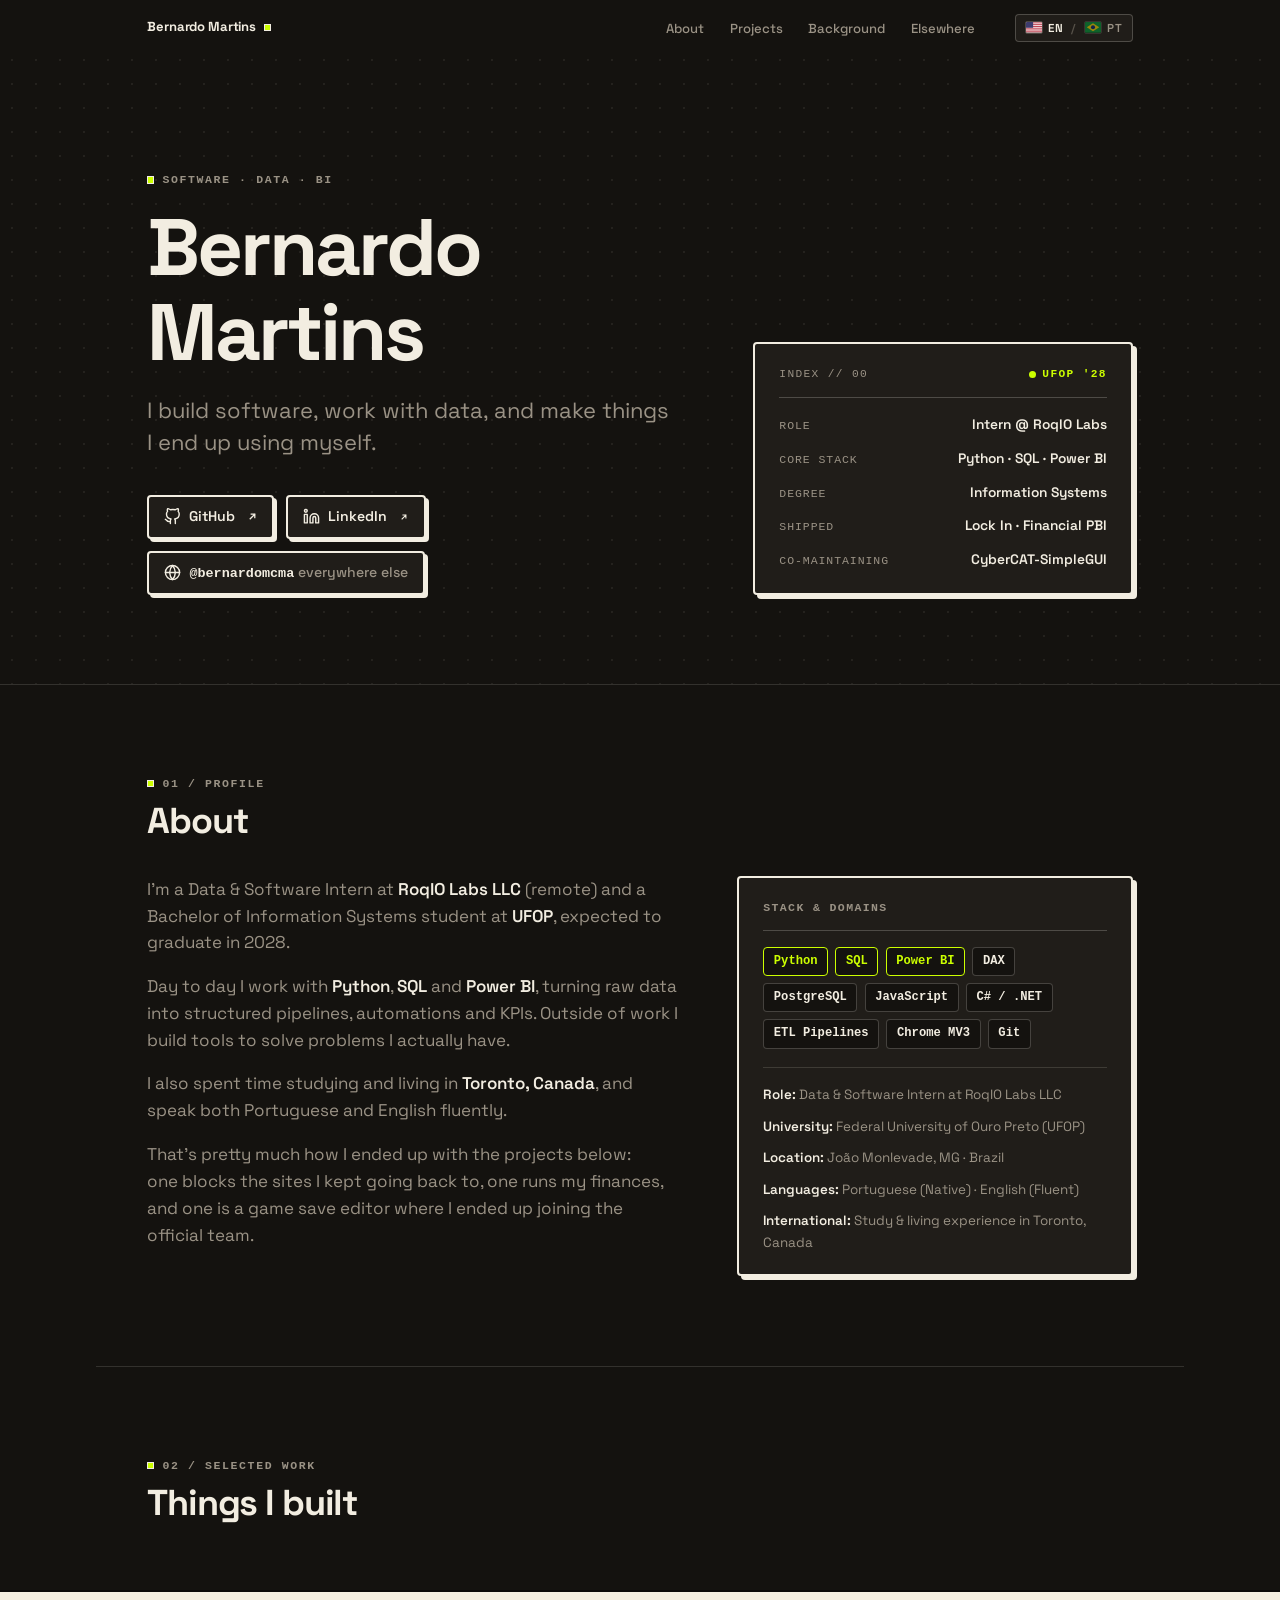
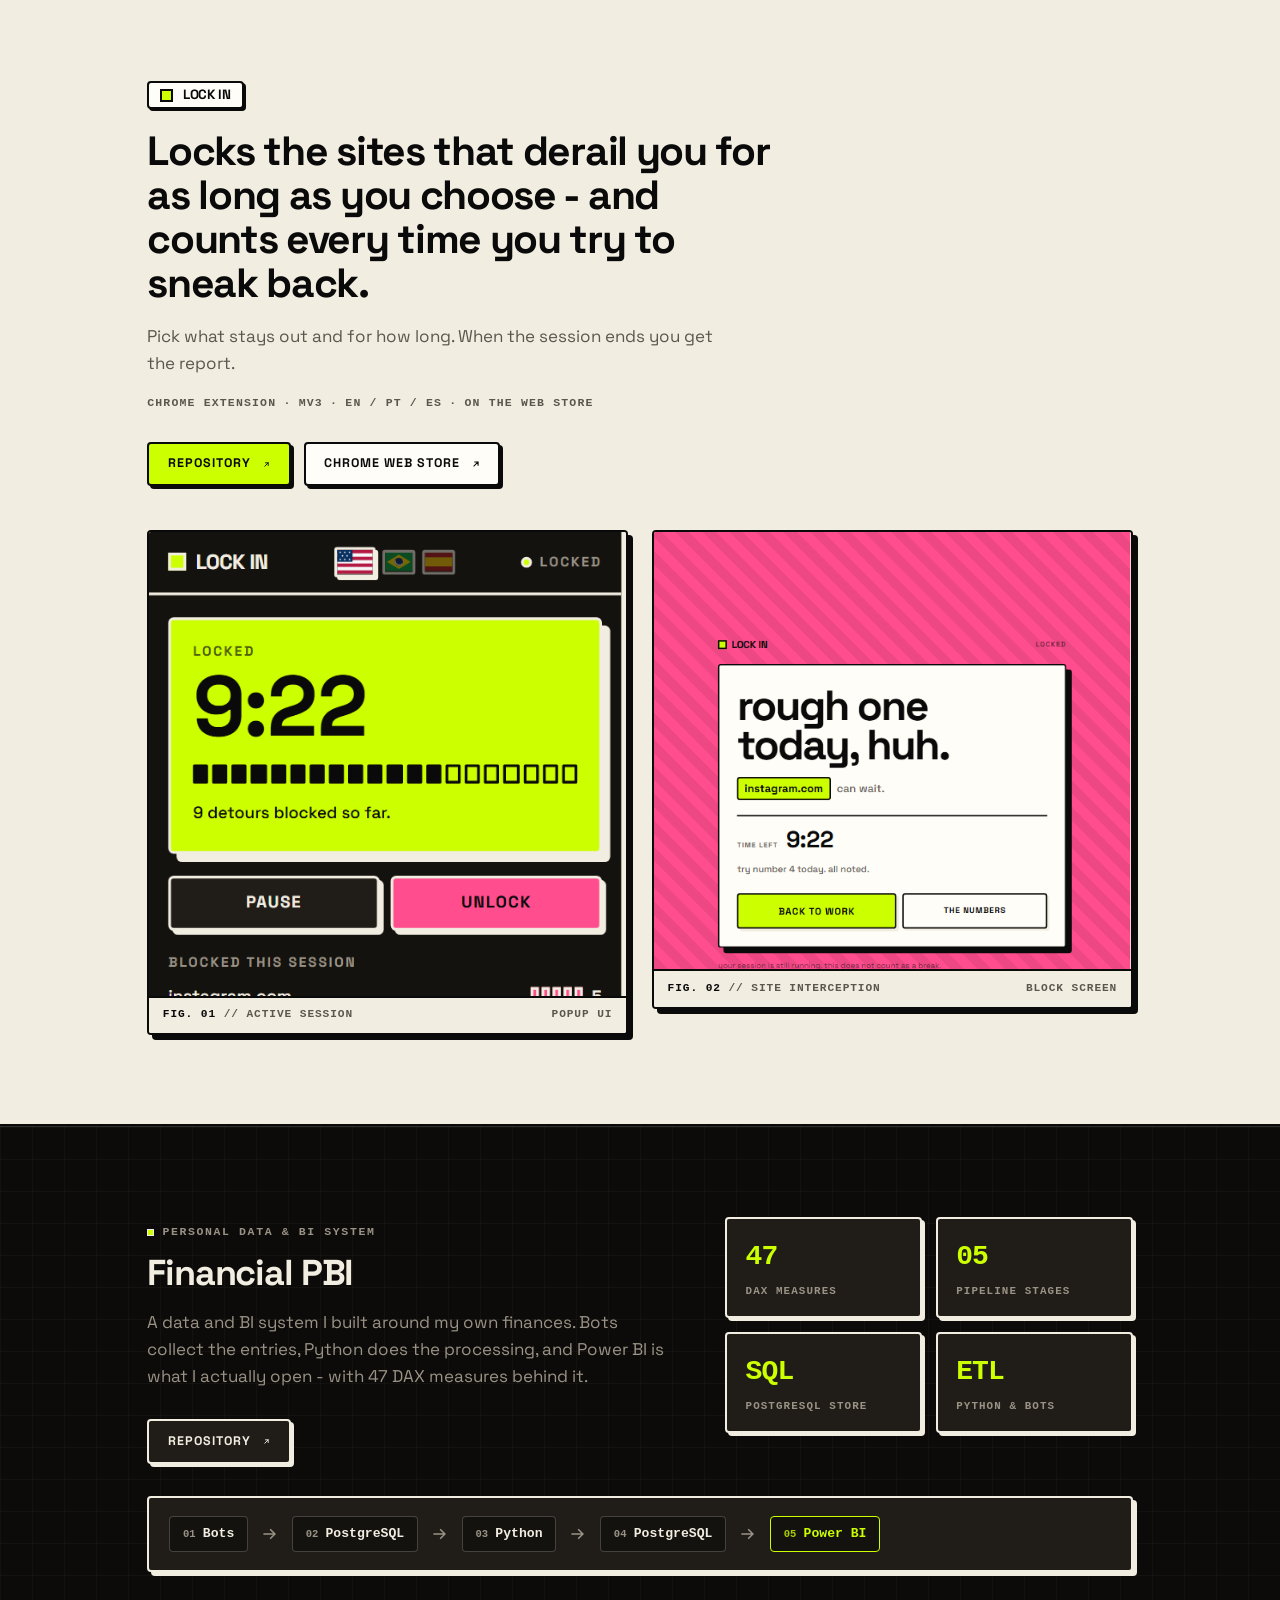
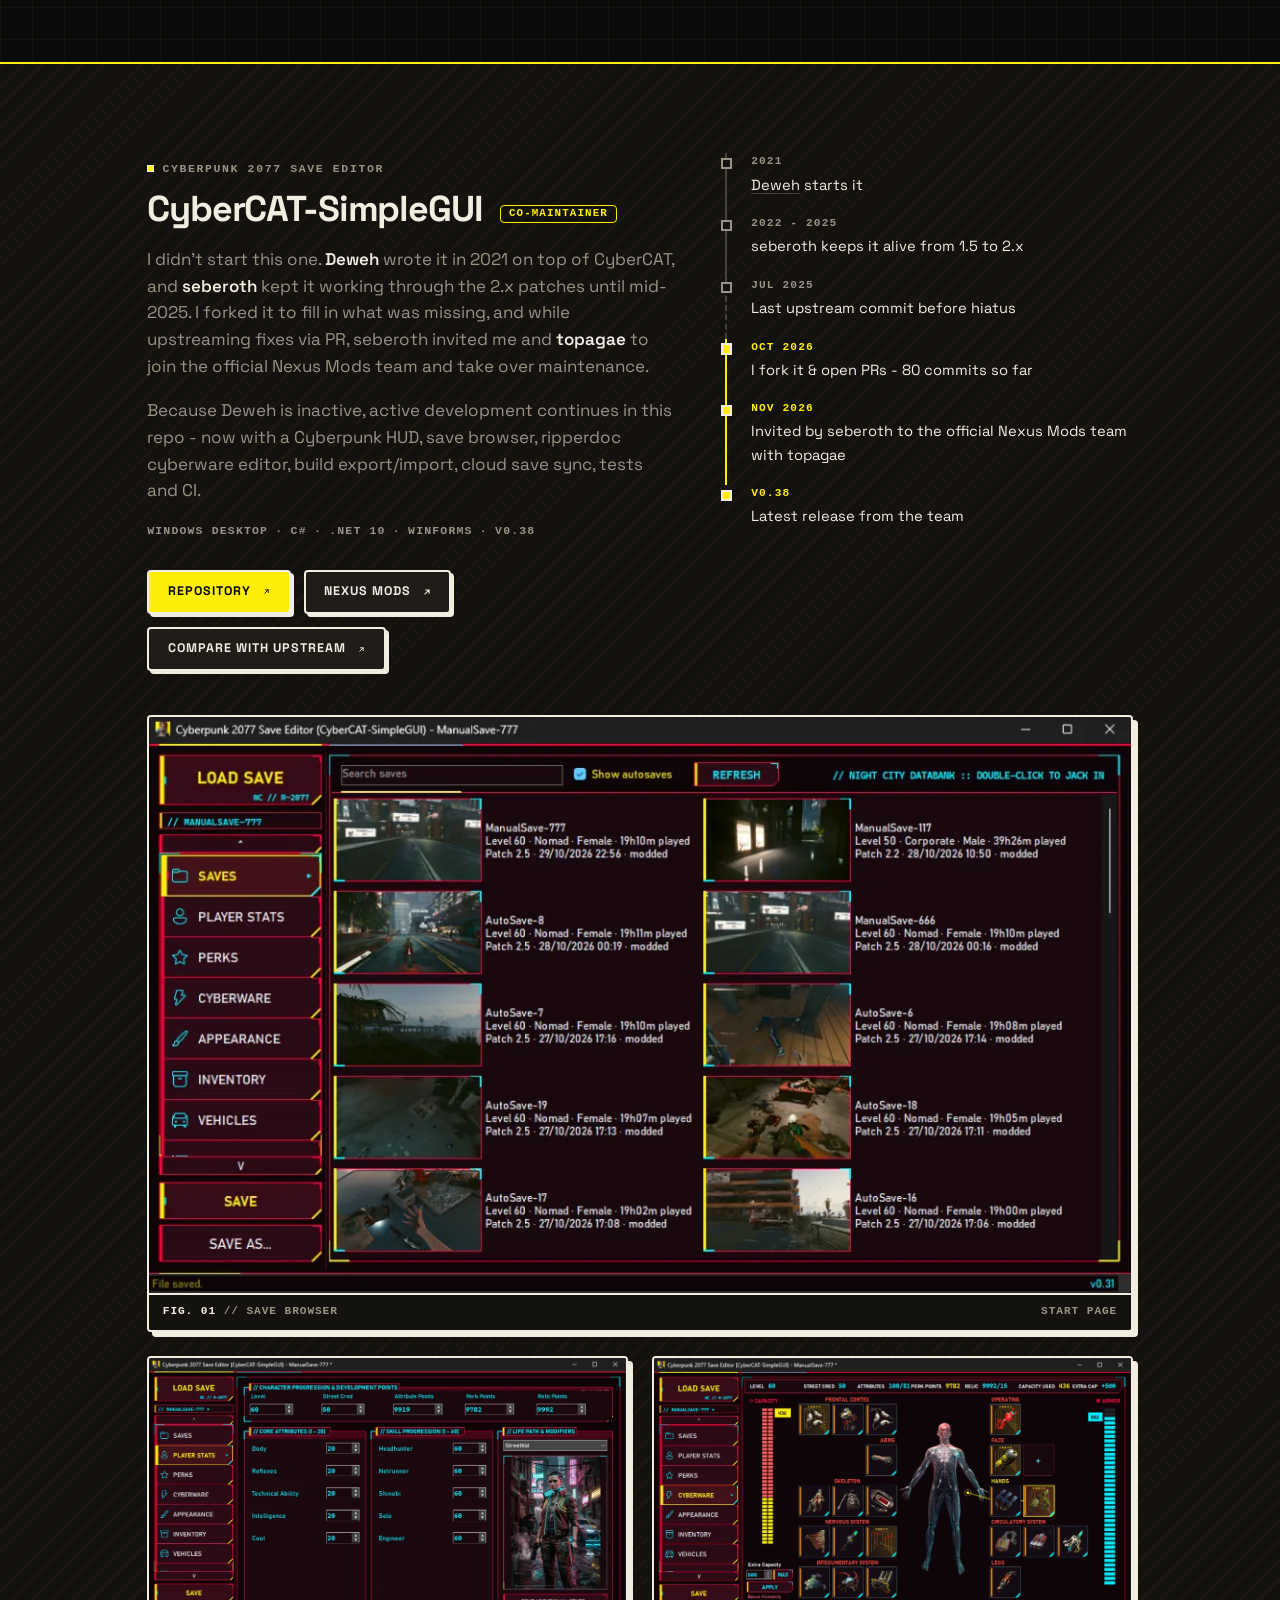
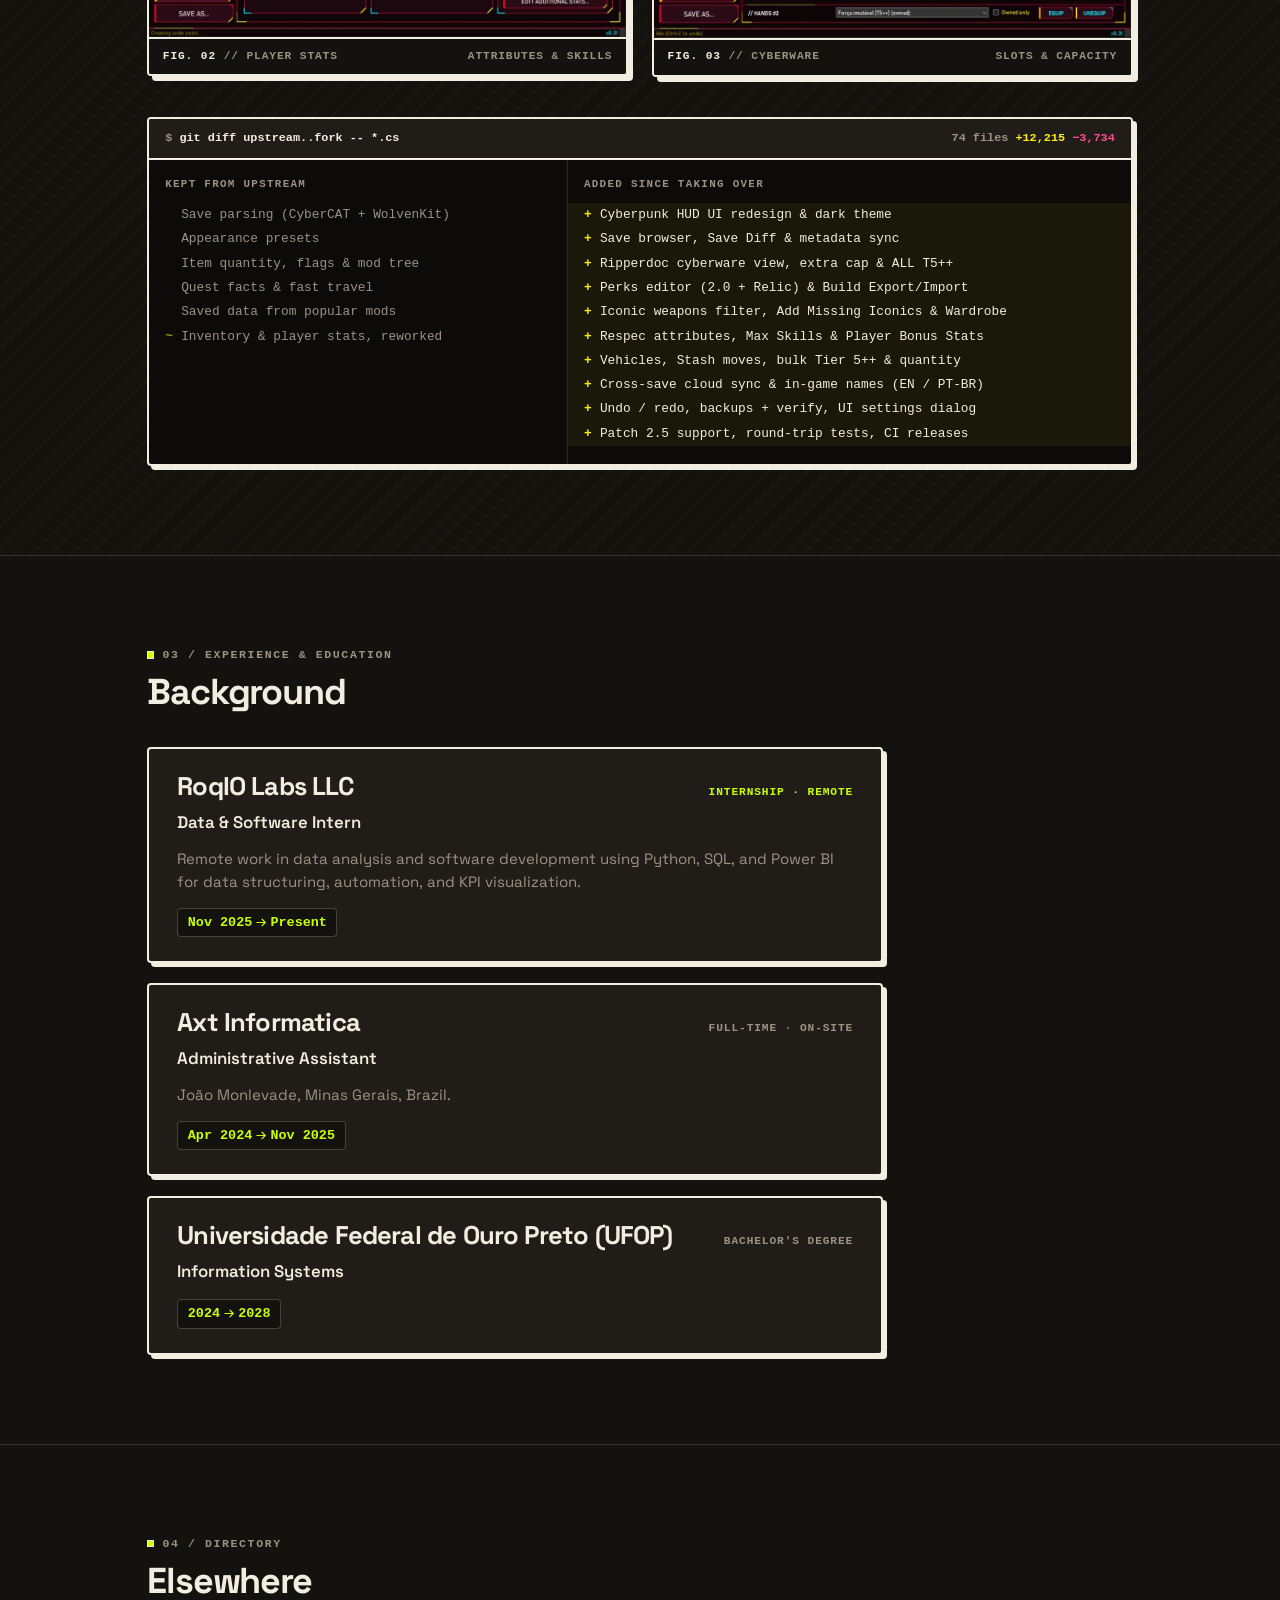
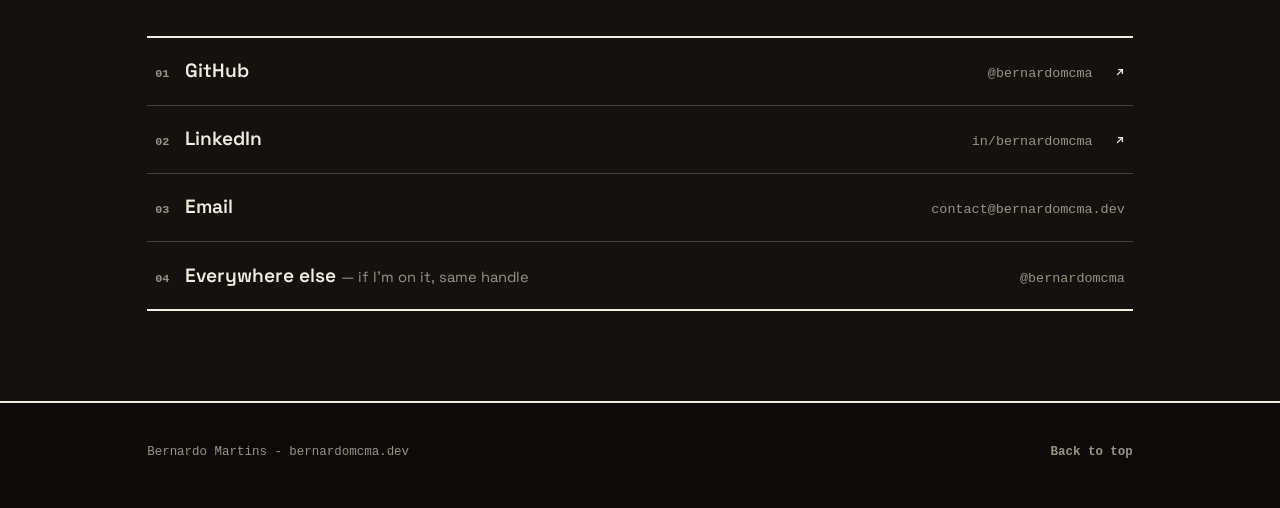
==== commit 6e6a4c3f: "perf: convert Lock In screenshots to lossless WebP, re-encode CyberCAT WebPs, and inline flag SVGs" ====
--- a/index.html
+++ b/index.html
@@ -95,13 +95,13 @@
     <p class="lang">
       <span class="lang__on" aria-current="true">
         <span class="visually-hidden">Current language: </span>
-        <img class="lang__flag" src="https://flagcdn.com/w20/us.png" srcset="https://flagcdn.com/w40/us.png 2x" width="18" height="12" alt="">
+        <svg class="lang__flag" viewBox="0 0 18 12" width="18" height="12" aria-hidden="true"><rect width="18" height="12" fill="#fff"/><path d="M0 1h18M0 3h18M0 5h18M0 7h18M0 9h18M0 11h18" stroke="#b22234" stroke-width="1"/><rect width="8" height="6.5" fill="#3c3b6e"/></svg>
         <span>EN</span>
       </span>
       <span class="lang__sep" aria-hidden="true">/</span>
       <a class="lang__off" href="/pt/" data-lang-link data-lang-base="/pt/" hreflang="pt-BR" lang="pt-BR">
         <span class="visually-hidden">Switch language to </span>
-        <img class="lang__flag" src="https://flagcdn.com/w20/br.png" srcset="https://flagcdn.com/w40/br.png 2x" width="18" height="12" alt="">
+        <svg class="lang__flag" viewBox="0 0 18 12" width="18" height="12" aria-hidden="true"><rect width="18" height="12" fill="#009b3a"/><polygon points="9,1.5 16,6 9,10.5 2,6" fill="#fedf00"/><circle cx="9" cy="6" r="2.3" fill="#002776"/></svg>
         <span>PT</span>
       </a>
     </p>
@@ -255,7 +255,7 @@
 
         <div class="shots">
           <figure class="shot">
-            <img src="/assets/img/lockin/running.png" width="556" height="540" loading="lazy" decoding="async"
+            <img src="/assets/img/lockin/running.webp" width="556" height="540" loading="lazy" decoding="async"
                  alt="The Lock In popup counting down a focus session, with nine attempts blocked so far.">
             <figcaption class="shot__cap">
               <span><strong>Fig. 01</strong> // Active Session</span>
@@ -263,7 +263,7 @@
             </figcaption>
           </figure>
           <figure class="shot">
-            <img src="/assets/img/lockin/blocked.png" width="596" height="546" loading="lazy" decoding="async"
+            <img src="/assets/img/lockin/blocked.webp" width="596" height="546" loading="lazy" decoding="async"
                  alt="Lock In blocking instagram.com mid-session, showing the time left and that this is the fourth try today.">
             <figcaption class="shot__cap">
               <span><strong>Fig. 02</strong> // Site Interception</span>
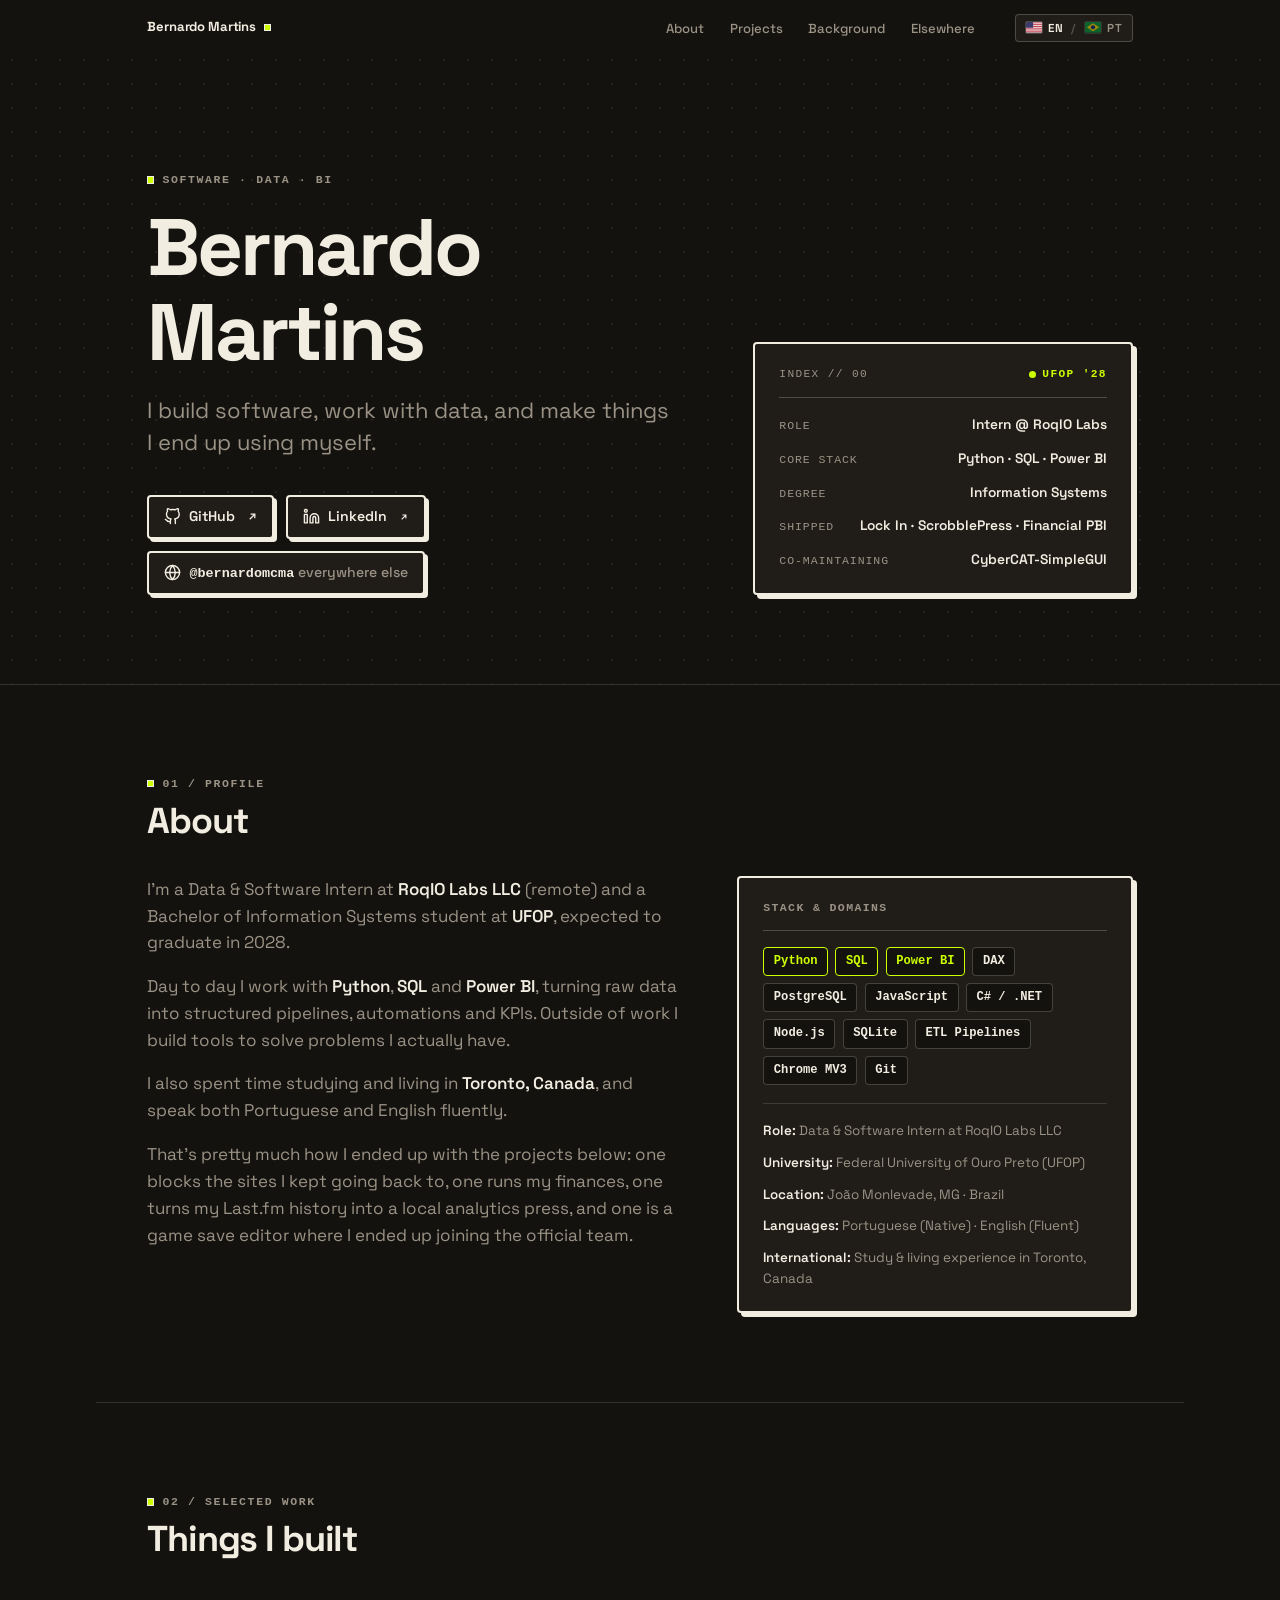
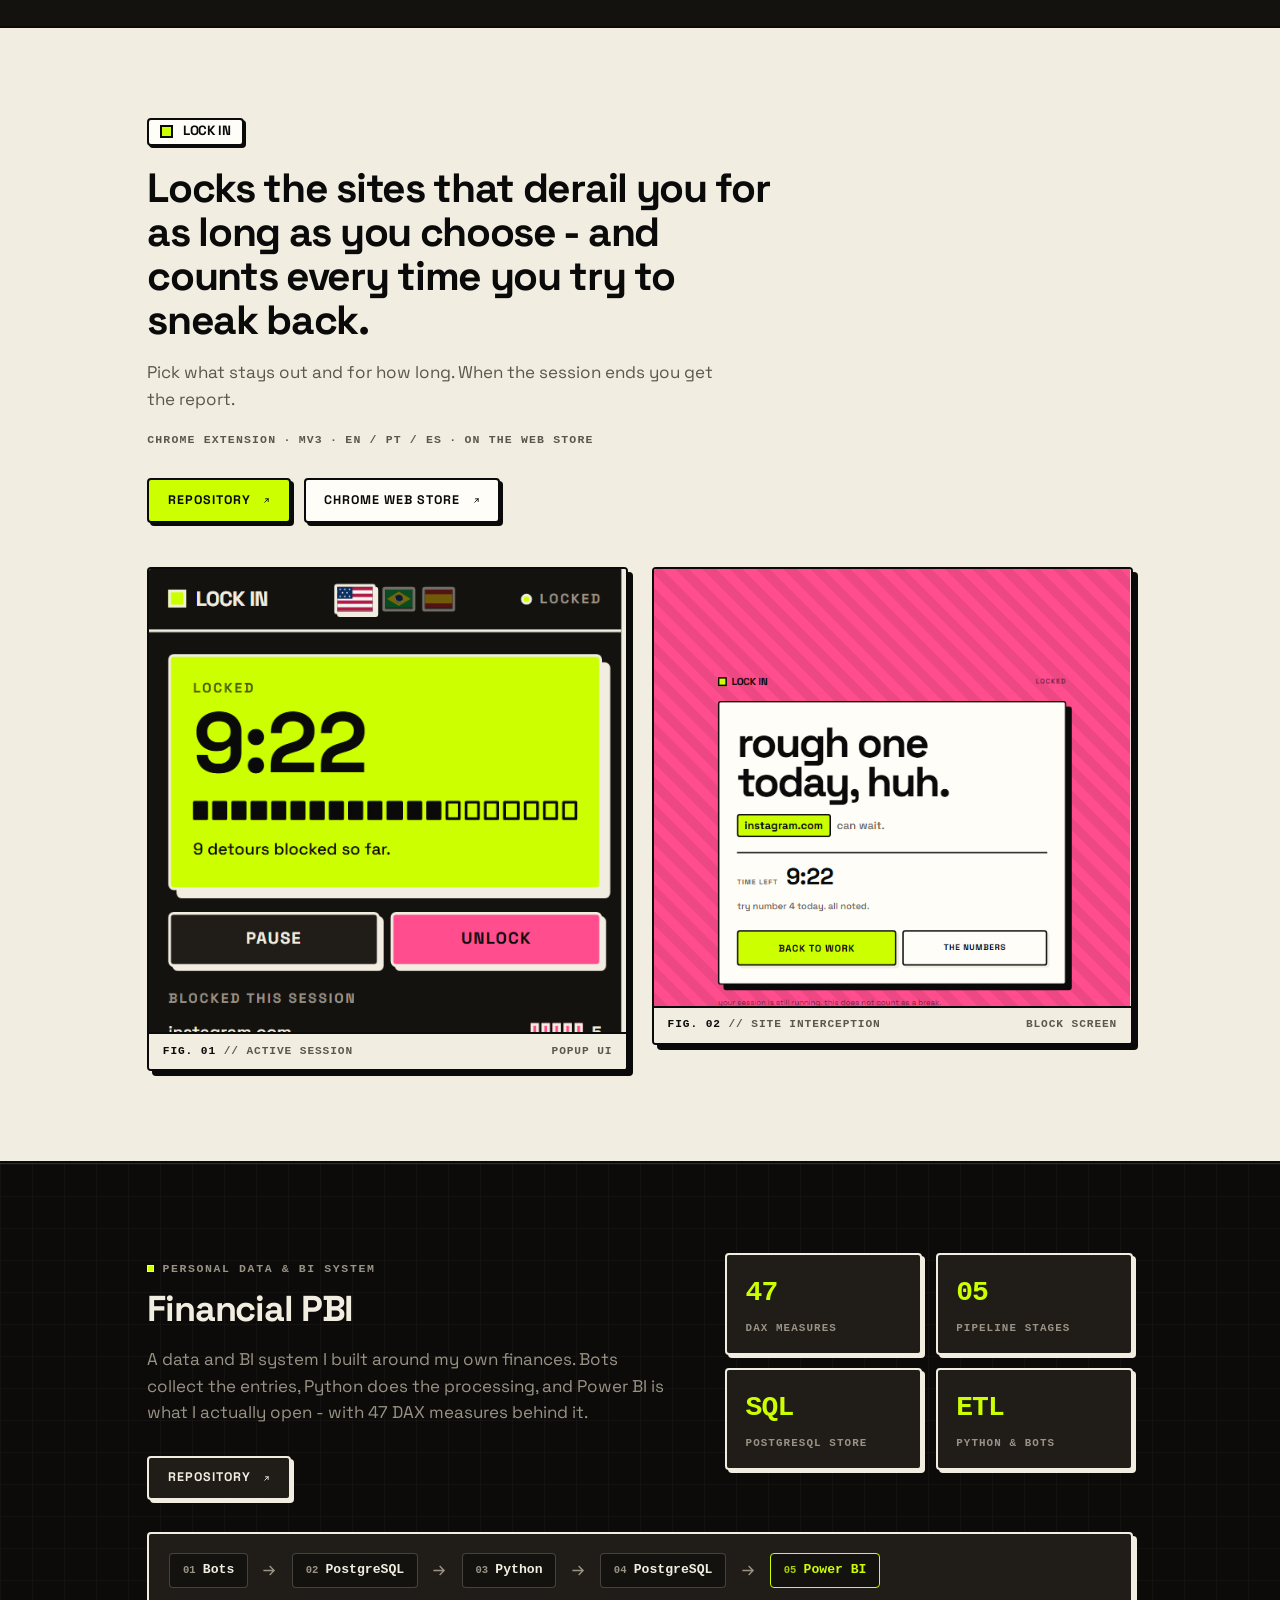
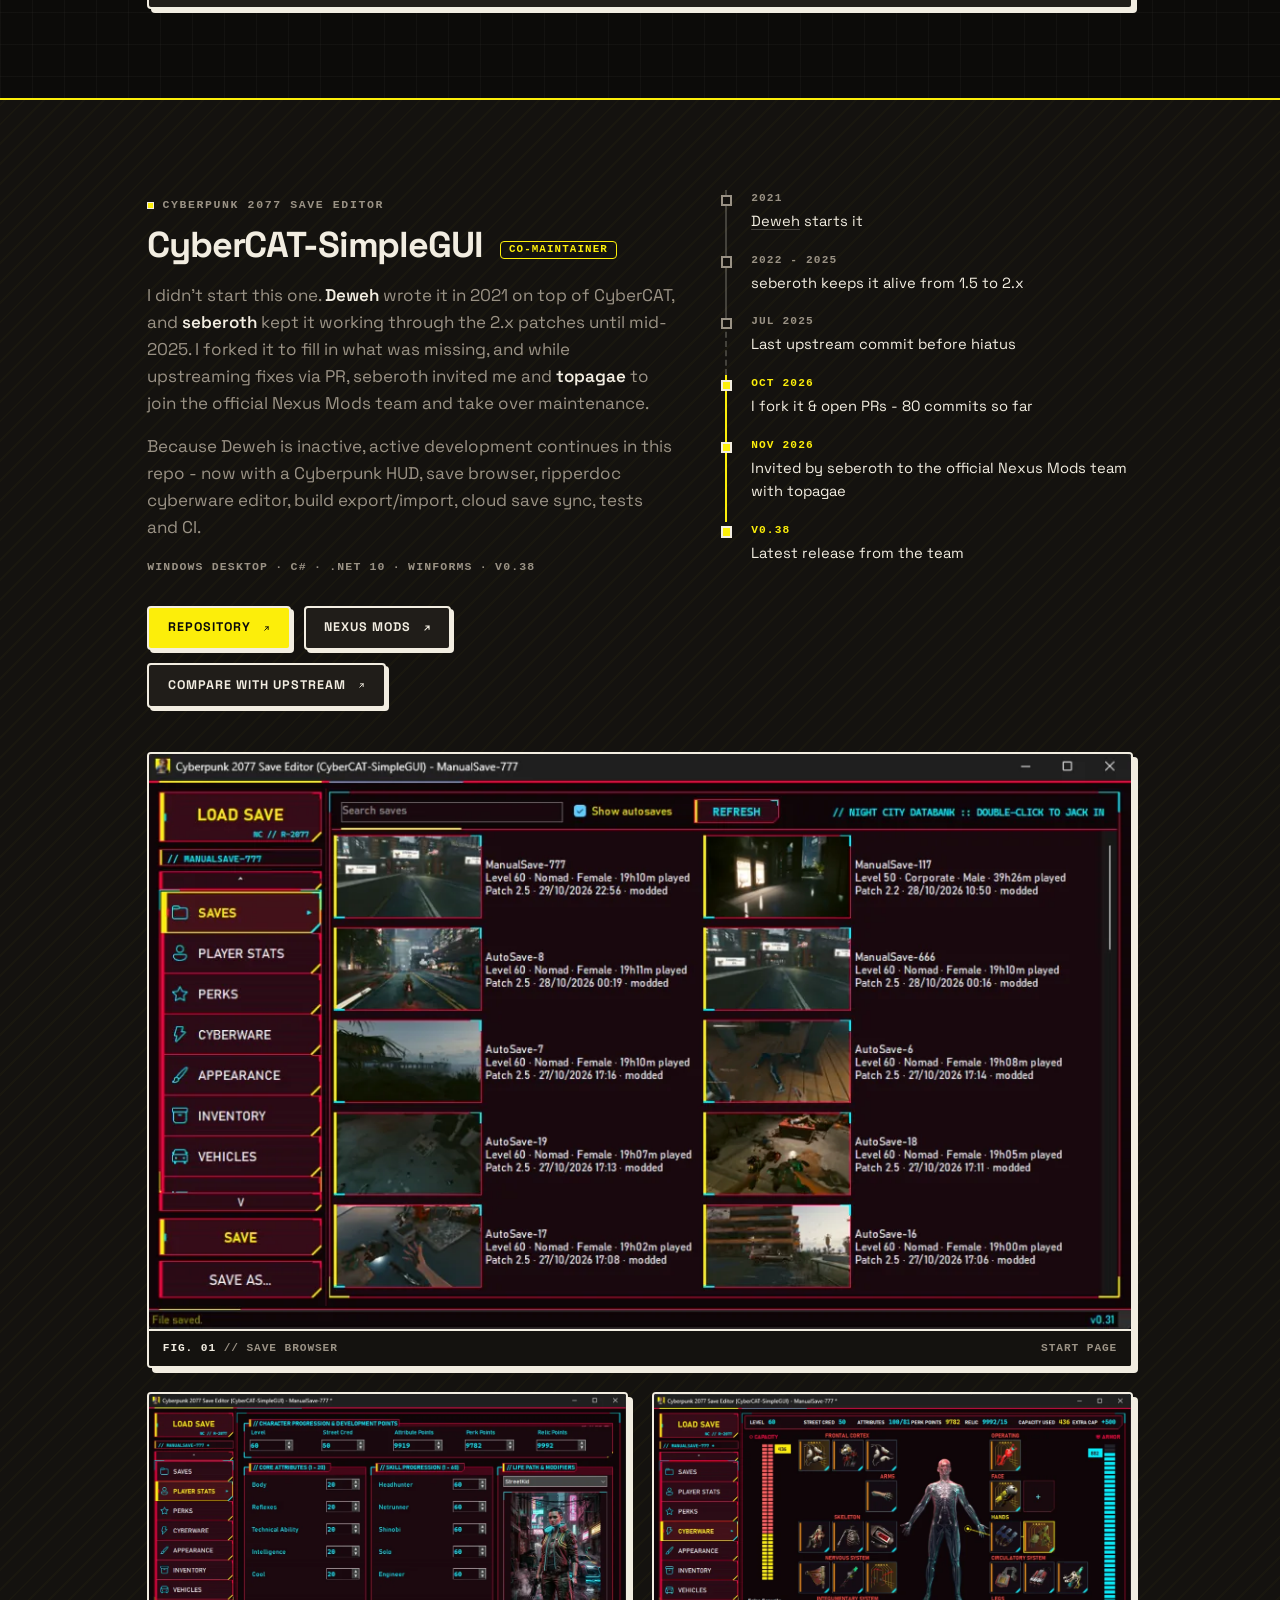
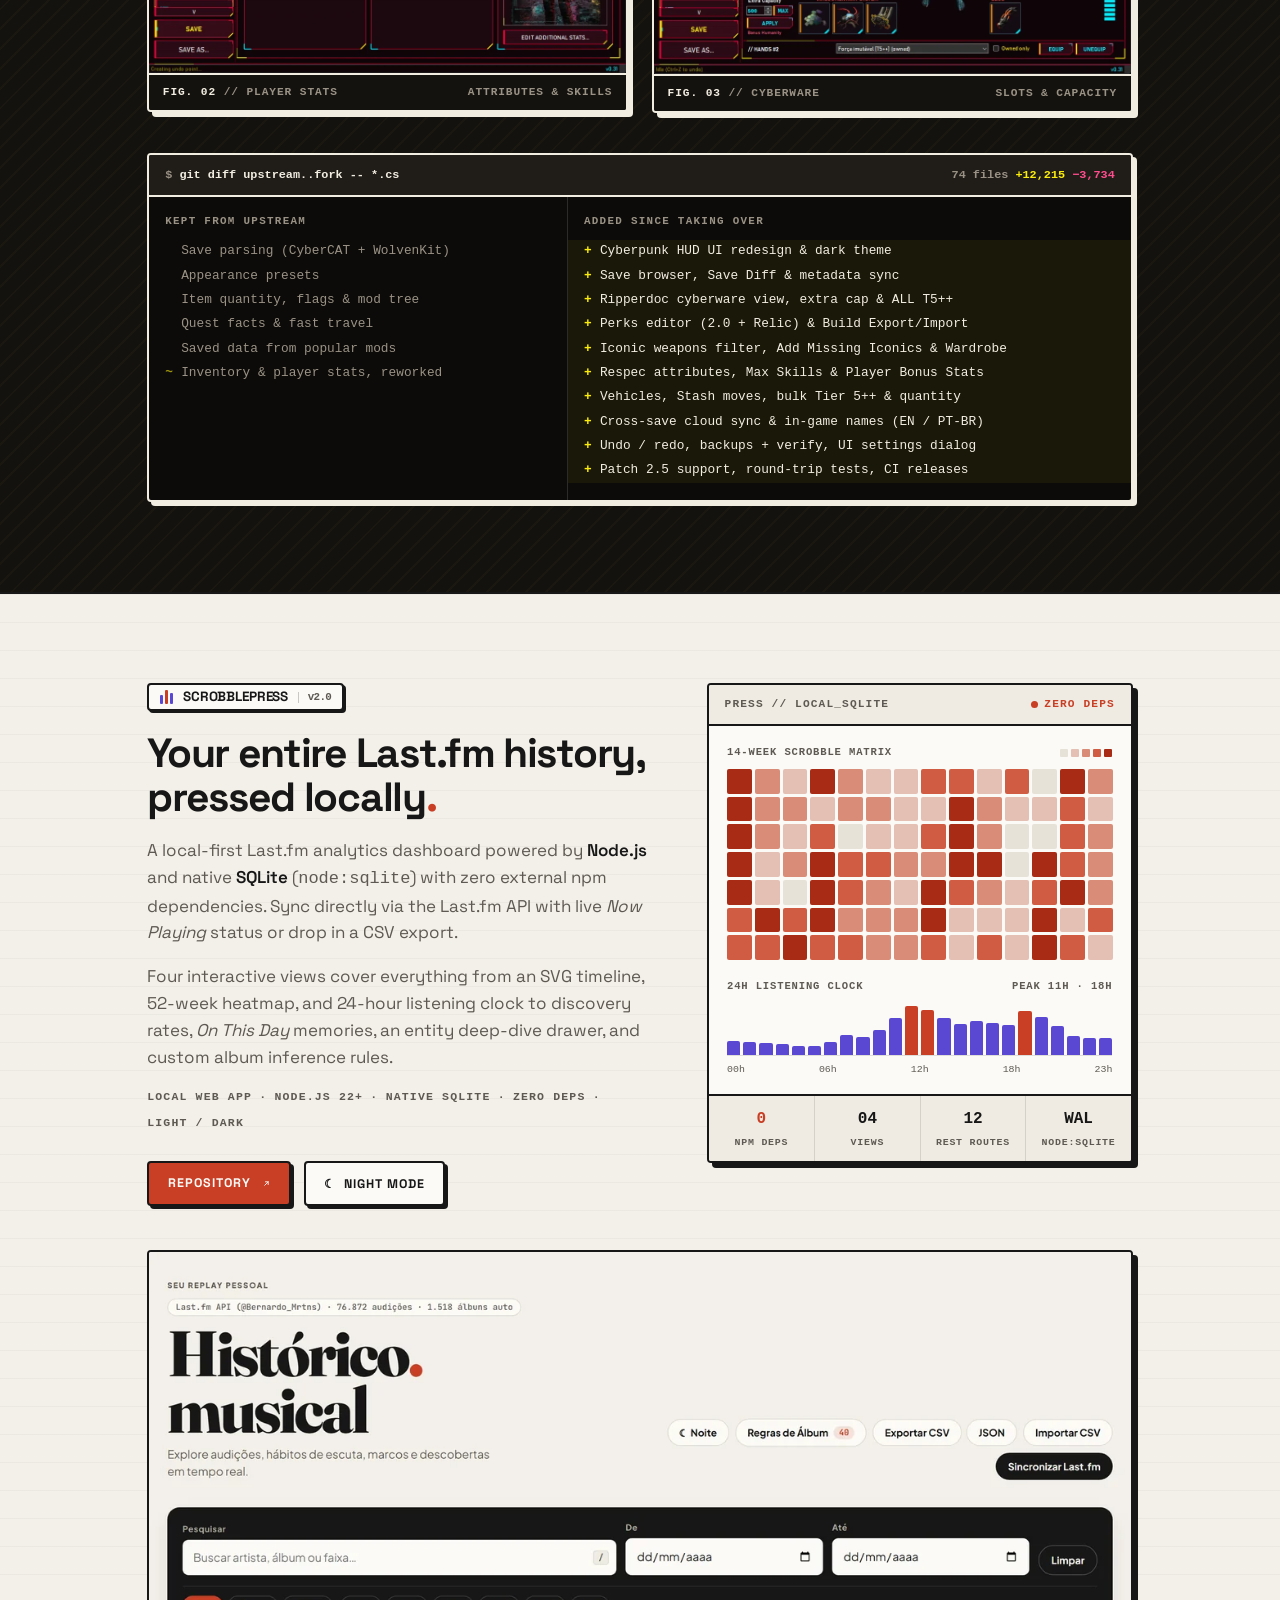
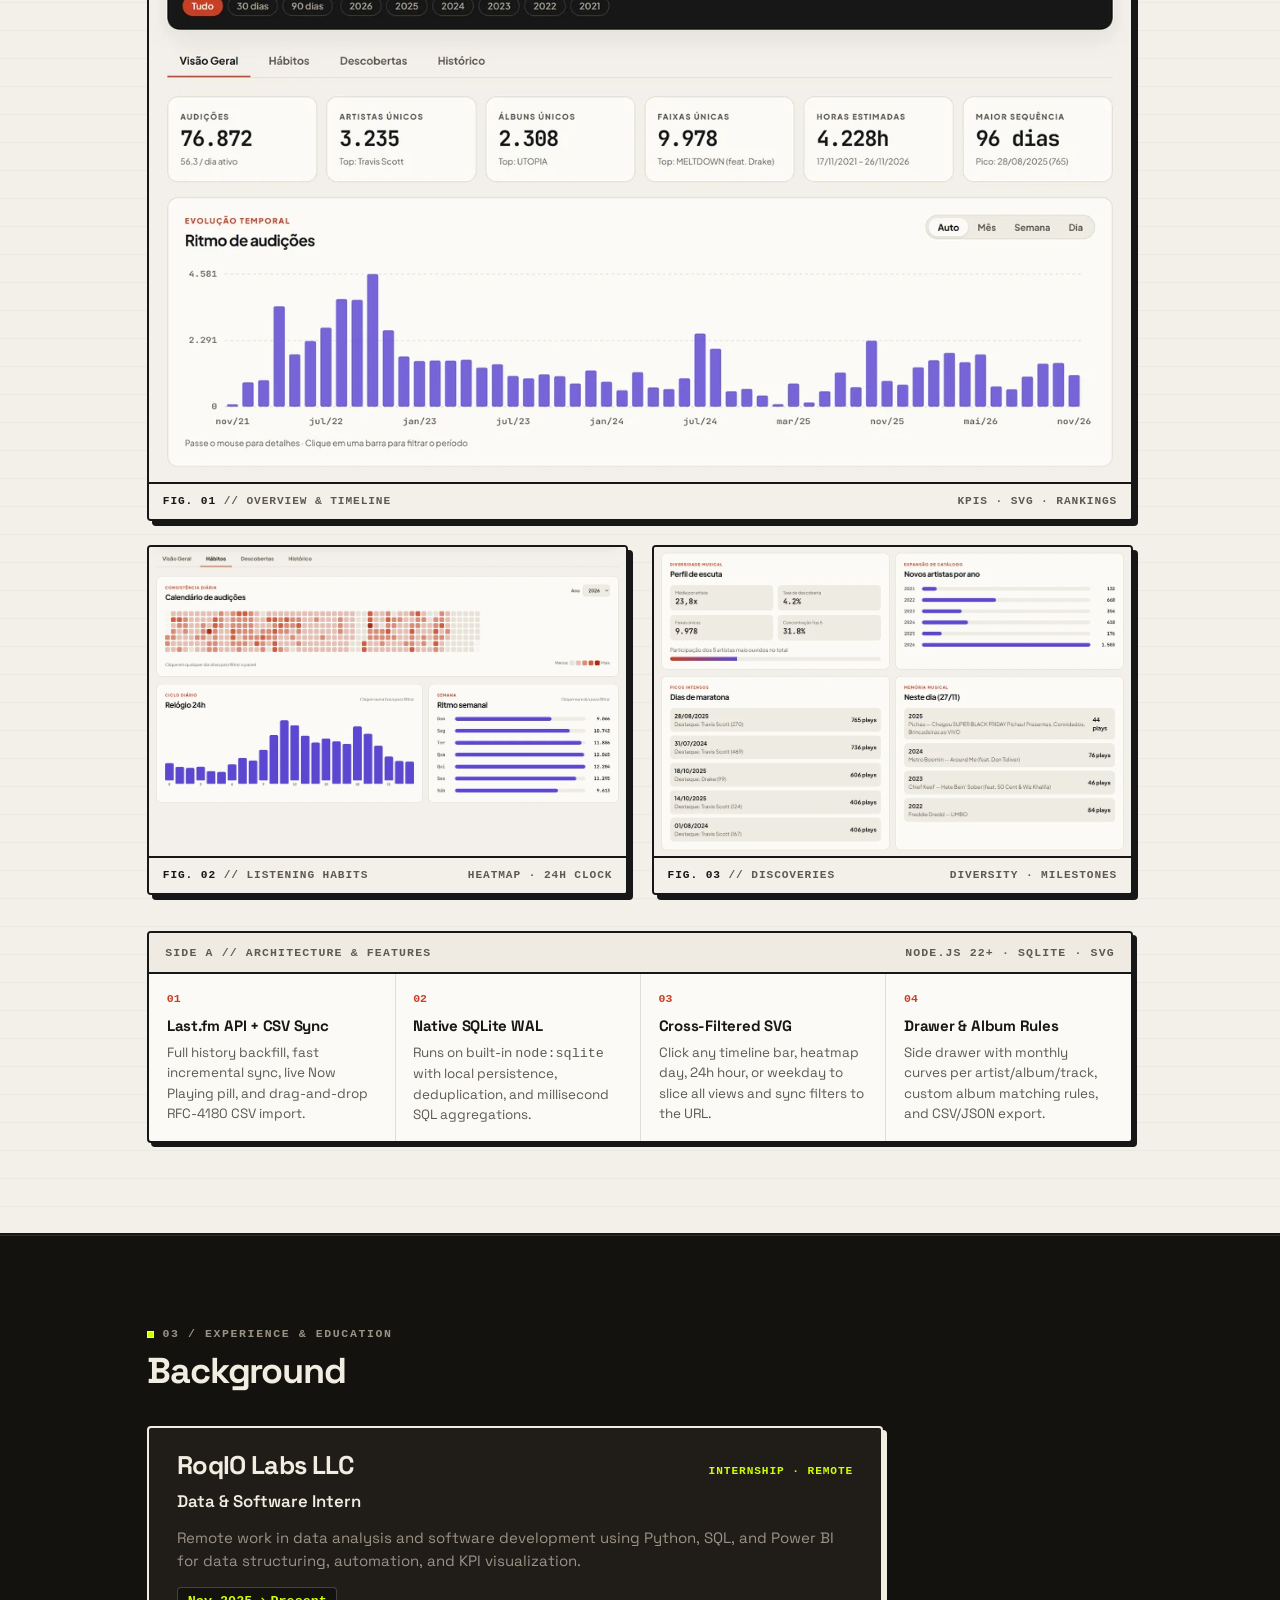
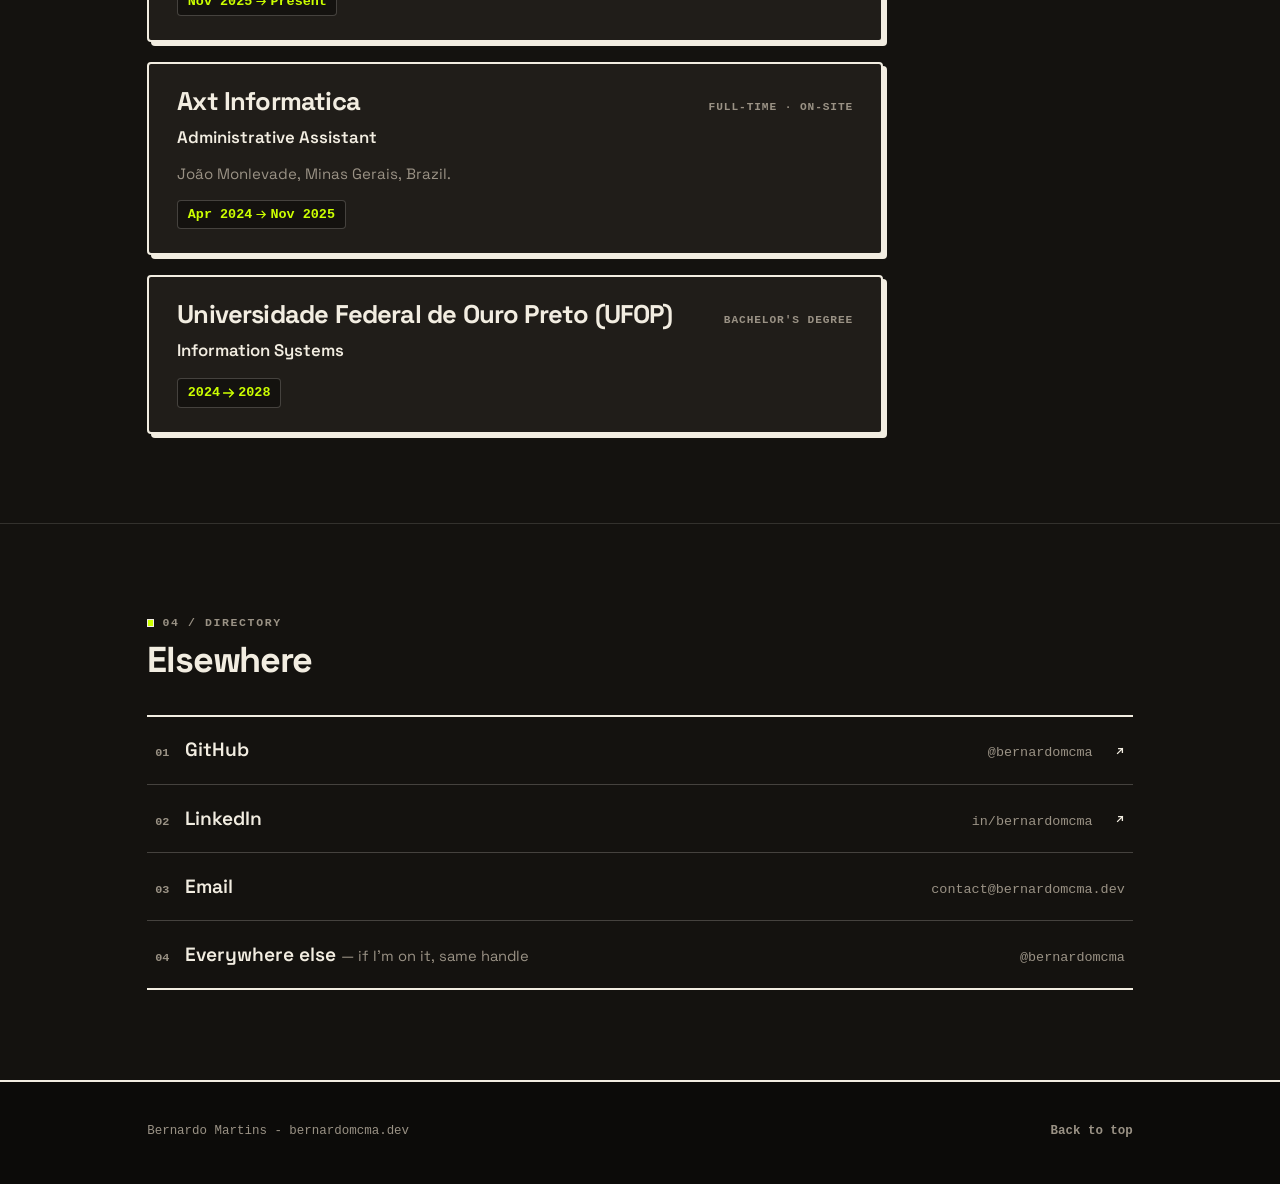
==== commit f5d08356: "feat: add ScrobblePress project band with Day/Night preview and screenshots" ====
--- a/index.html
+++ b/index.html
@@ -38,7 +38,7 @@
 <link rel="manifest" href="/site.webmanifest">
 
 <link rel="preload" href="/assets/fonts/space-grotesk-latin.woff2" as="font" type="font/woff2" crossorigin>
-<link rel="stylesheet" href="/assets/css/main.css?v=6">
+<link rel="stylesheet" href="/assets/css/main.css?v=7">
 
 <script>document.documentElement.classList.add('js');</script>
 
@@ -160,7 +160,7 @@
           </div>
           <div class="spec-row">
             <dt>Shipped</dt>
-            <dd>Lock In · Financial PBI</dd>
+            <dd>Lock In · ScrobblePress · Financial PBI</dd>
           </div>
           <div class="spec-row">
             <dt>Co-maintaining</dt>
@@ -185,7 +185,7 @@
           <p>I'm a Data &amp; Software Intern at <strong>RoqIO Labs LLC</strong> (remote) and a Bachelor of Information Systems student at <strong>UFOP</strong>, expected to graduate in 2028.</p>
           <p>Day to day I work with <strong>Python</strong>, <strong>SQL</strong> and <strong>Power BI</strong>, turning raw data into structured pipelines, automations and KPIs. Outside of work I build tools to solve problems I actually have.</p>
           <p>I also spent time studying and living in <strong>Toronto, Canada</strong>, and speak both Portuguese and English fluently.</p>
-          <p>That's pretty much how I ended up with the projects below: one blocks the sites I kept going back to, one runs my finances, and one is a game save editor where I ended up joining the official team.</p>
+          <p>That's pretty much how I ended up with the projects below: one blocks the sites I kept going back to, one runs my finances, one turns my Last.fm history into a local analytics press, and one is a game save editor where I ended up joining the official team.</p>
         </div>
 
         <aside class="about__specs box" aria-label="Technical stack and background">
@@ -198,6 +198,8 @@
             <span class="tag">PostgreSQL</span>
             <span class="tag">JavaScript</span>
             <span class="tag">C# / .NET</span>
+            <span class="tag">Node.js</span>
+            <span class="tag">SQLite</span>
             <span class="tag">ETL Pipelines</span>
             <span class="tag">Chrome MV3</span>
             <span class="tag">Git</span>
@@ -438,6 +440,178 @@
                   <li class="ledger__line ledger__line--add" data-sign="+">Undo / redo, backups + verify, UI settings dialog</li>
                   <li class="ledger__line ledger__line--add" data-sign="+">Patch 2.5 support, round-trip tests, CI releases</li>
                 </ul>
+              </div>
+            </div>
+          </div>
+        </div>
+      </div>
+    </div>
+
+    <!-- ScrobblePress - runs on the project's own warm editorial newsprint
+         palette, with a live Day / Night toggle matching its UI. -->
+    <div class="band band--scrobble">
+      <div class="shell">
+        <div class="reveal">
+          <div class="scrobble__grid">
+            <div>
+              <h3 class="scrobble__head">
+                <span class="scrobble__bars" aria-hidden="true"><i></i><i></i><i></i></span>
+                <span class="scrobble__word">ScrobblePress</span>
+                <span class="scrobble__ver">v2.0</span>
+              </h3>
+
+              <p class="scrobble__title">Your entire Last.fm history, pressed locally<span class="scrobble__dot">.</span></p>
+
+              <div class="prose measure project__body">
+                <p>A local-first Last.fm analytics dashboard powered by <strong>Node.js</strong> and native <strong>SQLite</strong> (<code>node:sqlite</code>) with zero external npm dependencies. Sync directly via the Last.fm API with live <em>Now Playing</em> status or drop in a CSV export.</p>
+                <p>Four interactive views cover everything from an SVG timeline, 52-week heatmap, and 24-hour listening clock to discovery rates, <em>On This Day</em> memories, an entity deep-dive drawer, and custom album inference rules.</p>
+              </div>
+
+              <p class="project__meta">Local web app <span aria-hidden="true">·</span> Node.js 22+ <span aria-hidden="true">·</span> Native SQLite <span aria-hidden="true">·</span> Zero deps <span aria-hidden="true">·</span> Light / Dark</p>
+
+              <p class="project__actions">
+                <a class="btn btn--primary" href="https://github.com/bernardomcma/scrobblepress" target="_blank" rel="noopener noreferrer">
+                  Repository<span class="visually-hidden"> on GitHub (opens in a new tab)</span><span class="arrow" aria-hidden="true"></span>
+                </a>
+                <button type="button" class="btn scrobble__theme-btn" data-scrobble-toggle aria-pressed="false" data-label-night="Night mode" data-label-day="Day mode">
+                  <span data-scrobble-toggle-icon aria-hidden="true">&#9790;</span> <span data-scrobble-toggle-label>Night mode</span>
+                </button>
+              </p>
+            </div>
+
+            <aside class="scrobble__console" aria-label="ScrobblePress telemetry preview">
+              <div class="scrobble__console-bar">
+                <span>Press // Local_SQLite</span>
+                <span class="scrobble__live">Zero Deps</span>
+              </div>
+
+              <div class="scrobble__console-body">
+                <div>
+                  <div class="scrobble__viz-head">
+                    <span>14-Week Scrobble Matrix</span>
+                    <span class="scrobble__hm-legend" aria-hidden="true">
+                      <i class="hm-0"></i><i class="hm-1"></i><i class="hm-2"></i><i class="hm-3"></i><i class="hm-4"></i>
+                    </span>
+                  </div>
+                  <div class="scrobble__hm" role="img" aria-label="14-week daily listening heatmap sampled from ScrobblePress.">
+                    <i class="hm-4"></i><i class="hm-4"></i><i class="hm-4"></i><i class="hm-4"></i><i class="hm-4"></i><i class="hm-3"></i><i class="hm-3"></i>
+                    <i class="hm-2"></i><i class="hm-2"></i><i class="hm-2"></i><i class="hm-1"></i><i class="hm-1"></i><i class="hm-4"></i><i class="hm-3"></i>
+                    <i class="hm-1"></i><i class="hm-2"></i><i class="hm-1"></i><i class="hm-2"></i><i class="hm-0"></i><i class="hm-3"></i><i class="hm-4"></i>
+                    <i class="hm-4"></i><i class="hm-1"></i><i class="hm-3"></i><i class="hm-4"></i><i class="hm-4"></i><i class="hm-4"></i><i class="hm-3"></i>
+                    <i class="hm-2"></i><i class="hm-2"></i><i class="hm-0"></i><i class="hm-3"></i><i class="hm-3"></i><i class="hm-2"></i><i class="hm-3"></i>
+                    <i class="hm-1"></i><i class="hm-2"></i><i class="hm-1"></i><i class="hm-3"></i><i class="hm-2"></i><i class="hm-2"></i><i class="hm-2"></i>
+                    <i class="hm-1"></i><i class="hm-1"></i><i class="hm-1"></i><i class="hm-2"></i><i class="hm-1"></i><i class="hm-2"></i><i class="hm-2"></i>
+                    <i class="hm-3"></i><i class="hm-1"></i><i class="hm-3"></i><i class="hm-2"></i><i class="hm-4"></i><i class="hm-4"></i><i class="hm-3"></i>
+                    <i class="hm-3"></i><i class="hm-4"></i><i class="hm-4"></i><i class="hm-4"></i><i class="hm-3"></i><i class="hm-1"></i><i class="hm-1"></i>
+                    <i class="hm-1"></i><i class="hm-2"></i><i class="hm-2"></i><i class="hm-4"></i><i class="hm-2"></i><i class="hm-1"></i><i class="hm-3"></i>
+                    <i class="hm-3"></i><i class="hm-1"></i><i class="hm-0"></i><i class="hm-0"></i><i class="hm-1"></i><i class="hm-1"></i><i class="hm-1"></i>
+                    <i class="hm-0"></i><i class="hm-1"></i><i class="hm-0"></i><i class="hm-4"></i><i class="hm-3"></i><i class="hm-4"></i><i class="hm-4"></i>
+                    <i class="hm-4"></i><i class="hm-3"></i><i class="hm-3"></i><i class="hm-3"></i><i class="hm-4"></i><i class="hm-1"></i><i class="hm-3"></i>
+                    <i class="hm-2"></i><i class="hm-1"></i><i class="hm-2"></i><i class="hm-2"></i><i class="hm-2"></i><i class="hm-3"></i><i class="hm-1"></i>
+                  </div>
+                </div>
+
+                <div>
+                  <div class="scrobble__viz-head">
+                    <span>24h Listening Clock</span>
+                    <span>Peak 11h · 18h</span>
+                  </div>
+                  <div class="scrobble__clock" role="img" aria-label="24-hour scrobble distribution peaking at 11h, 12h, and 18h.">
+                    <i style="--h: 29%"></i><i style="--h: 27%"></i><i style="--h: 25%"></i><i style="--h: 23%"></i>
+                    <i style="--h: 20%"></i><i style="--h: 19%"></i><i style="--h: 27%"></i><i style="--h: 41%"></i>
+                    <i style="--h: 37%"></i><i style="--h: 51%"></i><i style="--h: 77%"></i><i class="is-peak" style="--h: 100%"></i>
+                    <i class="is-peak" style="--h: 92%"></i><i style="--h: 76%"></i><i style="--h: 65%"></i><i style="--h: 70%"></i>
+                    <i style="--h: 67%"></i><i style="--h: 63%"></i><i class="is-peak" style="--h: 90%"></i><i style="--h: 79%"></i>
+                    <i style="--h: 60%"></i><i style="--h: 40%"></i><i style="--h: 36%"></i><i style="--h: 35%"></i>
+                  </div>
+                  <div class="scrobble__clock-axis" aria-hidden="true">
+                    <span>00h</span><span>06h</span><span>12h</span><span>18h</span><span>23h</span>
+                  </div>
+                </div>
+              </div>
+
+              <div class="scrobble__specs">
+                <div class="scrobble__spec">
+                  <span class="scrobble__spec-val">0</span>
+                  <span class="scrobble__spec-lbl">npm deps</span>
+                </div>
+                <div class="scrobble__spec">
+                  <span class="scrobble__spec-val">04</span>
+                  <span class="scrobble__spec-lbl">Views</span>
+                </div>
+                <div class="scrobble__spec">
+                  <span class="scrobble__spec-val">12</span>
+                  <span class="scrobble__spec-lbl">REST routes</span>
+                </div>
+                <div class="scrobble__spec">
+                  <span class="scrobble__spec-val">WAL</span>
+                  <span class="scrobble__spec-lbl">node:sqlite</span>
+                </div>
+              </div>
+            </aside>
+          </div>
+
+          <div class="shots">
+            <figure class="shot shot--wide">
+              <img src="/assets/img/scrobblepress/overview-light.webp"
+                   data-src-light="/assets/img/scrobblepress/overview-light.webp"
+                   data-src-dark="/assets/img/scrobblepress/overview-dark.webp"
+                   width="1200" height="1015" loading="lazy" decoding="async"
+                   alt="ScrobblePress overview showing the editorial masthead, global command filter bar, six KPI cards, and interactive SVG timeline.">
+              <figcaption class="shot__cap">
+                <span><strong>Fig. 01</strong> // Overview &amp; Timeline</span>
+                <span>KPIs · SVG · Rankings</span>
+              </figcaption>
+            </figure>
+            <figure class="shot">
+              <img src="/assets/img/scrobblepress/habits-light.webp"
+                   data-src-light="/assets/img/scrobblepress/habits-light.webp"
+                   data-src-dark="/assets/img/scrobblepress/habits-dark.webp"
+                   width="1080" height="699" loading="lazy" decoding="async"
+                   alt="ScrobblePress Habits view with the 52-week listening calendar heatmap, 24-hour clock, and weekly rhythm bars.">
+              <figcaption class="shot__cap">
+                <span><strong>Fig. 02</strong> // Listening Habits</span>
+                <span>Heatmap · 24h Clock</span>
+              </figcaption>
+            </figure>
+            <figure class="shot">
+              <img src="/assets/img/scrobblepress/insights-light.webp"
+                   data-src-light="/assets/img/scrobblepress/insights-light.webp"
+                   data-src-dark="/assets/img/scrobblepress/insights-dark.webp"
+                   width="1080" height="699" loading="lazy" decoding="async"
+                   alt="ScrobblePress Discoveries view displaying musical diversity metrics, new artists by year, marathon days, and On This Day memories.">
+              <figcaption class="shot__cap">
+                <span><strong>Fig. 03</strong> // Discoveries</span>
+                <span>Diversity · Milestones</span>
+              </figcaption>
+            </figure>
+          </div>
+
+          <div class="scrobble__notes">
+            <p class="scrobble__notes-head">
+              <span>Side A // Architecture &amp; Features</span>
+              <span>Node.js 22+ · SQLite · SVG</span>
+            </p>
+            <div class="scrobble__notes-grid">
+              <div class="scrobble__note">
+                <span class="scrobble__note-num">01</span>
+                <p class="scrobble__note-title">Last.fm API + CSV Sync</p>
+                <p class="scrobble__note-desc">Full history backfill, fast incremental sync, live Now Playing pill, and drag-and-drop RFC-4180 CSV import.</p>
+              </div>
+              <div class="scrobble__note">
+                <span class="scrobble__note-num">02</span>
+                <p class="scrobble__note-title">Native SQLite WAL</p>
+                <p class="scrobble__note-desc">Runs on built-in <code>node:sqlite</code> with local persistence, deduplication, and millisecond SQL aggregations.</p>
+              </div>
+              <div class="scrobble__note">
+                <span class="scrobble__note-num">03</span>
+                <p class="scrobble__note-title">Cross-Filtered SVG</p>
+                <p class="scrobble__note-desc">Click any timeline bar, heatmap day, 24h hour, or weekday to slice all views and sync filters to the URL.</p>
+              </div>
+              <div class="scrobble__note">
+                <span class="scrobble__note-num">04</span>
+                <p class="scrobble__note-title">Drawer &amp; Album Rules</p>
+                <p class="scrobble__note-desc">Side drawer with monthly curves per artist/album/track, custom album matching rules, and CSV/JSON export.</p>
               </div>
             </div>
           </div>
--- a/assets/css/main.css
+++ b/assets/css/main.css
@@ -1229,6 +1229,408 @@
 
 .ledger__line--add::before { color: var(--lime); }
 .ledger__line--mod::before { color: var(--lime); opacity: 0.6; }
+
+/* -- ScrobblePress: editorial print sheet & listening console ------------ */
+
+.band--scrobble {
+  --paper:        #f3f0e9;
+  --paper-raised: #fbfaf6;
+  --paper-sunken: #efebe2;
+  --ink:          #171717;
+  --ink-soft:     #5e5a53;
+  --ink-faint:    rgba(23, 23, 23, 0.12);
+  --ink-rule:     rgba(23, 23, 23, 0.22);
+  --lime:         #c83f25;
+  --on-lime:      #fbfaf6;
+  --sp-violet:    #5a47d2;
+  --sp-hm-0:      #e7e2d8;
+  --sp-hm-1:      #e4bfb4;
+  --sp-hm-2:      #d98c78;
+  --sp-hm-3:      #d05d43;
+  --sp-hm-4:      #a82b15;
+
+  background-color: var(--paper);
+  color: var(--ink);
+  border-top: var(--border-w) solid var(--ink);
+  border-bottom: var(--border-w) solid var(--ink);
+  background-image: linear-gradient(to bottom, rgba(23, 23, 23, 0.032) 1px, transparent 1px);
+  background-size: 100% 28px;
+}
+
+.band--scrobble.is-night {
+  --paper:        #121110;
+  --paper-raised: #1b1917;
+  --paper-sunken: #24211e;
+  --ink:          #f2ede4;
+  --ink-soft:     #a49e94;
+  --ink-faint:    rgba(242, 237, 228, 0.12);
+  --ink-rule:     rgba(242, 237, 228, 0.22);
+  --lime:         #e85d3f;
+  --on-lime:      #121110;
+  --sp-violet:    #8a79f5;
+  --sp-hm-0:      #262320;
+  --sp-hm-1:      #4b2a22;
+  --sp-hm-2:      #7a3829;
+  --sp-hm-3:      #b34931;
+  --sp-hm-4:      #e85d3f;
+
+  background-image: linear-gradient(to bottom, rgba(242, 237, 228, 0.03) 1px, transparent 1px);
+}
+
+.band--scrobble .btn {
+  background-color: var(--paper-raised);
+  color: var(--ink);
+}
+
+.band--scrobble .btn:hover {
+  background-color: var(--ink);
+  color: var(--paper);
+}
+
+.band--scrobble .btn--primary {
+  background-color: var(--lime);
+  border-color: var(--ink);
+  color: var(--on-lime);
+}
+
+.band--scrobble .btn--primary:hover {
+  background-color: var(--ink);
+  border-color: var(--ink);
+  color: var(--paper-raised);
+}
+
+html:not(.js) .scrobble__theme-btn { display: none; }
+.scrobble__theme-btn { cursor: pointer; }
+
+.scrobble__grid {
+  display: grid;
+  gap: 2.25rem;
+  align-items: start;
+}
+
+@media (min-width: 860px) {
+  .scrobble__grid {
+    grid-template-columns: 1.2fr 1fr;
+    gap: 3rem;
+  }
+}
+
+.scrobble__head {
+  display: inline-flex;
+  align-items: center;
+  gap: 0.6rem;
+  margin-bottom: 1.25rem;
+  padding: 0.3rem 0.7rem;
+  border: var(--border-w) solid var(--ink);
+  border-radius: var(--radius);
+  background-color: var(--paper-raised);
+  box-shadow: 2px 2px 0 var(--ink);
+}
+
+.scrobble__bars {
+  display: inline-flex;
+  align-items: flex-end;
+  gap: 2px;
+  height: 14px;
+}
+
+.scrobble__bars i {
+  display: block;
+  width: 3px;
+  border-radius: 1px;
+  background-color: var(--sp-violet);
+}
+
+.scrobble__bars i:nth-child(1) { height: 9px; }
+.scrobble__bars i:nth-child(2) { height: 14px; background-color: var(--lime); }
+.scrobble__bars i:nth-child(3) { height: 11px; }
+
+.scrobble__word {
+  font-size: 0.84rem;
+  font-weight: 700;
+  letter-spacing: -0.01em;
+  text-transform: uppercase;
+}
+
+.scrobble__ver {
+  padding-left: 0.55rem;
+  border-left: 1px solid var(--ink-rule);
+  font-family: var(--font-num);
+  font-size: 0.68rem;
+  font-weight: 600;
+  font-variant-numeric: tabular-nums;
+  color: var(--ink-soft);
+}
+
+.scrobble__title {
+  max-width: 24ch;
+  font-size: clamp(1.65rem, 1.25rem + 1.9vw, 2.55rem);
+  font-weight: 700;
+  letter-spacing: -0.032em;
+  line-height: 1.08;
+}
+
+.scrobble__dot { color: var(--lime); }
+
+/* Press Telemetry Console */
+.scrobble__console {
+  border: var(--border-w) solid var(--ink);
+  border-radius: var(--radius);
+  background-color: var(--paper-raised);
+  box-shadow: 5px 5px 0 var(--ink);
+  overflow: hidden;
+}
+
+.scrobble__console-bar {
+  display: flex;
+  align-items: center;
+  justify-content: space-between;
+  gap: 0.75rem;
+  padding: 0.65rem 1rem;
+  border-bottom: var(--border-w) solid var(--ink);
+  background-color: var(--paper-sunken);
+  font-family: var(--font-num);
+  font-size: 0.7rem;
+  font-weight: 700;
+  letter-spacing: 0.1em;
+  text-transform: uppercase;
+  color: var(--ink-soft);
+}
+
+.scrobble__live {
+  display: inline-flex;
+  align-items: center;
+  gap: 0.4rem;
+  color: var(--lime);
+}
+
+.scrobble__live::before {
+  content: '';
+  width: 7px;
+  height: 7px;
+  border-radius: 50%;
+  background-color: var(--lime);
+  animation: spPulse 2s ease-in-out infinite;
+}
+
+@keyframes spPulse {
+  0%, 100% { transform: scale(1); opacity: 1; }
+  50% { transform: scale(1.35); opacity: 0.45; }
+}
+
+.scrobble__console-body {
+  display: grid;
+  gap: 1.1rem;
+  padding: 1.15rem 1.15rem 1rem;
+}
+
+.scrobble__viz-head {
+  display: flex;
+  align-items: center;
+  justify-content: space-between;
+  gap: 0.5rem;
+  margin-bottom: 0.5rem;
+  font-family: var(--font-num);
+  font-size: 0.66rem;
+  font-weight: 600;
+  letter-spacing: 0.08em;
+  text-transform: uppercase;
+  font-variant-numeric: tabular-nums;
+  color: var(--ink-soft);
+}
+
+.scrobble__hm-legend {
+  display: inline-flex;
+  align-items: center;
+  gap: 3px;
+}
+
+.scrobble__hm-legend i {
+  display: inline-block;
+  width: 8px;
+  height: 8px;
+  border-radius: 1px;
+}
+
+.scrobble__hm {
+  display: grid;
+  grid-template-rows: repeat(7, 1fr);
+  grid-auto-flow: column;
+  gap: 3px;
+  width: 100%;
+}
+
+.scrobble__hm i {
+  display: block;
+  aspect-ratio: 1;
+  border-radius: 2px;
+  background-color: var(--sp-hm-0);
+}
+
+.scrobble__hm .hm-0, .scrobble__hm-legend .hm-0 { background-color: var(--sp-hm-0); }
+.scrobble__hm .hm-1, .scrobble__hm-legend .hm-1 { background-color: var(--sp-hm-1); }
+.scrobble__hm .hm-2, .scrobble__hm-legend .hm-2 { background-color: var(--sp-hm-2); }
+.scrobble__hm .hm-3, .scrobble__hm-legend .hm-3 { background-color: var(--sp-hm-3); }
+.scrobble__hm .hm-4, .scrobble__hm-legend .hm-4 { background-color: var(--sp-hm-4); }
+
+.scrobble__clock {
+  display: grid;
+  grid-template-columns: repeat(24, 1fr);
+  gap: 3px;
+  align-items: end;
+  height: 54px;
+  padding-top: 4px;
+  border-bottom: 1px solid var(--ink-faint);
+}
+
+.scrobble__clock i {
+  display: block;
+  width: 100%;
+  height: var(--h, 20%);
+  border-radius: 2px 2px 0 0;
+  background-color: var(--sp-violet);
+}
+
+.scrobble__clock i.is-peak {
+  background-color: var(--lime);
+}
+
+.scrobble__clock-axis {
+  display: flex;
+  justify-content: space-between;
+  margin-top: 0.35rem;
+  font-family: var(--font-num);
+  font-size: 0.62rem;
+  font-variant-numeric: tabular-nums;
+  color: var(--ink-soft);
+}
+
+.scrobble__specs {
+  display: grid;
+  grid-template-columns: repeat(4, 1fr);
+  border-top: var(--border-w) solid var(--ink);
+  background-color: var(--paper-sunken);
+}
+
+.scrobble__spec {
+  padding: 0.7rem 0.65rem;
+  text-align: center;
+}
+
+.scrobble__spec + .scrobble__spec {
+  border-left: 1px solid var(--ink-faint);
+}
+
+@media (max-width: 480px) {
+  .scrobble__specs {
+    grid-template-columns: repeat(2, 1fr);
+  }
+  .scrobble__spec + .scrobble__spec { border-left: 0; }
+  .scrobble__spec:nth-child(even) { border-left: 1px solid var(--ink-faint); }
+  .scrobble__spec:nth-child(n+3) { border-top: 1px solid var(--ink-faint); }
+}
+
+.scrobble__spec-val {
+  display: block;
+  font-family: var(--font-num);
+  font-size: 1rem;
+  font-weight: 700;
+  font-variant-numeric: tabular-nums;
+  color: var(--ink);
+}
+
+.scrobble__spec:first-child .scrobble__spec-val {
+  color: var(--lime);
+}
+
+.scrobble__spec-lbl {
+  display: block;
+  margin-top: 0.15rem;
+  font-family: var(--font-num);
+  font-size: 0.62rem;
+  font-weight: 600;
+  letter-spacing: 0.08em;
+  text-transform: uppercase;
+  color: var(--ink-soft);
+}
+
+/* Liner-Notes Feature Strip */
+.scrobble__notes {
+  margin-top: 2.25rem;
+  border: var(--border-w) solid var(--ink);
+  border-radius: var(--radius);
+  background-color: var(--paper-raised);
+  box-shadow: 4px 4px 0 var(--ink);
+  overflow: hidden;
+}
+
+.scrobble__notes-head {
+  display: flex;
+  flex-wrap: wrap;
+  align-items: center;
+  justify-content: space-between;
+  gap: 0.5rem 1rem;
+  padding: 0.65rem 1rem;
+  border-bottom: var(--border-w) solid var(--ink);
+  background-color: var(--paper-sunken);
+  font-family: var(--font-num);
+  font-size: 0.72rem;
+  font-weight: 700;
+  letter-spacing: 0.1em;
+  text-transform: uppercase;
+  color: var(--ink-soft);
+}
+
+.scrobble__notes-grid {
+  display: grid;
+}
+
+.scrobble__note {
+  display: grid;
+  align-content: start;
+  gap: 0.35rem;
+  padding: 1rem 1.1rem;
+}
+
+.scrobble__note + .scrobble__note {
+  border-top: 1px solid var(--ink-faint);
+}
+
+@media (min-width: 600px) and (max-width: 959px) {
+  .scrobble__notes-grid { grid-template-columns: repeat(2, 1fr); }
+  .scrobble__note:nth-child(2) { border-top: 0; }
+  .scrobble__note:nth-child(even) { border-left: 1px solid var(--ink-faint); }
+}
+
+@media (min-width: 960px) {
+  .scrobble__notes-grid { grid-template-columns: repeat(4, 1fr); }
+  .scrobble__note + .scrobble__note {
+    border-top: 0;
+    border-left: 1px solid var(--ink-faint);
+  }
+}
+
+.scrobble__note-num {
+  font-family: var(--font-num);
+  font-size: 0.72rem;
+  font-weight: 700;
+  font-variant-numeric: tabular-nums;
+  color: var(--lime);
+}
+
+.scrobble__note-title {
+  font-size: 0.94rem;
+  font-weight: 700;
+  letter-spacing: -0.015em;
+  color: var(--ink);
+}
+
+.scrobble__note-desc {
+  font-size: 0.84rem;
+  line-height: 1.5;
+  color: var(--ink-soft);
+  text-wrap: pretty;
+}
 
 /* -- Experience & Education ---------------------------------------------- */
 
